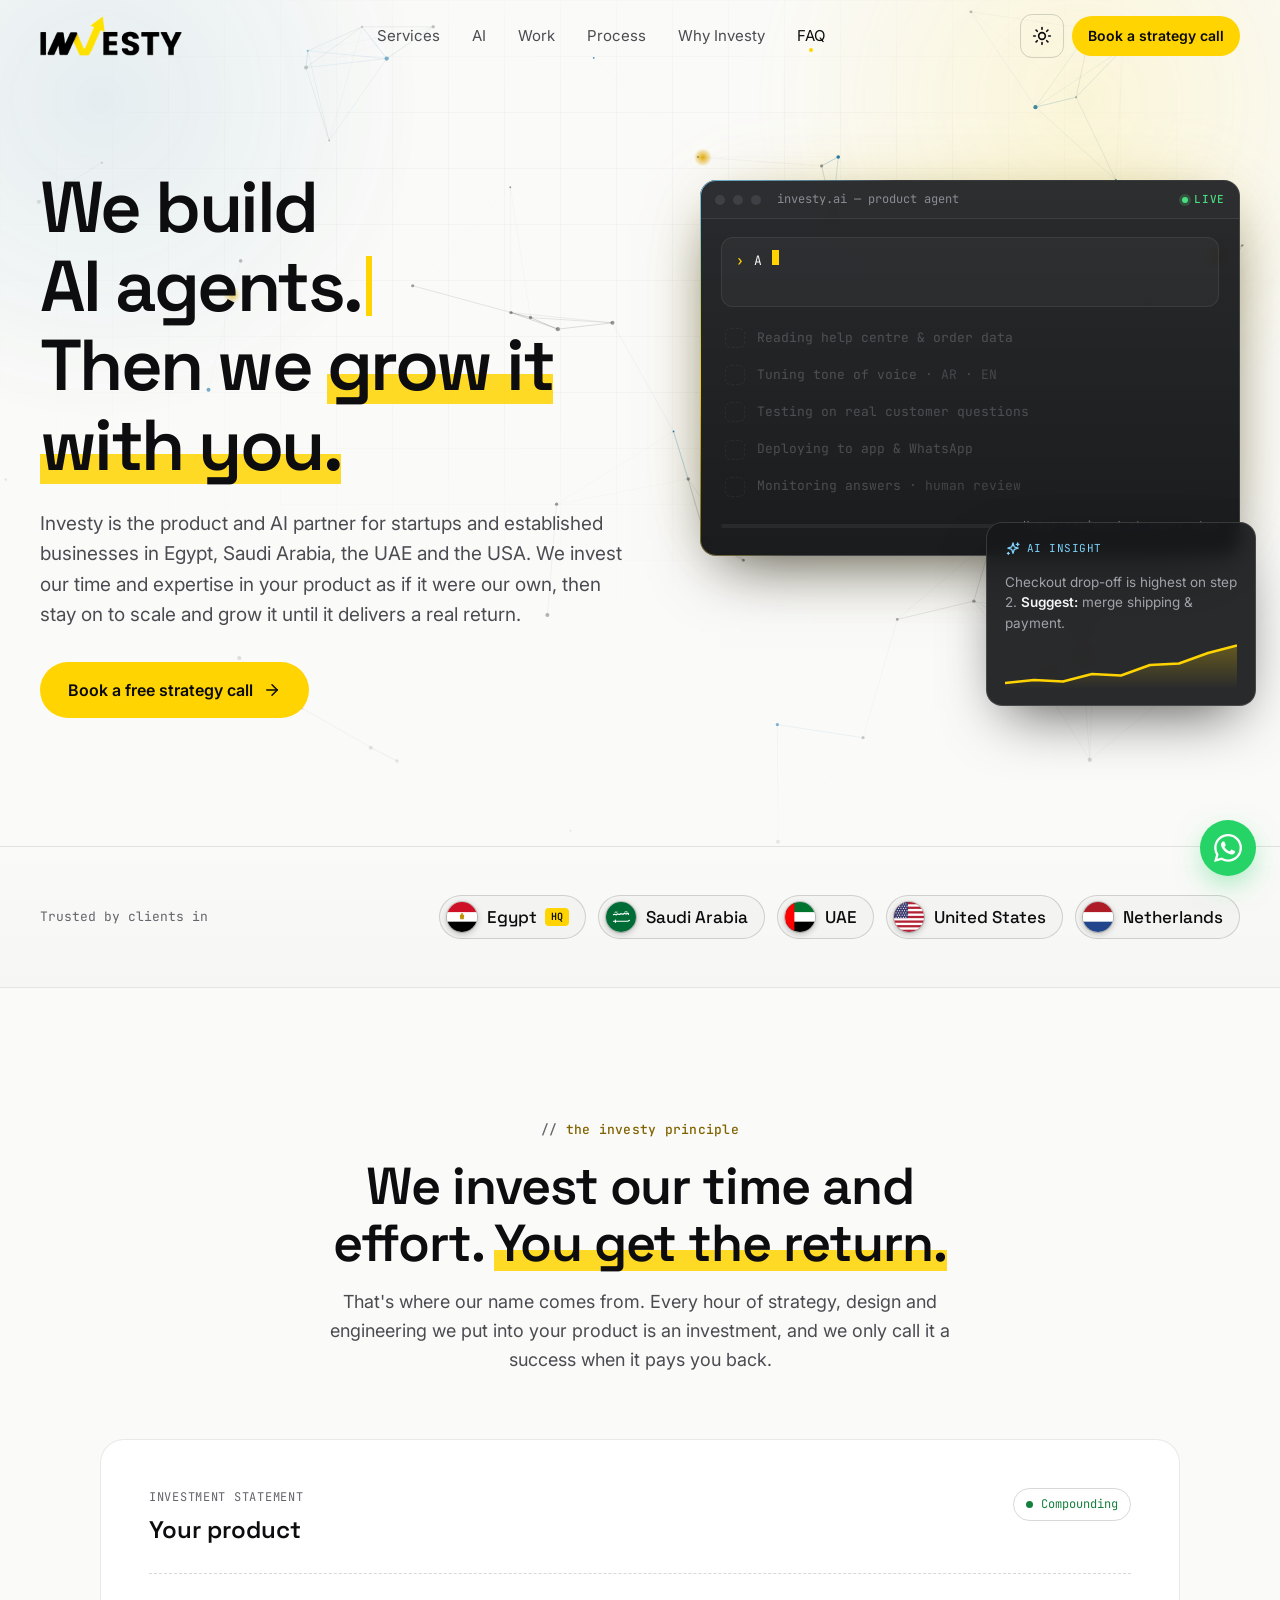
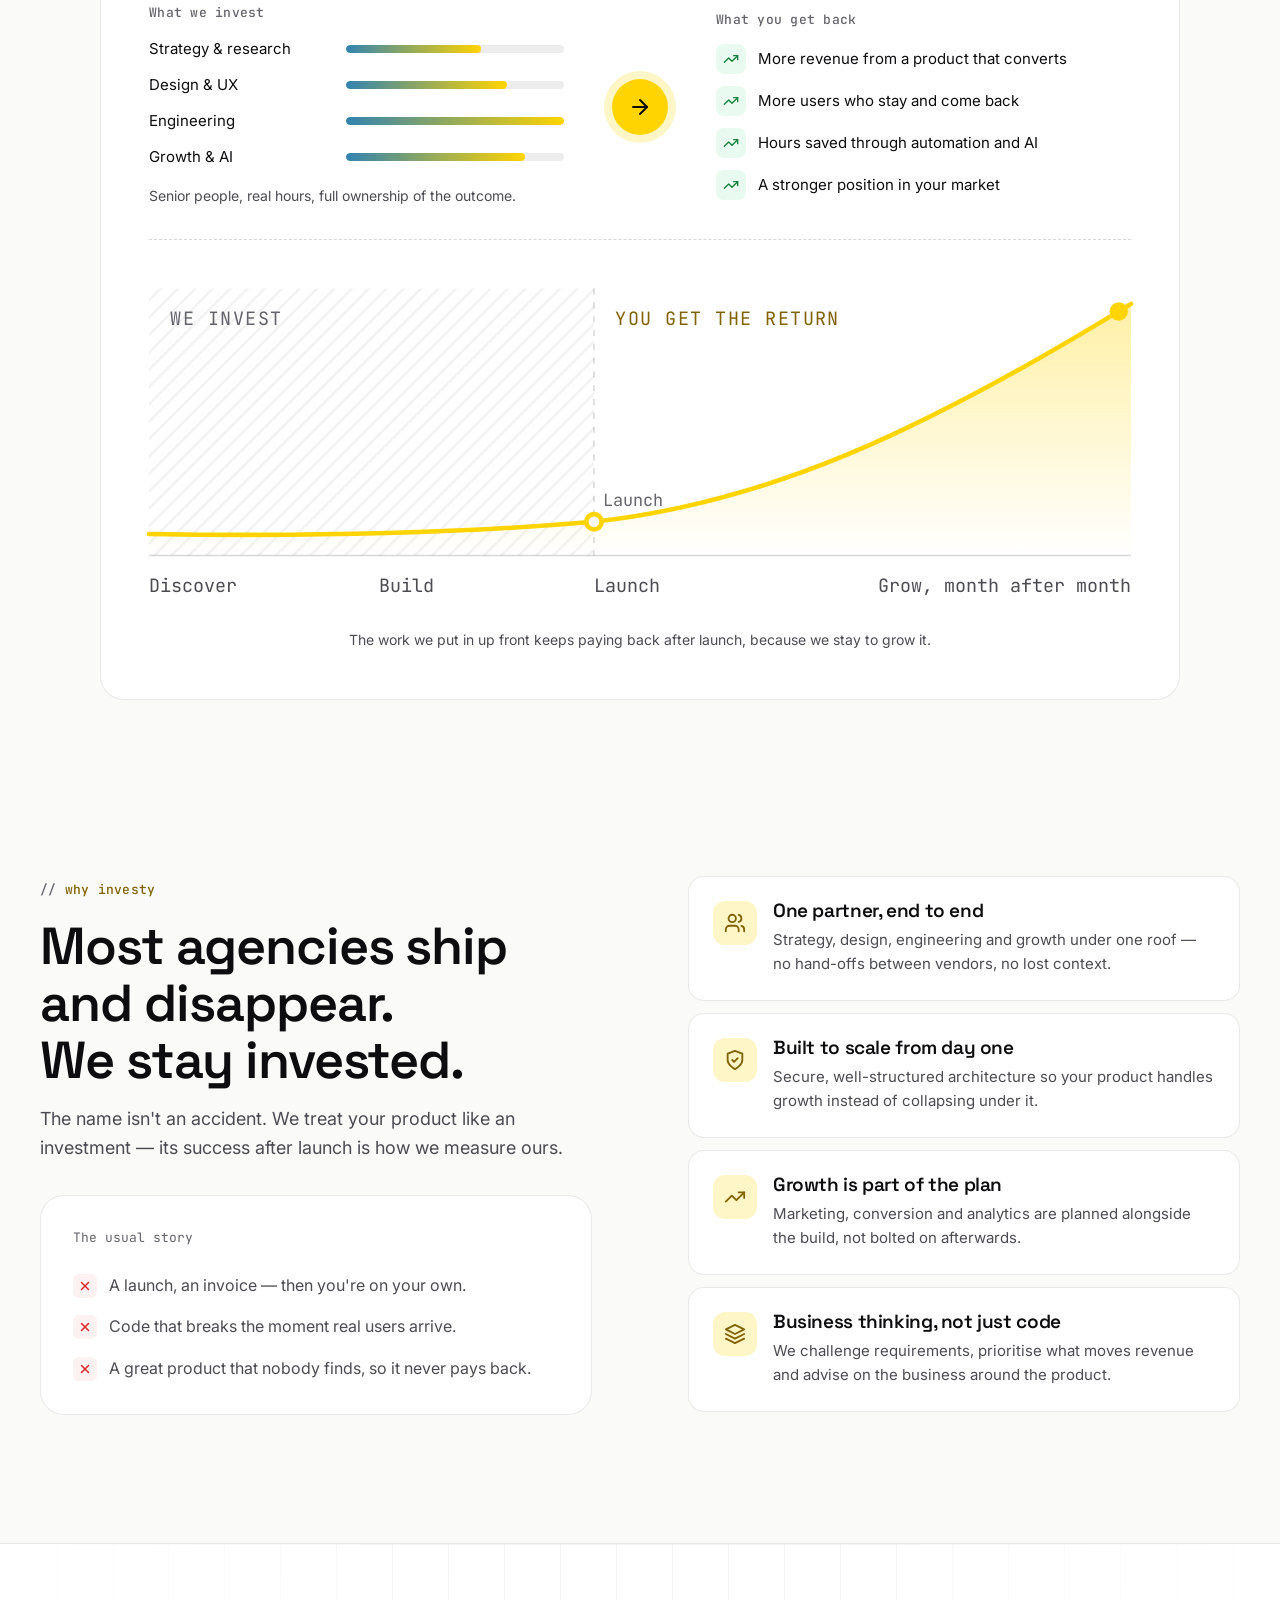
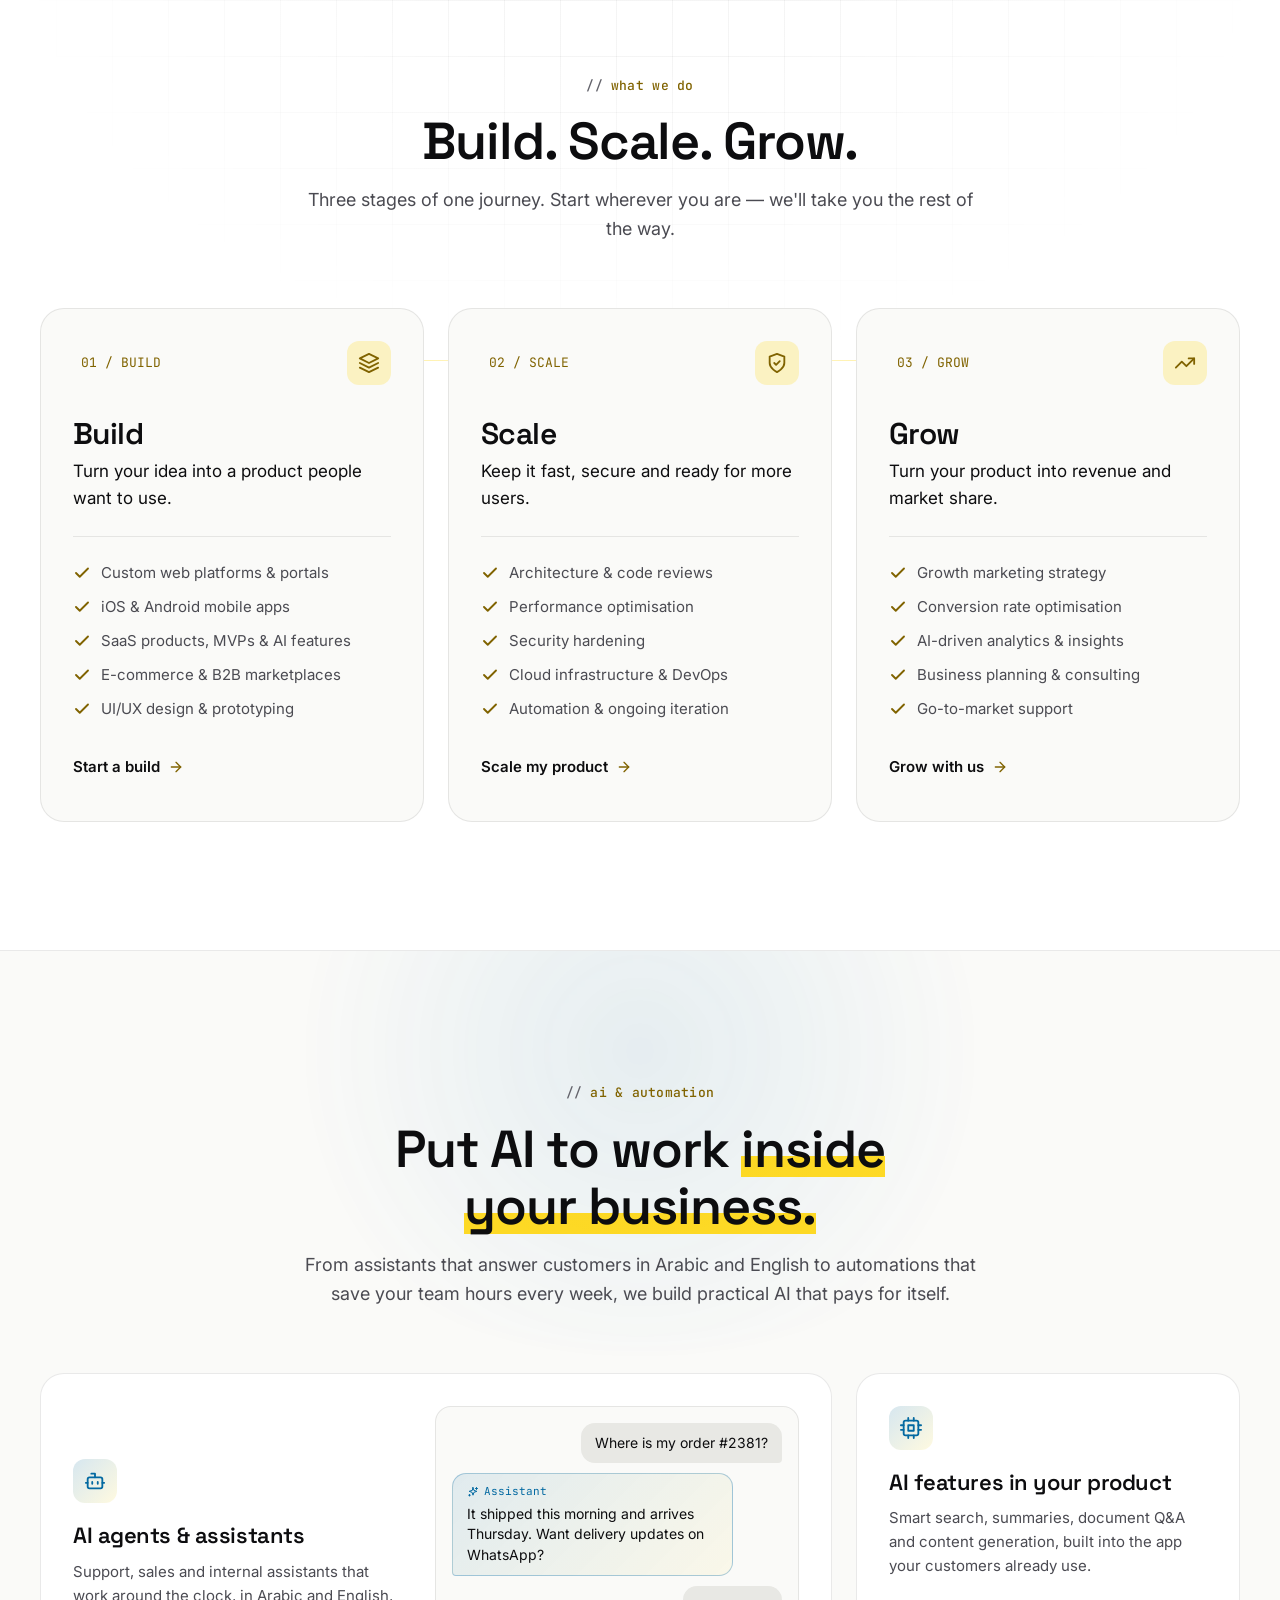
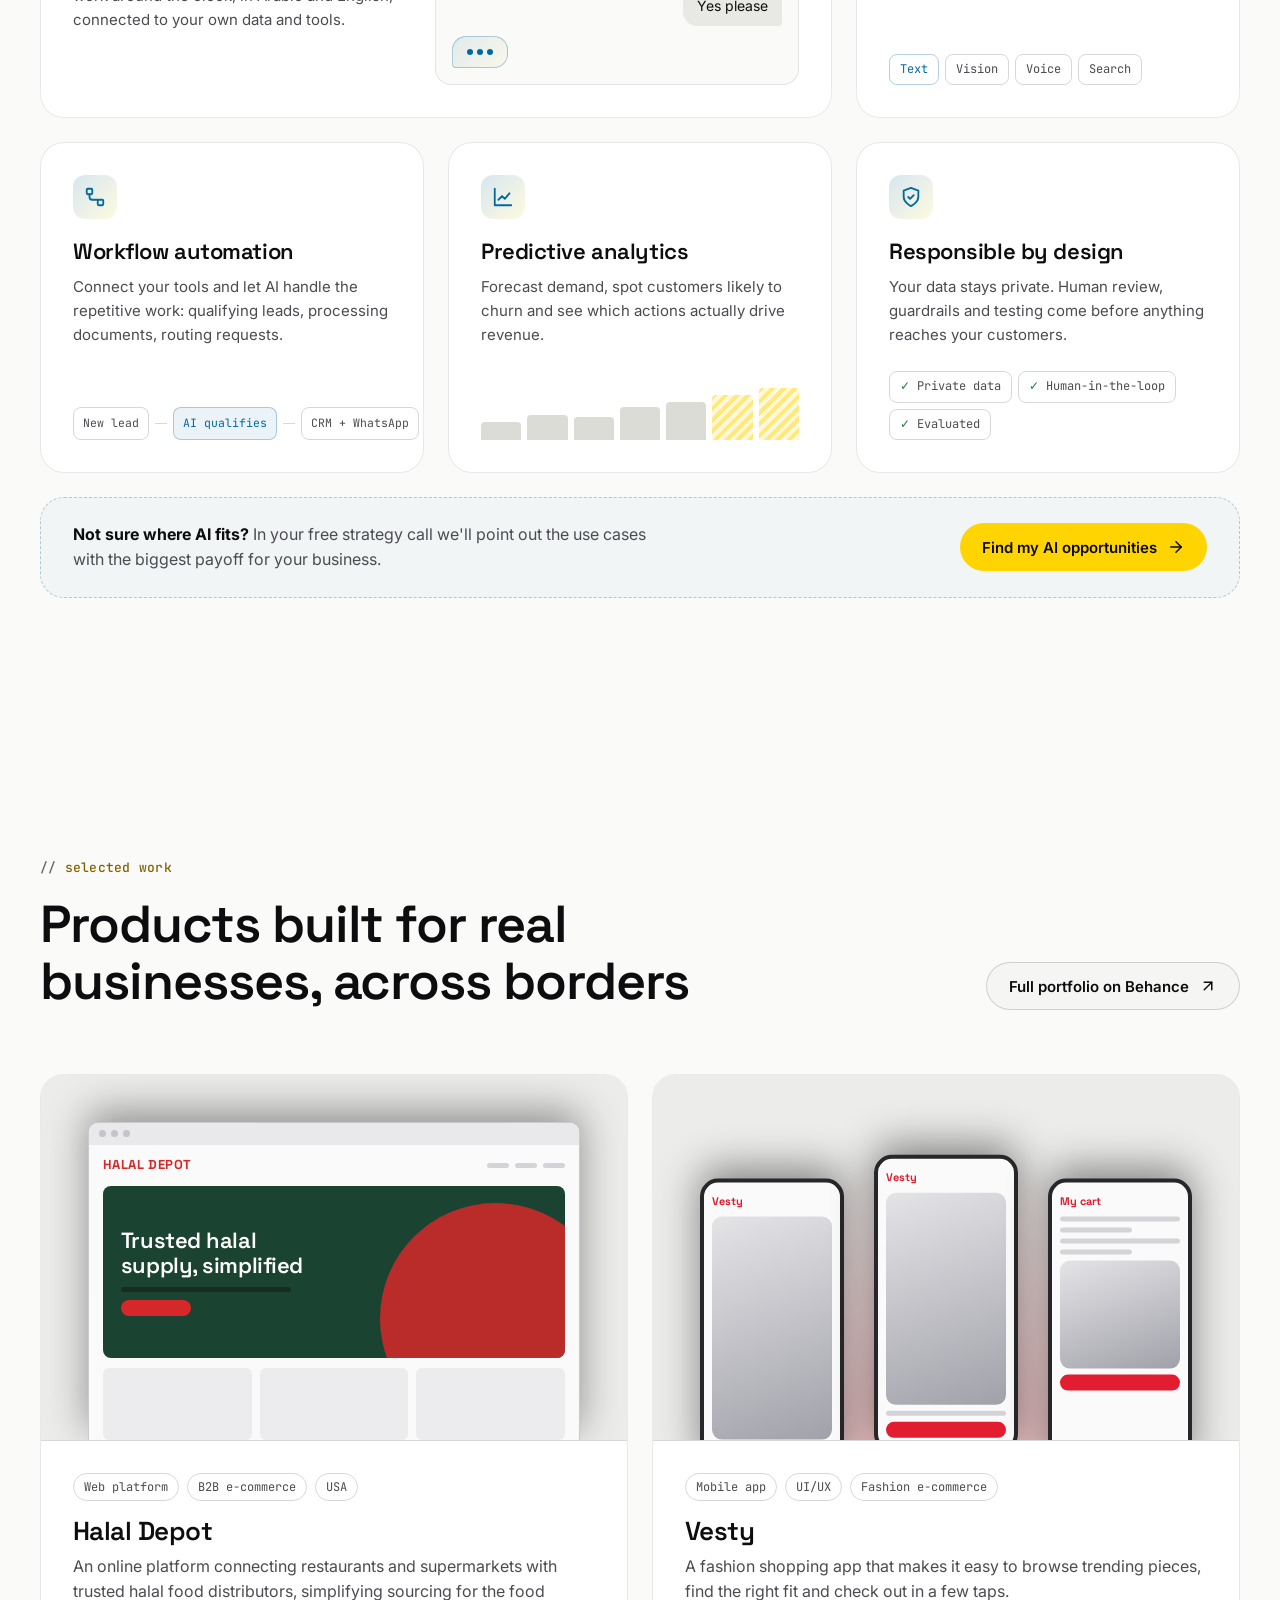
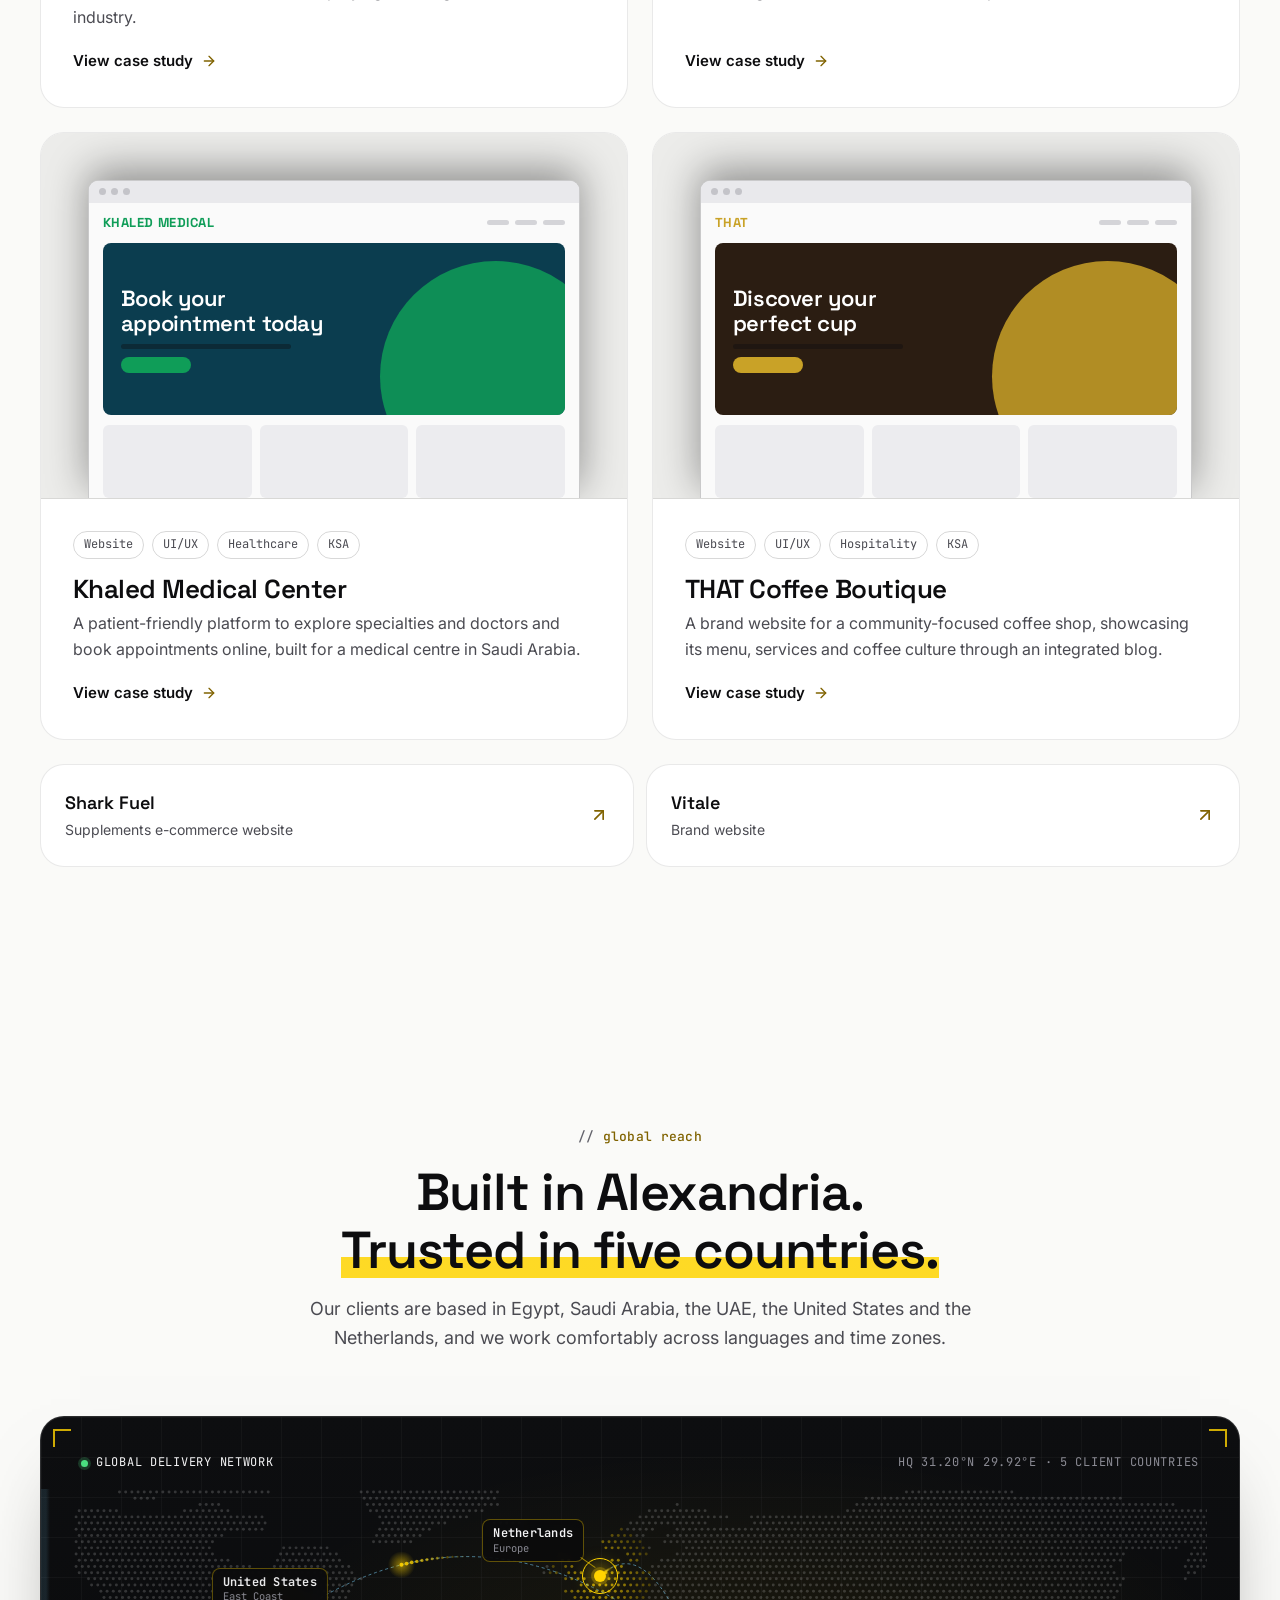
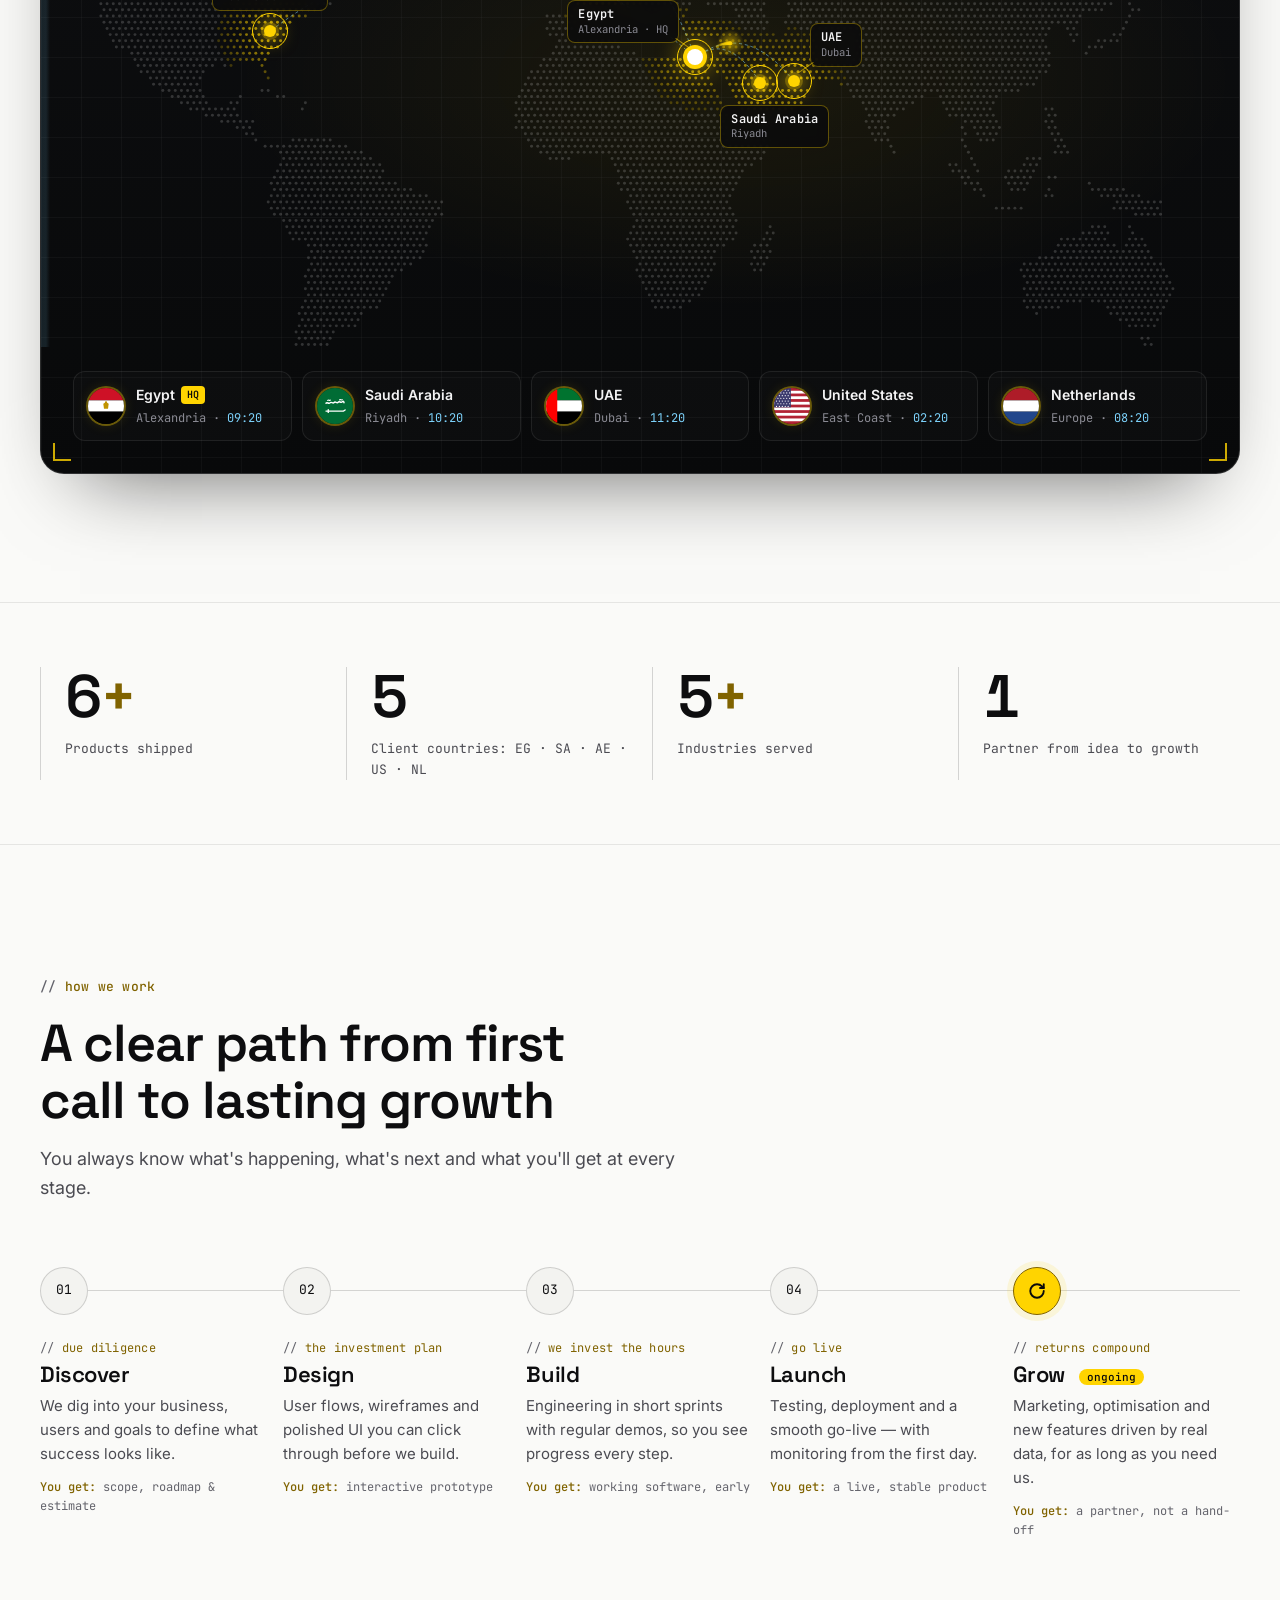
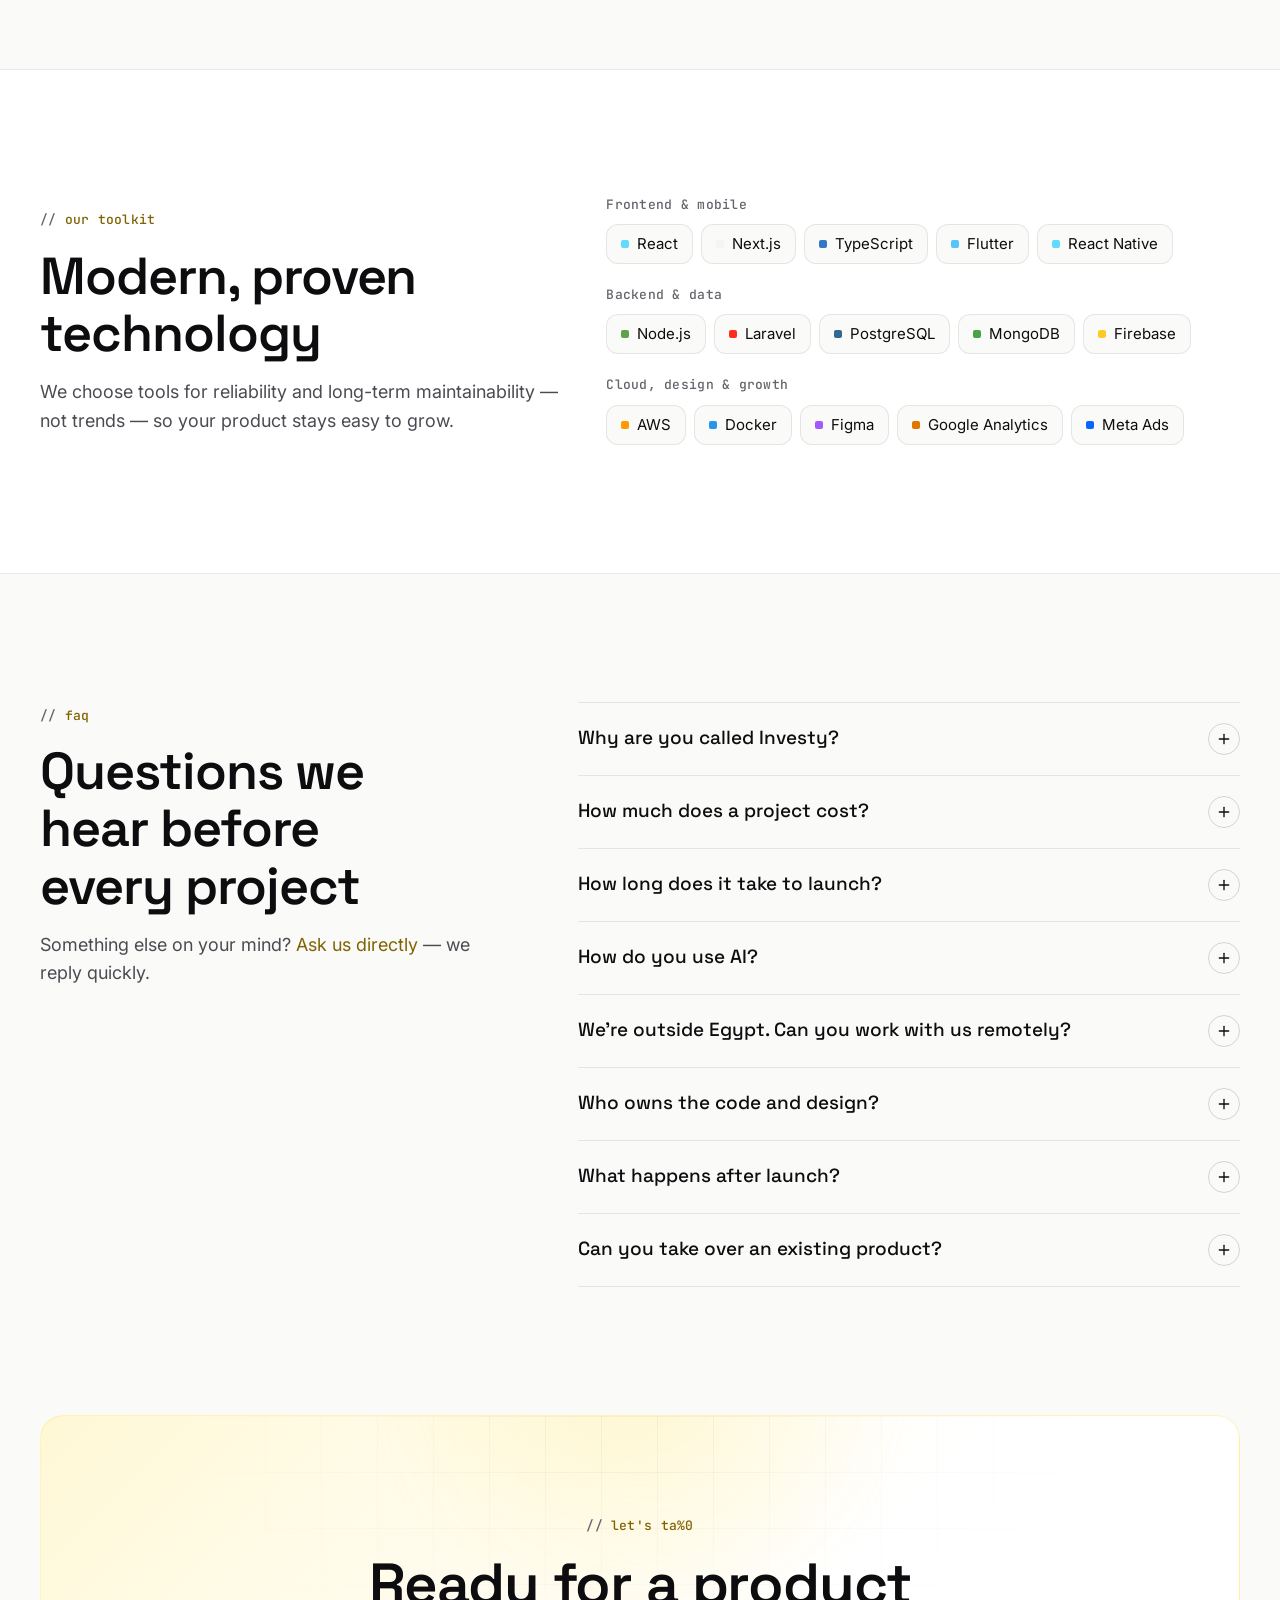
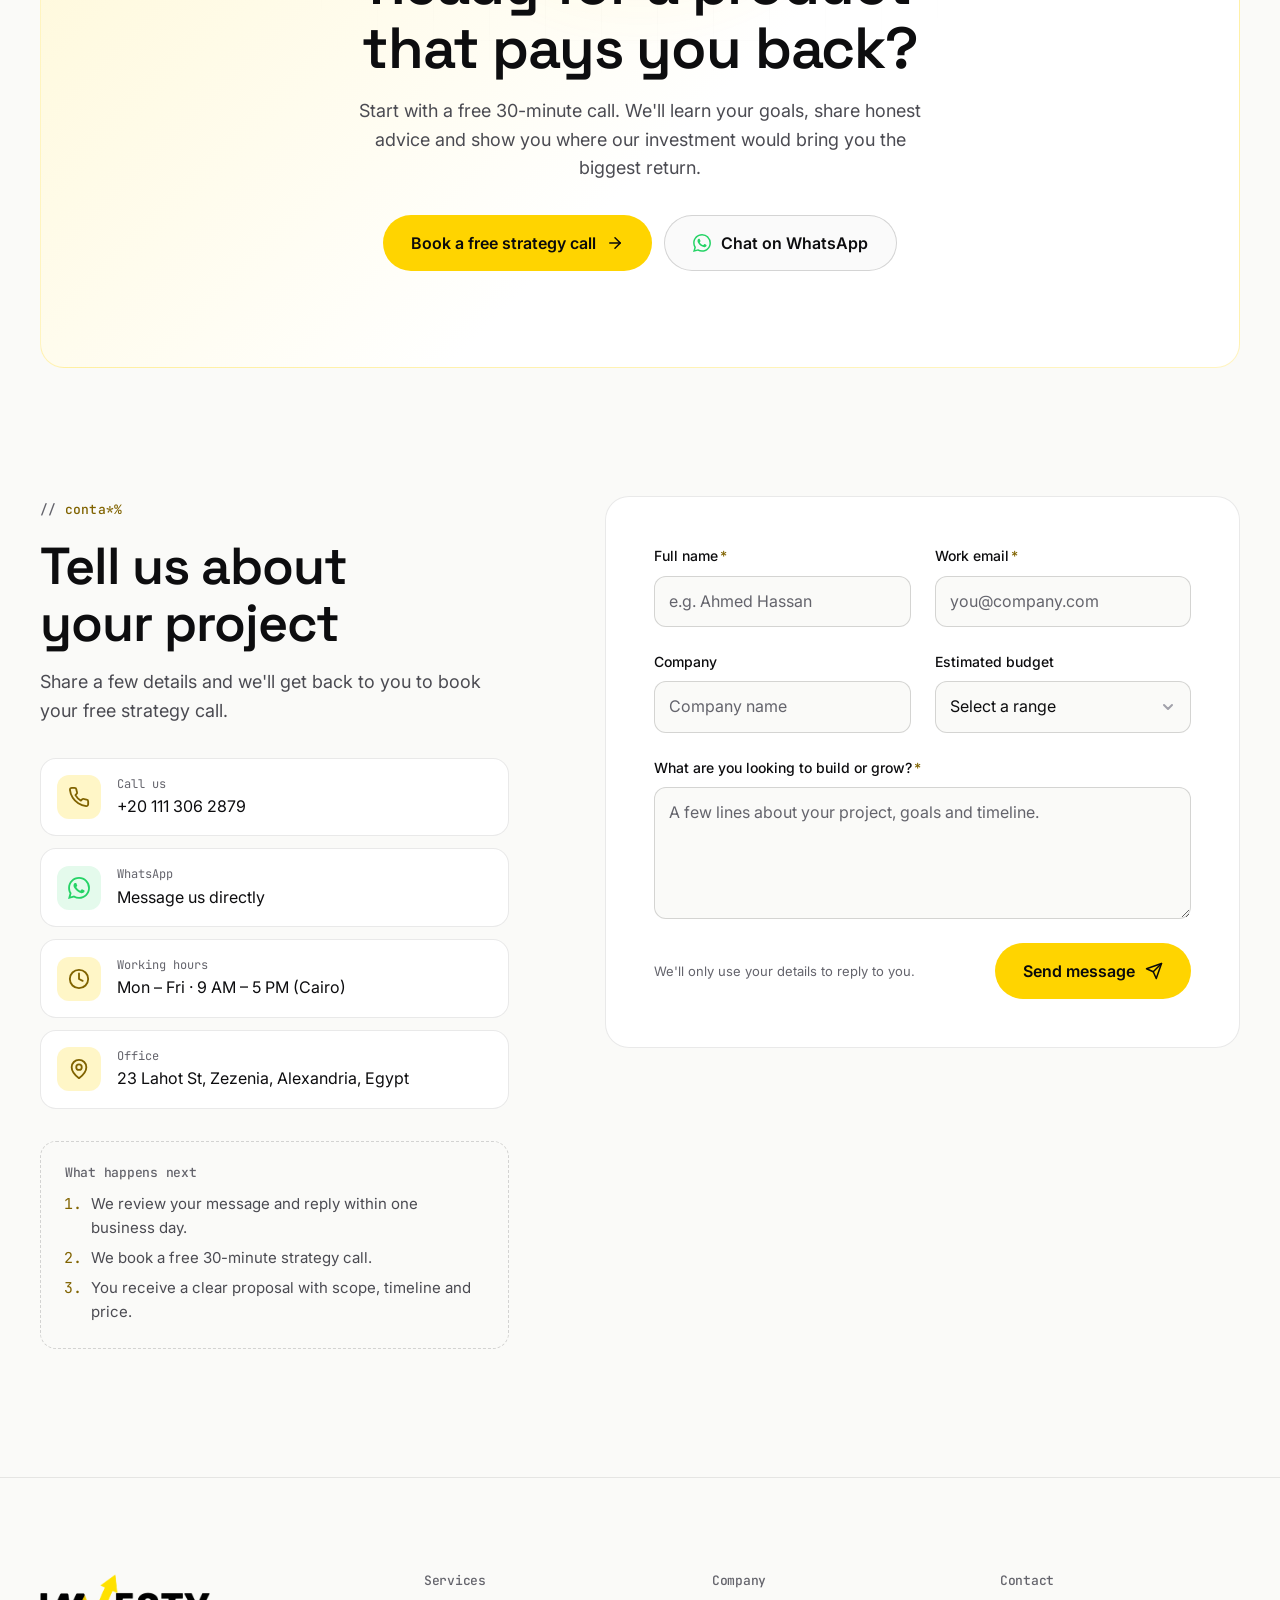
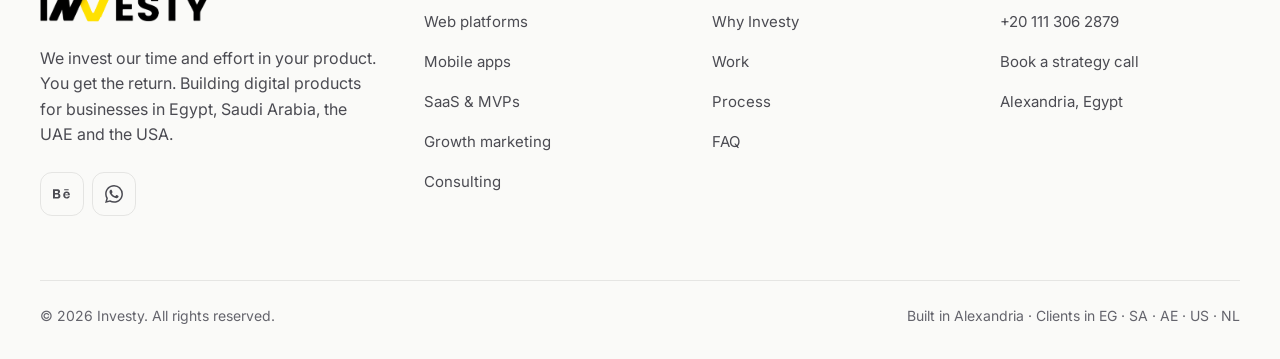
==== index.html @ 4612e383 "Initial commit: Investy marketing website Co-Authored-By: Claude Opus 5.5 <noreply@anthropic.com>" ====
<!doctype html>
<html lang="en" dir="ltr">
<head>
  <meta charset="utf-8">
  <meta name="viewport" content="width=device-width, initial-scale=1">
  <title>Investy — Software, Scale &amp; Growth Partner | Egypt · KSA · UAE · USA</title>
  <meta name="description" content="Investy builds custom web platforms, mobile apps and SaaS for startups and established businesses in Egypt, Saudi Arabia, the UAE and the USA — then helps them scale and grow.">
  <link rel="canonical" href="https://investysolutions.com/">
  <meta name="theme-color" content="#0a0a0b" media="(prefers-color-scheme: dark)">
  <meta name="theme-color" content="#fafaf8" media="(prefers-color-scheme: light)">

  <!-- Open Graph / social -->
  <meta property="og:type" content="website">
  <meta property="og:site_name" content="Investy">
  <meta property="og:title" content="Investy — We build your software. Then we grow it with you.">
  <meta property="og:description" content="Custom web platforms, mobile apps and SaaS — built, scaled and grown by one partner.">
  <meta property="og:url" content="https://investysolutions.com/">
  <meta property="og:image" content="https://investysolutions.com/assets/img/og-image.png">
  <meta property="og:image:width" content="1200">
  <meta property="og:image:height" content="630">
  <meta name="twitter:card" content="summary_large_image">

  <link rel="icon" href="assets/img/favicon.png" type="image/png">
  <link rel="apple-touch-icon" href="assets/img/apple-touch-icon.png">

  <!-- Fonts -->
  <link rel="preconnect" href="https://fonts.googleapis.com">
  <link rel="preconnect" href="https://fonts.gstatic.com" crossorigin>
  <link href="https://fonts.googleapis.com/css2?family=Inter:wght@400;500;600&family=JetBrains+Mono:wght@400;500&family=Space+Grotesk:wght@500;600;700&display=swap" rel="stylesheet">

  <link rel="stylesheet" href="assets/css/styles.css">
  <script>
    document.documentElement.classList.add('js');
    // Apply a saved theme choice before paint (no flash). No choice = follow the system.
    try { var t = localStorage.getItem('investy-theme'); if (t === 'light' || t === 'dark') document.documentElement.setAttribute('data-theme', t); } catch (e) {}
  </script>

  <!-- Structured data -->
  <script type="application/ld+json">
  {
    "@context": "https://schema.org",
    "@type": "ProfessionalService",
    "name": "Investy",
    "alternateName": "Investy Solutions",
    "url": "https://investysolutions.com/",
    "logo": "https://investysolutions.com/assets/img/logo-dark-text.png",
    "image": "https://investysolutions.com/assets/img/og-image.png",
    "description": "Software product company building web platforms, mobile apps and SaaS, plus growth marketing and business consulting.",
    "telephone": "+201113062879",
    "address": {
      "@type": "PostalAddress",
      "streetAddress": "23 Lahot St, Zezenia",
      "addressLocality": "Alexandria",
      "addressCountry": "EG"
    },
    "areaServed": ["EG", "SA", "AE", "US", "NL"],
    "sameAs": ["https://www.behance.net/Investy"]
  }
  </script>
</head>
<body>
  <a class="skip-link" href="#main">Skip to content</a>

  <!-- Icon sprite (Lucide-style, 24px, stroke 2) -->
  <svg width="0" height="0" style="position:absolute" aria-hidden="true">
    <defs>
      <symbol id="i-arrow" viewBox="0 0 24 24" fill="none" stroke="currentColor" stroke-width="2" stroke-linecap="round" stroke-linejoin="round"><path d="M5 12h14"/><path d="m12 5 7 7-7 7"/></symbol>
      <symbol id="i-arrow-ur" viewBox="0 0 24 24" fill="none" stroke="currentColor" stroke-width="2" stroke-linecap="round" stroke-linejoin="round"><path d="M7 7h10v10"/><path d="M7 17 17 7"/></symbol>
      <symbol id="i-check" viewBox="0 0 24 24" fill="none" stroke="currentColor" stroke-width="2.5" stroke-linecap="round" stroke-linejoin="round"><path d="M20 6 9 17l-5-5"/></symbol>
      <symbol id="i-x" viewBox="0 0 24 24" fill="none" stroke="currentColor" stroke-width="2.5" stroke-linecap="round" stroke-linejoin="round"><path d="M18 6 6 18"/><path d="m6 6 12 12"/></symbol>
      <symbol id="i-sparkle" viewBox="0 0 24 24" fill="none" stroke="currentColor" stroke-width="2" stroke-linecap="round" stroke-linejoin="round"><path d="M12 3l1.9 5.8L19.7 10.7 13.9 12.6 12 18.4 10.1 12.6 4.3 10.7 10.1 8.8z"/><path d="M19 3v4M21 5h-4M5 17v3M6.5 18.5h-3"/></symbol>
      <symbol id="i-cpu" viewBox="0 0 24 24" fill="none" stroke="currentColor" stroke-width="2" stroke-linecap="round" stroke-linejoin="round"><rect x="4" y="4" width="16" height="16" rx="2"/><rect x="9" y="9" width="6" height="6"/><path d="M9 1v3M15 1v3M9 20v3M15 20v3M20 9h3M20 14h3M1 9h3M1 14h3"/></symbol>
      <symbol id="i-bot" viewBox="0 0 24 24" fill="none" stroke="currentColor" stroke-width="2" stroke-linecap="round" stroke-linejoin="round"><path d="M12 8V4H8"/><rect x="4" y="8" width="16" height="12" rx="2"/><path d="M2 14h2M20 14h2M15 13v2M9 13v2"/></symbol>
      <symbol id="i-flow" viewBox="0 0 24 24" fill="none" stroke="currentColor" stroke-width="2" stroke-linecap="round" stroke-linejoin="round"><rect x="3" y="3" width="6" height="6" rx="1"/><rect x="15" y="15" width="6" height="6" rx="1"/><path d="M6 9v3a3 3 0 0 0 3 3h6"/></symbol>
      <symbol id="i-chart" viewBox="0 0 24 24" fill="none" stroke="currentColor" stroke-width="2" stroke-linecap="round" stroke-linejoin="round"><path d="M3 3v18h18"/><path d="M7 15l4-4 3 3 5-6"/></symbol>
      <symbol id="i-search" viewBox="0 0 24 24" fill="none" stroke="currentColor" stroke-width="2" stroke-linecap="round" stroke-linejoin="round"><circle cx="11" cy="11" r="7"/><path d="m21 21-4.3-4.3"/></symbol>
      <symbol id="i-sun" viewBox="0 0 24 24" fill="none" stroke="currentColor" stroke-width="2" stroke-linecap="round" stroke-linejoin="round"><circle cx="12" cy="12" r="4"/><path d="M12 2v2M12 20v2M4.93 4.93l1.41 1.41M17.66 17.66l1.41 1.41M2 12h2M20 12h2M6.34 17.66l-1.41 1.41M19.07 4.93l-1.41 1.41"/></symbol>
      <symbol id="i-moon" viewBox="0 0 24 24" fill="none" stroke="currentColor" stroke-width="2" stroke-linecap="round" stroke-linejoin="round"><path d="M12 3a6 6 0 0 0 9 9 9 9 0 1 1-9-9Z"/></symbol>
      <symbol id="flag-eg" viewBox="0 0 32 32"><rect width="32" height="11" fill="#CE1126"/><rect y="11" width="32" height="10" fill="#fff"/><rect y="21" width="32" height="11" fill="#000"/><path d="M16 12.4l2.4 1.6-.6 4.4h-3.6l-.6-4.4z" fill="#C09300"/><circle cx="16" cy="12.7" r="1" fill="#C09300"/></symbol>
      <symbol id="flag-sa" viewBox="0 0 32 32"><rect width="32" height="32" fill="#006C35"/><path d="M8 13.5c1.2-1.5 2.4 1.2 3.6-.3s2.4 1.2 3.6-.3 2.4 1.2 3.6-.3 2.4 1.2 3.6-.3 1.6.8 1.6.8" fill="none" stroke="#fff" stroke-width="1.3" stroke-linecap="round"/><path d="M9.5 11c.8-.9 1.6.6 2.4-.2M20 10.6c.8-.9 1.6.6 2.4-.2" fill="none" stroke="#fff" stroke-width="1" stroke-linecap="round"/><path d="M8 20.5h15.5l1.5-1" fill="none" stroke="#fff" stroke-width="1.2" stroke-linecap="round"/><path d="M10 19.3v2.4" stroke="#fff" stroke-width="1.2" stroke-linecap="round"/></symbol>
      <symbol id="flag-ae" viewBox="0 0 32 32"><rect width="32" height="11" fill="#00732F"/><rect y="11" width="32" height="10" fill="#fff"/><rect y="21" width="32" height="11" fill="#000"/><rect width="10" height="32" fill="#FF0000"/></symbol>
      <symbol id="flag-us" viewBox="0 0 32 32"><rect width="32" height="32" fill="#B22234"/><rect y="2.46" width="32" height="2.46" fill="#fff"/><rect y="7.38" width="32" height="2.46" fill="#fff"/><rect y="12.31" width="32" height="2.46" fill="#fff"/><rect y="17.23" width="32" height="2.46" fill="#fff"/><rect y="22.15" width="32" height="2.46" fill="#fff"/><rect y="27.08" width="32" height="2.46" fill="#fff"/><rect width="15" height="17.2" fill="#3C3B6E"/><circle cx="2.2" cy="2.0" r="0.55" fill="#fff"/><circle cx="4.8" cy="2.0" r="0.55" fill="#fff"/><circle cx="7.4" cy="2.0" r="0.55" fill="#fff"/><circle cx="10.0" cy="2.0" r="0.55" fill="#fff"/><circle cx="12.6" cy="2.0" r="0.55" fill="#fff"/><circle cx="3.5" cy="4.4" r="0.55" fill="#fff"/><circle cx="6.1" cy="4.4" r="0.55" fill="#fff"/><circle cx="8.7" cy="4.4" r="0.55" fill="#fff"/><circle cx="11.3" cy="4.4" r="0.55" fill="#fff"/><circle cx="13.9" cy="4.4" r="0.55" fill="#fff"/><circle cx="2.2" cy="6.8" r="0.55" fill="#fff"/><circle cx="4.8" cy="6.8" r="0.55" fill="#fff"/><circle cx="7.4" cy="6.8" r="0.55" fill="#fff"/><circle cx="10.0" cy="6.8" r="0.55" fill="#fff"/><circle cx="12.6" cy="6.8" r="0.55" fill="#fff"/><circle cx="3.5" cy="9.2" r="0.55" fill="#fff"/><circle cx="6.1" cy="9.2" r="0.55" fill="#fff"/><circle cx="8.7" cy="9.2" r="0.55" fill="#fff"/><circle cx="11.3" cy="9.2" r="0.55" fill="#fff"/><circle cx="13.9" cy="9.2" r="0.55" fill="#fff"/><circle cx="2.2" cy="11.6" r="0.55" fill="#fff"/><circle cx="4.8" cy="11.6" r="0.55" fill="#fff"/><circle cx="7.4" cy="11.6" r="0.55" fill="#fff"/><circle cx="10.0" cy="11.6" r="0.55" fill="#fff"/><circle cx="12.6" cy="11.6" r="0.55" fill="#fff"/><circle cx="3.5" cy="14.0" r="0.55" fill="#fff"/><circle cx="6.1" cy="14.0" r="0.55" fill="#fff"/><circle cx="8.7" cy="14.0" r="0.55" fill="#fff"/><circle cx="11.3" cy="14.0" r="0.55" fill="#fff"/><circle cx="13.9" cy="14.0" r="0.55" fill="#fff"/><circle cx="2.2" cy="16.4" r="0.55" fill="#fff"/><circle cx="4.8" cy="16.4" r="0.55" fill="#fff"/><circle cx="7.4" cy="16.4" r="0.55" fill="#fff"/><circle cx="10.0" cy="16.4" r="0.55" fill="#fff"/><circle cx="12.6" cy="16.4" r="0.55" fill="#fff"/></symbol>
      <symbol id="flag-nl" viewBox="0 0 32 32"><rect width="32" height="11" fill="#AE1C28"/><rect y="11" width="32" height="10" fill="#fff"/><rect y="21" width="32" height="11" fill="#21468B"/></symbol>
      <symbol id="i-plus" viewBox="0 0 24 24" fill="none" stroke="currentColor" stroke-width="2" stroke-linecap="round"><path d="M5 12h14"/><path d="M12 5v14"/></symbol>
      <symbol id="i-menu" viewBox="0 0 24 24" fill="none" stroke="currentColor" stroke-width="2" stroke-linecap="round"><path d="M4 7h16M4 12h16M4 17h16"/></symbol>
      <symbol id="i-cycle" viewBox="0 0 24 24" fill="none" stroke="currentColor" stroke-width="2.5" stroke-linecap="round" stroke-linejoin="round"><path d="M21 12a9 9 0 1 1-9-9c2.52 0 4.93 1 6.74 2.74L21 8"/><path d="M21 3v5h-5"/></symbol>
      <symbol id="i-users" viewBox="0 0 24 24" fill="none" stroke="currentColor" stroke-width="2" stroke-linecap="round" stroke-linejoin="round"><path d="M16 21v-2a4 4 0 0 0-4-4H6a4 4 0 0 0-4 4v2"/><circle cx="9" cy="7" r="4"/><path d="M22 21v-2a4 4 0 0 0-3-3.87"/><path d="M16 3.13a4 4 0 0 1 0 7.75"/></symbol>
      <symbol id="i-layers" viewBox="0 0 24 24" fill="none" stroke="currentColor" stroke-width="2" stroke-linecap="round" stroke-linejoin="round"><path d="m12 2 10 5-10 5L2 7l10-5z"/><path d="m2 17 10 5 10-5"/><path d="m2 12 10 5 10-5"/></symbol>
      <symbol id="i-shield" viewBox="0 0 24 24" fill="none" stroke="currentColor" stroke-width="2" stroke-linecap="round" stroke-linejoin="round"><path d="M12 22s8-4 8-10V5l-8-3-8 3v7c0 6 8 10 8 10z"/><path d="m9 12 2 2 4-4"/></symbol>
      <symbol id="i-trend" viewBox="0 0 24 24" fill="none" stroke="currentColor" stroke-width="2" stroke-linecap="round" stroke-linejoin="round"><path d="M22 7 13.5 15.5 8.5 10.5 2 17"/><path d="M16 7h6v6"/></symbol>
      <symbol id="i-phone" viewBox="0 0 24 24" fill="none" stroke="currentColor" stroke-width="2" stroke-linecap="round" stroke-linejoin="round"><path d="M22 16.92v3a2 2 0 0 1-2.18 2 19.79 19.79 0 0 1-8.63-3.07 19.5 19.5 0 0 1-6-6 19.79 19.79 0 0 1-3.07-8.67A2 2 0 0 1 4.11 2h3a2 2 0 0 1 2 1.72c.13.96.36 1.9.7 2.81a2 2 0 0 1-.45 2.11L8.09 9.91a16 16 0 0 0 6 6l1.27-1.27a2 2 0 0 1 2.11-.45c.91.34 1.85.57 2.81.7A2 2 0 0 1 22 16.92z"/></symbol>
      <symbol id="i-pin" viewBox="0 0 24 24" fill="none" stroke="currentColor" stroke-width="2" stroke-linecap="round" stroke-linejoin="round"><path d="M20 10c0 6-8 12-8 12s-8-6-8-12a8 8 0 0 1 16 0Z"/><circle cx="12" cy="10" r="3"/></symbol>
      <symbol id="i-clock" viewBox="0 0 24 24" fill="none" stroke="currentColor" stroke-width="2" stroke-linecap="round" stroke-linejoin="round"><circle cx="12" cy="12" r="10"/><path d="M12 6v6l4 2"/></symbol>
      <symbol id="i-send" viewBox="0 0 24 24" fill="none" stroke="currentColor" stroke-width="2" stroke-linecap="round" stroke-linejoin="round"><path d="m22 2-7 20-4-9-9-4Z"/><path d="M22 2 11 13"/></symbol>
      <symbol id="i-whatsapp" viewBox="0 0 24 24" fill="currentColor"><path d="M17.47 14.38c-.3-.15-1.76-.87-2.03-.97-.27-.1-.47-.15-.67.15-.2.3-.77.97-.94 1.16-.17.2-.35.22-.64.08-.3-.15-1.26-.47-2.39-1.48-.88-.79-1.48-1.76-1.65-2.06-.17-.3-.02-.46.13-.6.13-.14.3-.35.45-.52.15-.18.2-.3.3-.5.1-.2.05-.37-.03-.52-.07-.15-.67-1.61-.92-2.2-.24-.58-.49-.5-.67-.51h-.57c-.2 0-.52.07-.8.37-.27.3-1.04 1.02-1.04 2.48 0 1.46 1.07 2.88 1.21 3.07.15.2 2.1 3.2 5.08 4.49.71.3 1.26.49 1.7.63.71.22 1.36.19 1.87.12.57-.09 1.76-.72 2-1.42.25-.69.25-1.29.18-1.41-.08-.13-.28-.2-.57-.35m-5.42 7.4h-.01a9.87 9.87 0 0 1-5.03-1.38l-.36-.21-3.74.98 1-3.65-.24-.37a9.86 9.86 0 0 1-1.51-5.26c0-5.45 4.44-9.88 9.89-9.88 2.64 0 5.12 1.03 6.99 2.9a9.83 9.83 0 0 1 2.89 6.99c0 5.45-4.44 9.88-9.88 9.88m8.41-18.3A11.82 11.82 0 0 0 12.05 0C5.5 0 .16 5.34.16 11.89c0 2.1.55 4.14 1.59 5.95L.06 24l6.3-1.65a11.88 11.88 0 0 0 5.68 1.45h.01c6.55 0 11.89-5.34 11.89-11.89a11.82 11.82 0 0 0-3.48-8.41Z"/></symbol>
      <symbol id="i-behance" viewBox="0 0 24 24" fill="currentColor"><path d="M7.8 11.3c1-.5 1.6-1.3 1.6-2.5 0-2.4-1.8-3-3.9-3H0v12.3h5.7c2.2 0 4.2-1 4.2-3.4 0-1.5-.7-2.7-2.1-3.4ZM2.6 7.9h2.4c.9 0 1.8.2 1.8 1.3 0 1-.7 1.4-1.6 1.4H2.6V7.9Zm2.7 8.1H2.6v-3.4h2.8c1.1 0 1.9.5 1.9 1.7 0 1.3-.9 1.7-2 1.7ZM20.9 7.1h-6V5.6h6v1.5Zm1.7 6.4c0-2.7-1.6-4.9-4.4-4.9-2.8 0-4.6 2.1-4.6 4.8 0 2.8 1.7 4.7 4.6 4.7 2.2 0 3.6-1 4.3-3.1h-2.2c-.2.8-1.2 1.2-2 1.2-1.5 0-2.3-.9-2.3-2.4h6.6v-.3Zm-6.6-.9c.1-1.2.9-2 2.2-2 1.2 0 1.9.9 2 2h-4.2Z"/></symbol>
    </defs>
  </svg>

  <!-- ============ NAVBAR ============ -->
  <header class="nav" id="nav">
    <div class="container nav-inner">
      <a href="#top" class="logo" aria-label="Investy — home"><img class="logo-img logo-on-dark" src="assets/img/logo-light-text.png" alt="" width="851" height="240"><img class="logo-img logo-on-light" src="assets/img/logo-dark-text.png" alt="" width="851" height="240">
      </a>
      <nav class="nav-links" aria-label="Primary">
        <a href="#services">Services</a>
        <a href="#ai">AI</a>
        <a href="#work">Work</a>
        <a href="#process">Process</a>
        <a href="#principle">Why Investy</a>
        <a href="#faq">FAQ</a>
      </nav>
      <div class="nav-actions">
        <button class="theme-toggle" type="button" id="theme-toggle" aria-label="Switch to light mode">
          <svg class="i-moon" aria-hidden="true"><use href="#i-moon"/></svg>
          <svg class="i-sun" aria-hidden="true"><use href="#i-sun"/></svg>
        </button>
        <a href="#contact" class="btn btn-primary btn-sm nav-cta" data-cta="nav">Book a strategy call</a>
        <button class="nav-toggle" type="button" aria-label="Open menu" aria-expanded="false" aria-controls="mobile-menu" id="nav-toggle">
          <svg aria-hidden="true"><use href="#i-menu"/></svg>
        </button>
      </div>
    </div>
  </header>

  <!-- Mobile menu -->
  <div class="mobile-menu" id="mobile-menu" role="dialog" aria-modal="true" aria-label="Menu" hidden>
    <div class="mobile-menu-head">
      <span class="logo" aria-hidden="true"><img class="logo-img logo-on-dark" src="assets/img/logo-light-text.png" alt="" width="851" height="240"><img class="logo-img logo-on-light" src="assets/img/logo-dark-text.png" alt="" width="851" height="240"></span>
      <button class="nav-toggle" type="button" aria-label="Close menu" id="menu-close"><svg aria-hidden="true"><use href="#i-x"/></svg></button>
    </div>
    <nav aria-label="Mobile">
      <a href="#services">Services</a>
      <a href="#ai">AI solutions</a>
      <a href="#work">Work</a>
      <a href="#process">Process</a>
      <a href="#principle">Why Investy</a>
      <a href="#faq">FAQ</a>
      <a href="#contact">Contact</a>
    </nav>
    <a href="#contact" class="btn btn-primary btn-lg">Book a free strategy call <svg aria-hidden="true"><use href="#i-arrow"/></svg></a>
  </div>

  <main id="main">

    <!-- ============ HERO ============ -->
    <section class="hero" id="top" aria-labelledby="hero-title">
      <canvas class="neural-bg" id="neural-bg" aria-hidden="true"></canvas>
      <div class="grid-bg" aria-hidden="true"></div>
      <div class="glow" aria-hidden="true"></div>
      <div class="glow glow-ai" aria-hidden="true"></div>
      <div class="container hero-grid">
        <div>
          <h1 class="hero-title" id="hero-title" data-reveal style="--d:60ms;margin-top:0">
            <span class="sr-only">We build software, AI agents, mobile apps and SaaS products. Then we grow it with you.</span>
            <span aria-hidden="true">We build<span class="rotator"><span class="rotator-text" id="rotator">your software.</span><span class="rotator-caret"></span></span>Then we <em class="shine">grow it with&nbsp;you.</em></span>
          </h1>
          <p class="hero-sub" data-reveal style="--d:120ms">Investy is the product and AI partner for startups and established businesses in Egypt, Saudi Arabia, the UAE and the USA. We invest our time and expertise in your product as if it were our own, then stay on to scale and grow it until it delivers a real return.</p>
          <div class="hero-ctas" data-reveal style="--d:180ms">
            <a href="#contact" class="btn btn-primary btn-lg" data-cta="hero">Book a free strategy call <svg aria-hidden="true"><use href="#i-arrow"/></svg></a>
          </div>
        </div>

        <!-- AI agent console (decorative; animated by ai-effects.js, fully rendered without JS) -->
        <div class="hero-visual" aria-hidden="true" data-reveal style="--d:200ms">
          <div class="console glow-border force-dark">
            <div class="window-bar">
              <i></i><i></i><i></i><span>investy.ai — product agent</span>
              <b class="live-chip"><em></em>live</b>
            </div>
            <div class="console-body">
              <div class="console-prompt"><span class="prompt-mark">›</span><span id="console-prompt">Launch a B2B ordering platform for KSA restaurants</span><span class="caret"></span></div>
              <ul class="console-log" id="console-log">
                <li class="done"><span class="st"><svg><use href="#i-check"/></svg></span><span class="msg">Mapping users, market &amp; competitors</span><span class="t">1.2s</span></li>
                <li class="done"><span class="st"><svg><use href="#i-check"/></svg></span><span class="msg">Drafting architecture <span class="dim">· web · mobile · API</span></span><span class="t">0.8s</span></li>
                <li class="done"><span class="st"><svg><use href="#i-check"/></svg></span><span class="msg">Designing UI system &amp; user flows</span><span class="t">2.1s</span></li>
                <li class="done"><span class="st"><svg><use href="#i-check"/></svg></span><span class="msg">Shipping v1.0 to production</span><span class="t">3.4s</span></li>
                <li class="run"><span class="st"><svg><use href="#i-cycle"/></svg></span><span class="msg">Growth loop <span class="dim">· testing checkout variants</span></span><span class="t">live</span></li>
              </ul>
              <div class="console-foot">
                <div class="progress"><span id="console-progress" style="width:100%"></span></div>
                <span class="foot-label">Human-reviewed at every step</span>
              </div>
            </div>
          </div>

          <div class="float-card insight-card force-dark">
            <div class="label"><svg class="spark-ico" aria-hidden="true"><use href="#i-sparkle"/></svg>AI insight</div>
            <p class="insight-text">Checkout drop-off is highest on step 2. <b>Suggest:</b> merge shipping &amp; payment.</p>
            <svg class="spark" viewBox="0 0 200 64" preserveAspectRatio="none">
              <defs><linearGradient id="sg" x1="0" x2="0" y1="0" y2="1"><stop offset="0" stop-color="#FFD400" stop-opacity=".28"/><stop offset="1" stop-color="#FFD400" stop-opacity="0"/></linearGradient></defs>
              <path d="M0 56 L25 52 L50 54 L75 44 L100 46 L125 32 L150 30 L175 16 L200 6 L200 64 L0 64Z" fill="url(#sg)"/>
              <path class="spark-line" d="M0 56 L25 52 L50 54 L75 44 L100 46 L125 32 L150 30 L175 16 L200 6" fill="none" stroke="#FFD400" stroke-width="2.5" stroke-linejoin="round" vector-effect="non-scaling-stroke"/>
            </svg>
          </div>
        </div>
      </div>
    </section>

    <!-- ============ CLIENT COUNTRIES ============ -->
    <section class="clients" aria-label="Countries our clients are in">
      <div class="container clients-inner">
        <p class="clients-label">Trusted by clients in</p>
        <ul class="countries">
          <li class="country"><svg class="flag" aria-hidden="true"><use href="#flag-eg"/></svg>Egypt<span class="hq-tag">HQ</span></li>
          <li class="country"><svg class="flag" aria-hidden="true"><use href="#flag-sa"/></svg>Saudi Arabia</li>
          <li class="country"><svg class="flag" aria-hidden="true"><use href="#flag-ae"/></svg>UAE</li>
          <li class="country"><svg class="flag" aria-hidden="true"><use href="#flag-us"/></svg>United States</li>
          <li class="country"><svg class="flag" aria-hidden="true"><use href="#flag-nl"/></svg>Netherlands</li>
        </ul>
      </div>
    </section>

    <!-- ============ THE INVESTY PRINCIPLE (invest → return) ============ -->
    <section class="section principle" id="principle" aria-labelledby="principle-title">
      <div class="container">
        <div class="section-head center" data-reveal>
          <span class="eyebrow" data-scramble>the investy principle</span>
          <h2 class="section-title" id="principle-title">We invest our time and effort. <span class="grad-text">You get the return.</span></h2>
          <p class="section-lead">That's where our name comes from. Every hour of strategy, design and engineering we put into your product is an investment, and we only call it a success when it pays you back.</p>
        </div>

        <div class="card statement" data-reveal>
          <div class="statement-head">
            <div>
              <p class="statement-kicker">Investment statement</p>
              <p class="statement-name">Your product</p>
            </div>
            <span class="compounding-chip"><em aria-hidden="true"></em>Compounding</span>
          </div>

          <div class="statement-grid">
            <div class="ledger">
              <h3 class="ledger-title">What we invest</h3>
              <ul class="alloc">
                <li><span>Strategy &amp; research</span><b class="bar" aria-hidden="true"><i style="--w:62%"></i></b></li>
                <li><span>Design &amp; UX</span><b class="bar" aria-hidden="true"><i style="--w:74%"></i></b></li>
                <li><span>Engineering</span><b class="bar" aria-hidden="true"><i style="--w:100%"></i></b></li>
                <li><span>Growth &amp; AI</span><b class="bar" aria-hidden="true"><i style="--w:82%"></i></b></li>
              </ul>
              <p class="ledger-note">Senior people, real hours, full ownership of the outcome.</p>
            </div>

            <div class="statement-arrow" aria-hidden="true"><svg><use href="#i-arrow"/></svg></div>

            <div class="ledger">
              <h3 class="ledger-title">What you get back</h3>
              <ul class="returns">
                <li><span class="up" aria-hidden="true"><svg><use href="#i-trend"/></svg></span>More revenue from a product that converts</li>
                <li><span class="up" aria-hidden="true"><svg><use href="#i-trend"/></svg></span>More users who stay and come back</li>
                <li><span class="up" aria-hidden="true"><svg><use href="#i-trend"/></svg></span>Hours saved through automation and AI</li>
                <li><span class="up" aria-hidden="true"><svg><use href="#i-trend"/></svg></span>A stronger position in your market</li>
              </ul>
            </div>
          </div>

          <figure class="returns-chart">
            <svg viewBox="0 0 640 230" role="img" aria-labelledby="rc-title rc-desc">
              <title id="rc-title">Returns compound after launch</title>
              <desc id="rc-desc">Illustration: value stays flat while we invest during discovery and build, then rises steeply after launch as growth work compounds.</desc>
              <defs>
                <linearGradient id="rc-fill" x1="0" x2="0" y1="0" y2="1"><stop offset="0" stop-color="#FFD400" stop-opacity=".35"/><stop offset="1" stop-color="#FFD400" stop-opacity="0"/></linearGradient>
                <pattern id="rc-hatch" width="8" height="8" patternUnits="userSpaceOnUse" patternTransform="rotate(45)"><rect width="8" height="8" class="rc-hatch-bg"/><line x1="0" y1="0" x2="0" y2="8" class="rc-hatch-line"/></pattern>
              </defs>
              <rect x="0" y="16" width="290" height="174" fill="url(#rc-hatch)" class="rc-zone"/>
              <line x1="0" y1="190" x2="640" y2="190" class="rc-axis"/>
              <line x1="290" y1="16" x2="290" y2="190" class="rc-launch"/>
              <path d="M0 176 C 120 178, 220 174, 290 168 C 400 156, 500 112, 640 26 L640 190 L0 190 Z" fill="url(#rc-fill)"/>
              <path class="rc-line" d="M0 176 C 120 178, 220 174, 290 168 C 400 156, 500 112, 640 26" fill="none" stroke="#FFD400" stroke-width="3" stroke-linecap="round"/>
              <circle cx="290" cy="168" r="5" class="rc-dot"/>
              <circle cx="632" cy="31" r="6" fill="#FFD400"/>
              <text x="14" y="40" class="rc-zone-label">WE INVEST</text>
              <text x="304" y="40" class="rc-zone-label rc-return">YOU GET THE RETURN</text>
              <text x="296" y="158" class="rc-small">Launch</text>
              <text x="0" y="214" class="rc-tick t-hide">Discover</text>
              <text x="150" y="214" class="rc-tick t-hide">Build</text>
              <text x="290" y="214" class="rc-tick t-hide">Launch</text>
              <text x="640" y="214" class="rc-tick" text-anchor="end">Grow, month after month</text>
            </svg>
            <figcaption>The work we put in up front keeps paying back after launch, because we stay to grow it.</figcaption>
          </figure>
        </div>
      </div>
    </section>

    <!-- ============ PARTNER (WHY INVESTY) ============ -->
    <section class="section" id="about" aria-labelledby="about-title">
      <div class="container partner-grid">
        <div data-reveal>
          <span class="eyebrow" data-scramble>why investy</span>
          <h2 class="section-title" id="about-title">Most agencies ship and disappear. We stay invested.</h2>
          <p class="section-lead">The name isn't an accident. We treat your product like an investment — its success after launch is how we measure ours.</p>
          <div class="problem-card" style="margin-top:32px">
            <p style="font-family:var(--font-mono);font-size:13px;color:var(--text-subtle)">The usual story</p>
            <ul class="problem-list">
              <li><span class="x" aria-hidden="true"><svg><use href="#i-x"/></svg></span>A launch, an invoice — then you're on your own.</li>
              <li><span class="x" aria-hidden="true"><svg><use href="#i-x"/></svg></span>Code that breaks the moment real users arrive.</li>
              <li><span class="x" aria-hidden="true"><svg><use href="#i-x"/></svg></span>A great product that nobody finds, so it never pays back.</li>
            </ul>
          </div>
        </div>
        <div class="diff-list">
          <article class="diff-item" data-reveal>
            <span class="icon-box" aria-hidden="true"><svg><use href="#i-users"/></svg></span>
            <div><h3>One partner, end to end</h3><p>Strategy, design, engineering and growth under one roof — no hand-offs between vendors, no lost context.</p></div>
          </article>
          <article class="diff-item" data-reveal style="--d:60ms">
            <span class="icon-box" aria-hidden="true"><svg><use href="#i-shield"/></svg></span>
            <div><h3>Built to scale from day one</h3><p>Secure, well-structured architecture so your product handles growth instead of collapsing under it.</p></div>
          </article>
          <article class="diff-item" data-reveal style="--d:120ms">
            <span class="icon-box" aria-hidden="true"><svg><use href="#i-trend"/></svg></span>
            <div><h3>Growth is part of the plan</h3><p>Marketing, conversion and analytics are planned alongside the build, not bolted on afterwards.</p></div>
          </article>
          <article class="diff-item" data-reveal style="--d:180ms">
            <span class="icon-box" aria-hidden="true"><svg><use href="#i-layers"/></svg></span>
            <div><h3>Business thinking, not just code</h3><p>We challenge requirements, prioritise what moves revenue and advise on the business around the product.</p></div>
          </article>
        </div>
      </div>
    </section>

    <!-- ============ SERVICES ============ -->
    <section class="section services" id="services" aria-labelledby="services-title">
      <div class="grid-bg" aria-hidden="true"></div>
      <div class="container" style="position:relative">
        <div class="section-head center" data-reveal>
          <span class="eyebrow" data-scramble>what we do</span>
          <h2 class="section-title" id="services-title">Build. Scale. Grow.</h2>
          <p class="section-lead">Three stages of one journey. Start wherever you are — we'll take you the rest of the way.</p>
        </div>

        <div class="services-grid">
          <span class="journey-line" aria-hidden="true"></span>

          <article class="card service-card" data-reveal>
            <div class="service-top"><span class="service-num">01 / BUILD</span><span class="icon-box" aria-hidden="true"><svg><use href="#i-layers"/></svg></span></div>
            <h3>Build</h3>
            <p class="service-promise">Turn your idea into a product people want to use.</p>
            <ul class="service-list">
              <li><svg aria-hidden="true"><use href="#i-check"/></svg>Custom web platforms &amp; portals</li>
              <li><svg aria-hidden="true"><use href="#i-check"/></svg>iOS &amp; Android mobile apps</li>
              <li><svg aria-hidden="true"><use href="#i-check"/></svg>SaaS products, MVPs &amp; AI features</li>
              <li><svg aria-hidden="true"><use href="#i-check"/></svg>E-commerce &amp; B2B marketplaces</li>
              <li><svg aria-hidden="true"><use href="#i-check"/></svg>UI/UX design &amp; prototyping</li>
            </ul>
            <a href="#contact" class="link-arrow">Start a build <svg aria-hidden="true"><use href="#i-arrow"/></svg></a>
          </article>

          <article class="card service-card" data-reveal style="--d:80ms">
            <div class="service-top"><span class="service-num">02 / SCALE</span><span class="icon-box" aria-hidden="true"><svg><use href="#i-shield"/></svg></span></div>
            <h3>Scale</h3>
            <p class="service-promise">Keep it fast, secure and ready for more users.</p>
            <ul class="service-list">
              <li><svg aria-hidden="true"><use href="#i-check"/></svg>Architecture &amp; code reviews</li>
              <li><svg aria-hidden="true"><use href="#i-check"/></svg>Performance optimisation</li>
              <li><svg aria-hidden="true"><use href="#i-check"/></svg>Security hardening</li>
              <li><svg aria-hidden="true"><use href="#i-check"/></svg>Cloud infrastructure &amp; DevOps</li>
              <li><svg aria-hidden="true"><use href="#i-check"/></svg>Automation &amp; ongoing iteration</li>
            </ul>
            <a href="#contact" class="link-arrow">Scale my product <svg aria-hidden="true"><use href="#i-arrow"/></svg></a>
          </article>

          <article class="card service-card" data-reveal style="--d:160ms">
            <div class="service-top"><span class="service-num">03 / GROW</span><span class="icon-box" aria-hidden="true"><svg><use href="#i-trend"/></svg></span></div>
            <h3>Grow</h3>
            <p class="service-promise">Turn your product into revenue and market share.</p>
            <ul class="service-list">
              <li><svg aria-hidden="true"><use href="#i-check"/></svg>Growth marketing strategy</li>
              <li><svg aria-hidden="true"><use href="#i-check"/></svg>Conversion rate optimisation</li>
              <li><svg aria-hidden="true"><use href="#i-check"/></svg>AI-driven analytics &amp; insights</li>
              <li><svg aria-hidden="true"><use href="#i-check"/></svg>Business planning &amp; consulting</li>
              <li><svg aria-hidden="true"><use href="#i-check"/></svg>Go-to-market support</li>
            </ul>
            <a href="#contact" class="link-arrow">Grow with us <svg aria-hidden="true"><use href="#i-arrow"/></svg></a>
          </article>
        </div>
      </div>
    </section>

    <!-- ============ AI & AUTOMATION ============ -->
    <section class="section ai-section" id="ai" aria-labelledby="ai-title">
      <div class="glow glow-ai" aria-hidden="true"></div>
      <div class="container" style="position:relative">
        <div class="section-head center" data-reveal>
          <span class="eyebrow eyebrow-ai" data-scramble>ai &amp; automation</span>
          <h2 class="section-title" id="ai-title">Put AI to work <span class="grad-text">inside your business.</span></h2>
          <p class="section-lead">From assistants that answer customers in Arabic and English to automations that save your team hours every week, we build practical AI that pays for itself.</p>
        </div>

        <div class="bento">
          <article class="card bento-tile tile-agents spotlight" data-reveal>
            <div class="tile-copy">
              <span class="icon-box ai" aria-hidden="true"><svg><use href="#i-bot"/></svg></span>
              <h3>AI agents &amp; assistants</h3>
              <p>Support, sales and internal assistants that work around the clock, in Arabic and English, connected to your own data and tools.</p>
            </div>
            <div class="chat" aria-hidden="true">
              <div class="bubble user">Where is my order #2381?</div>
              <div class="bubble bot"><span class="bot-tag"><svg><use href="#i-sparkle"/></svg>Assistant</span>It shipped this morning and arrives Thursday. Want delivery updates on WhatsApp?</div>
              <div class="bubble user">Yes please</div>
              <div class="bubble bot typing"><i></i><i></i><i></i></div>
            </div>
          </article>

          <article class="card bento-tile spotlight" data-reveal style="--d:60ms">
            <span class="icon-box ai" aria-hidden="true"><svg><use href="#i-cpu"/></svg></span>
            <h3>AI features in your product</h3>
            <p>Smart search, summaries, document Q&amp;A and content generation, built into the app your customers already use.</p>
            <div class="model-chips" aria-hidden="true"><span>Text</span><span>Vision</span><span>Voice</span><span>Search</span></div>
          </article>

          <article class="card bento-tile spotlight" data-reveal>
            <span class="icon-box ai" aria-hidden="true"><svg><use href="#i-flow"/></svg></span>
            <h3>Workflow automation</h3>
            <p>Connect your tools and let AI handle the repetitive work: qualifying leads, processing documents, routing requests.</p>
            <div class="flow" aria-hidden="true"><span>New lead</span><i></i><span class="hot">AI qualifies</span><i></i><span>CRM + WhatsApp</span></div>
          </article>

          <article class="card bento-tile spotlight" data-reveal style="--d:60ms">
            <span class="icon-box ai" aria-hidden="true"><svg><use href="#i-chart"/></svg></span>
            <h3>Predictive analytics</h3>
            <p>Forecast demand, spot customers likely to churn and see which actions actually drive revenue.</p>
            <div class="bars" aria-hidden="true"><i style="--h:30%"></i><i style="--h:42%"></i><i style="--h:38%"></i><i style="--h:55%"></i><i style="--h:63%"></i><i class="fc" style="--h:74%"></i><i class="fc" style="--h:86%"></i></div>
          </article>

          <article class="card bento-tile spotlight" data-reveal style="--d:120ms">
            <span class="icon-box ai" aria-hidden="true"><svg><use href="#i-shield"/></svg></span>
            <h3>Responsible by design</h3>
            <p>Your data stays private. Human review, guardrails and testing come before anything reaches your customers.</p>
            <ul class="guard-list" aria-hidden="true"><li>Private data</li><li>Human-in-the-loop</li><li>Evaluated</li></ul>
          </article>
        </div>

        <div class="ai-cta" data-reveal>
          <p><strong>Not sure where AI fits?</strong> In your free strategy call we'll point out the use cases with the biggest payoff for your business.</p>
          <a href="#contact" class="btn btn-primary" data-cta="ai">Find my AI opportunities <svg aria-hidden="true"><use href="#i-arrow"/></svg></a>
        </div>
      </div>
    </section>

    <!-- ============ WORK ============ -->
    <section class="section" id="work" aria-labelledby="work-title">
      <div class="container">
        <div class="work-head">
          <div class="section-head" data-reveal>
            <span class="eyebrow" data-scramble>selected work</span>
            <h2 class="section-title" id="work-title">Products built for real businesses, across borders</h2>
          </div>
          <a href="https://www.behance.net/Investy" target="_blank" rel="noopener" class="btn btn-ghost" data-reveal>Full portfolio on Behance <svg aria-hidden="true"><use href="#i-arrow-ur"/></svg></a>
        </div>

        <div class="work-grid">
          <!--
            HOW TO ADD REAL SCREENSHOTS:
            Replace the <div class="mock">…</div> inside .case-media with
            <img src="assets/img/work/halal-depot.webp" alt="Halal Depot platform homepage" width="1600" height="1000" loading="lazy">
          -->
          <article class="card case" data-reveal>
            <div class="case-media">
              <div class="mock" style="--mk-c:#d62828;--mk-bg:#1b4332;--mk-glow:rgba(45,106,79,.45)" aria-hidden="true">
                <div class="mock-browser">
                  <div class="mock-bar"><i></i><i></i><i></i></div>
                  <div class="mock-nav"><b>HALAL DEPOT</b><span><i></i><i></i><i></i></span></div>
                  <div class="mock-hero"><h4>Trusted halal supply, simplified</h4><i></i><em></em></div>
                  <div class="mock-row"><i></i><i></i><i></i></div>
                </div>
              </div>
            </div>
            <div class="case-body">
              <div class="case-tags"><span class="tag">Web platform</span><span class="tag">B2B e-commerce</span><span class="tag">USA</span></div>
              <h3>Halal Depot</h3>
              <p class="case-desc">An online platform connecting restaurants and supermarkets with trusted halal food distributors, simplifying sourcing for the food industry.</p>
              <!-- Add a result when you have one: <p class="case-outcome"><svg aria-hidden="true"><use href="#i-trend"/></svg>+X% online orders in 6 months</p> -->
              <a href="https://www.behance.net/Investy" target="_blank" rel="noopener" class="link-arrow">View case study <svg aria-hidden="true"><use href="#i-arrow"/></svg></a>
            </div>
          </article>

          <article class="card case" data-reveal style="--d:80ms">
            <div class="case-media">
              <div class="mock" style="--mk-c:#e11d2f;--mk-glow:rgba(225,29,47,.35)" aria-hidden="true">
                <div class="mock-phones">
                  <div class="mock-phone"><b>Vesty</b><div class="img"></div><div class="ln"></div><div class="ln s"></div></div>
                  <div class="mock-phone"><b>Vesty</b><div class="img"></div><div class="ln"></div><div class="cta"></div></div>
                  <div class="mock-phone"><b>My cart</b><div class="ln"></div><div class="ln s"></div><div class="ln"></div><div class="ln s"></div><div class="img" style="flex:.6"></div><div class="cta"></div></div>
                </div>
              </div>
            </div>
            <div class="case-body">
              <div class="case-tags"><span class="tag">Mobile app</span><span class="tag">UI/UX</span><span class="tag">Fashion e-commerce</span></div>
              <h3>Vesty</h3>
              <p class="case-desc">A fashion shopping app that makes it easy to browse trending pieces, find the right fit and check out in a few taps.</p>
              <a href="https://www.behance.net/Investy" target="_blank" rel="noopener" class="link-arrow">View case study <svg aria-hidden="true"><use href="#i-arrow"/></svg></a>
            </div>
          </article>

          <article class="card case" data-reveal>
            <div class="case-media">
              <div class="mock" style="--mk-c:#0f9d58;--mk-bg:#0b3d4f;--mk-glow:rgba(14,116,144,.45)" aria-hidden="true">
                <div class="mock-browser">
                  <div class="mock-bar"><i></i><i></i><i></i></div>
                  <div class="mock-nav"><b>KHALED MEDICAL</b><span><i></i><i></i><i></i></span></div>
                  <div class="mock-hero"><h4>Book your appointment today</h4><i></i><em></em></div>
                  <div class="mock-row"><i></i><i></i><i></i></div>
                </div>
              </div>
            </div>
            <div class="case-body">
              <div class="case-tags"><span class="tag">Website</span><span class="tag">UI/UX</span><span class="tag">Healthcare</span><span class="tag">KSA</span></div>
              <h3>Khaled Medical Center</h3>
              <p class="case-desc">A patient-friendly platform to explore specialties and doctors and book appointments online, built for a medical centre in Saudi Arabia.</p>
              <a href="https://www.behance.net/gallery/224456809/Khaled-Medical-Center" target="_blank" rel="noopener" class="link-arrow">View case study <svg aria-hidden="true"><use href="#i-arrow"/></svg></a>
            </div>
          </article>

          <article class="card case" data-reveal style="--d:80ms">
            <div class="case-media">
              <div class="mock" style="--mk-c:#c9a227;--mk-bg:#2b1d12;--mk-glow:rgba(201,162,39,.35)" aria-hidden="true">
                <div class="mock-browser">
                  <div class="mock-bar"><i></i><i></i><i></i></div>
                  <div class="mock-nav"><b>THAT</b><span><i></i><i></i><i></i></span></div>
                  <div class="mock-hero"><h4>Discover your perfect cup</h4><i></i><em></em></div>
                  <div class="mock-row"><i></i><i></i><i></i></div>
                </div>
              </div>
            </div>
            <div class="case-body">
              <div class="case-tags"><span class="tag">Website</span><span class="tag">UI/UX</span><span class="tag">Hospitality</span><span class="tag">KSA</span></div>
              <h3>THAT Coffee Boutique</h3>
              <p class="case-desc">A brand website for a community-focused coffee shop, showcasing its menu, services and coffee culture through an integrated blog.</p>
              <a href="https://www.behance.net/gallery/223974423/THAT-Coffee-Boutique" target="_blank" rel="noopener" class="link-arrow">View case study <svg aria-hidden="true"><use href="#i-arrow"/></svg></a>
            </div>
          </article>
        </div>

        <div class="more-work">
          <a class="card more-item" href="https://www.behance.net/gallery/231181857/Shark-fuel-supplements-E-commerce-website" target="_blank" rel="noopener" data-reveal>
            <div><strong>Shark Fuel</strong><span>Supplements e-commerce website</span></div>
            <svg aria-hidden="true"><use href="#i-arrow-ur"/></svg>
          </a>
          <a class="card more-item" href="https://www.behance.net/gallery/223349803/Vitale-Website" target="_blank" rel="noopener" data-reveal style="--d:60ms">
            <div><strong>Vitale</strong><span>Brand website</span></div>
            <svg aria-hidden="true"><use href="#i-arrow-ur"/></svg>
          </a>
        </div>
      </div>
    </section>

    <!-- ============ GLOBAL REACH MAP ============ -->
    <section class="section reach" id="reach" aria-labelledby="reach-title">
      <div class="container">
        <div class="section-head center" data-reveal>
          <span class="eyebrow" data-scramble>global reach</span>
          <h2 class="section-title" id="reach-title">Built in Alexandria. <span class="grad-text">Trusted in five countries.</span></h2>
          <p class="section-lead">Our clients are based in Egypt, Saudi Arabia, the UAE, the United States and the Netherlands, and we work comfortably across languages and time zones.</p>
        </div>

        <div class="map-panel force-dark" data-reveal>
          <div class="hud-corners" aria-hidden="true"><i></i><i></i><i></i><i></i></div>
          <div class="map-hud">
            <span class="hud-title"><em aria-hidden="true"></em>Global delivery network</span>
            <span class="hud-meta">HQ 31.20°N 29.92°E · 5 client countries</span>
          </div>

          <div class="map-stage" role="img" aria-label="World map showing Investy's headquarters in Alexandria, Egypt, connected to clients in Saudi Arabia, the United Arab Emirates, the United States and the Netherlands.">
            <canvas id="world-map" aria-hidden="true"></canvas>
            <div class="map-scan" aria-hidden="true"></div>
            <div class="map-markers" aria-hidden="true">
              <div class="map-marker is-hq" data-node="eg" style="left:54.88%;top:36.82%" data-lon="29.9" data-lat="31.2">
                <span class="pin"></span><span class="ring"></span>
                <span class="map-label lbl-tl"><b>Egypt</b><small>Alexandria · HQ</small></span>
              </div>
              <div class="map-marker " data-node="sa" style="left:60.62%;top:42.31%" data-lon="46.7" data-lat="24.7">
                <span class="pin"></span><span class="ring"></span>
                <span class="map-label lbl-b"><b>Saudi Arabia</b><small>Riyadh</small></span>
              </div>
              <div class="map-marker " data-node="ae" style="left:63.56%;top:41.89%" data-lon="55.3" data-lat="25.2">
                <span class="pin"></span><span class="ring"></span>
                <span class="map-label lbl-tr"><b>UAE</b><small>Dubai</small></span>
              </div>
              <div class="map-marker " data-node="us" style="left:17.35%;top:31.08%" data-lon="-80" data-lat="38">
                <span class="pin"></span><span class="ring"></span>
                <span class="map-label lbl-t"><b>United States</b><small>East Coast</small></span>
              </div>
              <div class="map-marker" data-node="nl" style="left:46.48%;top:19.09%" data-lon="5.3" data-lat="52.2">
                <span class="pin"></span><span class="ring"></span>
                <span class="map-label lbl-tl"><b>Netherlands</b><small>Europe</small></span>
              </div>
            </div>
          </div>

          <ul class="nodes">
            <li class="node" data-node="eg"><svg class="flag flag-lg" aria-hidden="true"><use href="#flag-eg"/></svg><div><strong>Egypt <span class="hq-tag">HQ</span></strong><small>Alexandria · <time data-tz="Africa/Cairo">--:--</time></small></div></li>
            <li class="node" data-node="sa"><svg class="flag flag-lg" aria-hidden="true"><use href="#flag-sa"/></svg><div><strong>Saudi Arabia</strong><small>Riyadh · <time data-tz="Asia/Riyadh">--:--</time></small></div></li>
            <li class="node" data-node="ae"><svg class="flag flag-lg" aria-hidden="true"><use href="#flag-ae"/></svg><div><strong>UAE</strong><small>Dubai · <time data-tz="Asia/Dubai">--:--</time></small></div></li>
            <li class="node" data-node="us"><svg class="flag flag-lg" aria-hidden="true"><use href="#flag-us"/></svg><div><strong>United States</strong><small>East Coast · <time data-tz="America/New_York">--:--</time></small></div></li>
            <li class="node" data-node="nl"><svg class="flag flag-lg" aria-hidden="true"><use href="#flag-nl"/></svg><div><strong>Netherlands</strong><small>Europe · <time data-tz="Europe/Amsterdam">--:--</time></small></div></li>
          </ul>
        </div>
      </div>
    </section>

    <!-- ============ STATS ============ -->
    <section class="stats" aria-label="Investy in numbers">
      <div class="container stats-grid">
        <div class="stat" data-reveal><div class="stat-value"><span data-count="6">6</span><span class="suffix">+</span></div><p class="stat-label">Products shipped</p></div>
        <div class="stat" data-reveal style="--d:60ms"><div class="stat-value"><span data-count="5">5</span></div><p class="stat-label">Client countries: EG · SA · AE · US · NL</p></div>
        <div class="stat" data-reveal style="--d:120ms"><div class="stat-value"><span data-count="5">5</span><span class="suffix">+</span></div><p class="stat-label">Industries served</p></div>
        <div class="stat" data-reveal style="--d:180ms"><div class="stat-value">1</div><p class="stat-label">Partner from idea to growth</p></div>
      </div>
    </section>

    <!-- ============ PROCESS ============ -->
    <section class="section" id="process" aria-labelledby="process-title">
      <div class="container">
        <div class="section-head" data-reveal>
          <span class="eyebrow" data-scramble>how we work</span>
          <h2 class="section-title" id="process-title">A clear path from first call to lasting growth</h2>
          <p class="section-lead">You always know what's happening, what's next and what you'll get at every stage.</p>
        </div>
        <ol class="process-list">
          <li class="step" data-reveal>
            <span class="step-dot">01</span>
            <div><p class="step-tag">due diligence</p><h3>Discover</h3><p>We dig into your business, users and goals to define what success looks like.</p><p class="gets"><b>You get:</b> scope, roadmap &amp; estimate</p></div>
          </li>
          <li class="step" data-reveal style="--d:60ms">
            <span class="step-dot">02</span>
            <div><p class="step-tag">the investment plan</p><h3>Design</h3><p>User flows, wireframes and polished UI you can click through before we build.</p><p class="gets"><b>You get:</b> interactive prototype</p></div>
          </li>
          <li class="step" data-reveal style="--d:120ms">
            <span class="step-dot">03</span>
            <div><p class="step-tag">we invest the hours</p><h3>Build</h3><p>Engineering in short sprints with regular demos, so you see progress every step.</p><p class="gets"><b>You get:</b> working software, early</p></div>
          </li>
          <li class="step" data-reveal style="--d:180ms">
            <span class="step-dot">04</span>
            <div><p class="step-tag">go live</p><h3>Launch</h3><p>Testing, deployment and a smooth go-live — with monitoring from the first day.</p><p class="gets"><b>You get:</b> a live, stable product</p></div>
          </li>
          <li class="step is-ongoing" data-reveal style="--d:240ms">
            <span class="step-dot"><svg width="18" height="18" aria-hidden="true"><use href="#i-cycle"/></svg></span>
            <div><p class="step-tag">returns compound</p><h3>Grow <span class="ongoing-badge">ongoing</span></h3><p>Marketing, optimisation and new features driven by real data, for as long as you need us.</p><p class="gets"><b>You get:</b> a partner, not a hand-off</p></div>
          </li>
        </ol>
      </div>
    </section>

    <!-- ============ TECH STACK ============ -->
    <section class="section stack" aria-labelledby="stack-title">
      <div class="container stack-grid">
        <div class="section-head" data-reveal>
          <span class="eyebrow" data-scramble>our toolkit</span>
          <h2 class="section-title" id="stack-title">Modern, proven technology</h2>
          <p class="section-lead">We choose tools for reliability and long-term maintainability — not trends — so your product stays easy to grow.</p>
        </div>
        <!-- Edit these lists to match the technologies your team actually uses -->
        <div class="stack-groups" data-reveal style="--d:80ms">
          <div class="stack-group">
            <h3>Frontend &amp; mobile</h3>
            <div class="chips">
              <span class="chip" style="--chip-c:#61dafb"><i></i>React</span>
              <span class="chip" style="--chip-c:#f4f4f5"><i></i>Next.js</span>
              <span class="chip" style="--chip-c:#3178c6"><i></i>TypeScript</span>
              <span class="chip" style="--chip-c:#54c5f8"><i></i>Flutter</span>
              <span class="chip" style="--chip-c:#61dafb"><i></i>React Native</span>
            </div>
          </div>
          <div class="stack-group">
            <h3>Backend &amp; data</h3>
            <div class="chips">
              <span class="chip" style="--chip-c:#5fa04e"><i></i>Node.js</span>
              <span class="chip" style="--chip-c:#ff2d20"><i></i>Laravel</span>
              <span class="chip" style="--chip-c:#336791"><i></i>PostgreSQL</span>
              <span class="chip" style="--chip-c:#47a248"><i></i>MongoDB</span>
              <span class="chip" style="--chip-c:#ffca28"><i></i>Firebase</span>
            </div>
          </div>
          <div class="stack-group">
            <h3>Cloud, design &amp; growth</h3>
            <div class="chips">
              <span class="chip" style="--chip-c:#ff9900"><i></i>AWS</span>
              <span class="chip" style="--chip-c:#2496ed"><i></i>Docker</span>
              <span class="chip" style="--chip-c:#a259ff"><i></i>Figma</span>
              <span class="chip" style="--chip-c:#e37400"><i></i>Google Analytics</span>
              <span class="chip" style="--chip-c:#0866ff"><i></i>Meta Ads</span>
            </div>
          </div>
        </div>
      </div>
    </section>

    <!-- ============ TESTIMONIALS ============
      Hidden until you have real client quotes. To enable:
      1) remove the `hidden` attribute below
      2) replace the placeholder text with real quotes (with the client's permission)
    -->
    <section class="section" id="testimonials" aria-labelledby="quotes-title" hidden>
      <div class="container">
        <div class="section-head center">
          <span class="eyebrow" data-scramble>client voices</span>
          <h2 class="section-title" id="quotes-title">What partners say</h2>
        </div>
        <div class="quotes-grid">
          <figure class="card quote">
            <blockquote>“[CLIENT QUOTE]”</blockquote>
            <figcaption><strong>[Name]</strong>[Role], [Company] · [Country]</figcaption>
          </figure>
          <figure class="card quote">
            <blockquote>“[CLIENT QUOTE]”</blockquote>
            <figcaption><strong>[Name]</strong>[Role], [Company] · [Country]</figcaption>
          </figure>
          <figure class="card quote">
            <blockquote>“[CLIENT QUOTE]”</blockquote>
            <figcaption><strong>[Name]</strong>[Role], [Company] · [Country]</figcaption>
          </figure>
        </div>
      </div>
    </section>

    <!-- ============ FAQ ============ -->
    <section class="section faq" id="faq" aria-labelledby="faq-title">
      <div class="container faq-grid">
        <div class="section-head" data-reveal>
          <span class="eyebrow" data-scramble>faq</span>
          <h2 class="section-title" id="faq-title">Questions we hear before every project</h2>
          <p class="section-lead">Something else on your mind? <a href="#contact" class="text-accent">Ask us directly</a> — we reply quickly.</p>
        </div>
        <div class="faq-list" data-reveal style="--d:80ms">
          <details class="faq-item">
            <summary>Why are you called Investy?<span class="faq-icon" aria-hidden="true"><svg><use href="#i-plus"/></svg></span></summary>
            <p class="faq-answer">Because we treat every project as an investment. We put serious time, effort and expertise into your product up front, and we measure our success by the return it brings you: revenue, users and time saved. That's also why we stay after launch to keep growing it.</p>
          </details>
          <details class="faq-item">
            <summary>How much does a project cost?<span class="faq-icon" aria-hidden="true"><svg><use href="#i-plus"/></svg></span></summary>
            <p class="faq-answer">It depends on scope, platforms and timeline. After a free strategy call we send a clear proposal with a fixed scope and price, so there are no surprises. For ongoing scale and growth work we also offer monthly partnerships.</p>
          </details>
          <details class="faq-item">
            <summary>How long does it take to launch?<span class="faq-icon" aria-hidden="true"><svg><use href="#i-plus"/></svg></span></summary>
            <p class="faq-answer">A focused website or MVP typically takes weeks, not months. Larger platforms and apps are delivered in phases, so you can launch a first version early and keep improving it. You'll get a realistic timeline in the proposal.</p>
          </details>
          <details class="faq-item">
            <summary>How do you use AI?<span class="faq-icon" aria-hidden="true"><svg><use href="#i-plus"/></svg></span></summary>
            <p class="faq-answer">In two ways. We build AI features and automations for clients, from assistants to smart search and forecasting. We also use AI tools in our own process to research, prototype and test faster, with experienced engineers reviewing everything before it ships.</p>
          </details>
          <details class="faq-item">
            <summary>We're outside Egypt. Can you work with us remotely?<span class="faq-icon" aria-hidden="true"><svg><use href="#i-plus"/></svg></span></summary>
            <p class="faq-answer">Yes. We already work with clients in Saudi Arabia, the UAE, the USA and the Netherlands. We agree on overlapping hours, hold regular video check-ins and keep everything visible in shared tools, so distance never slows the project down.</p>
          </details>
          <details class="faq-item">
            <summary>Who owns the code and design?<span class="faq-icon" aria-hidden="true"><svg><use href="#i-plus"/></svg></span></summary>
            <p class="faq-answer">You do. Once the project is paid for, the source code, designs and accounts are yours, and we hand everything over with documentation.</p>
          </details>
          <details class="faq-item">
            <summary>What happens after launch?<span class="faq-icon" aria-hidden="true"><svg><use href="#i-plus"/></svg></span></summary>
            <p class="faq-answer">This is where we're different. We can stay on to maintain, secure and improve the product, and run growth work — marketing, conversion optimisation and analytics — so your investment keeps paying back.</p>
          </details>
          <details class="faq-item">
            <summary>Can you take over an existing product?<span class="faq-icon" aria-hidden="true"><svg><use href="#i-plus"/></svg></span></summary>
            <p class="faq-answer">Yes. We start with a technical and UX review, tell you honestly what's working and what isn't, and agree a plan to stabilise, improve and grow it.</p>
          </details>
        </div>
      </div>
    </section>

    <!-- ============ CTA BAND ============ -->
    <section class="container" aria-labelledby="cta-title">
      <div class="cta-band" data-reveal>
        <div class="grid-bg" aria-hidden="true"></div>
        <div class="glow" aria-hidden="true"></div>
        <span class="eyebrow" data-scramble>let's talk</span>
        <h2 id="cta-title">Ready for a product that pays you back?</h2>
        <p>Start with a free 30-minute call. We'll learn your goals, share honest advice and show you where our investment would bring you the biggest return.</p>
        <div class="hero-ctas">
          <a href="#contact" class="btn btn-primary btn-lg" data-cta="band">Book a free strategy call <svg aria-hidden="true"><use href="#i-arrow"/></svg></a>
          <a href="https://wa.me/201113062879?text=Hi%20Investy%2C%20I%27d%20like%20to%20discuss%20a%20project." target="_blank" rel="noopener" class="btn btn-ghost btn-lg" data-cta="band-wa"><svg aria-hidden="true" style="color:#25d366"><use href="#i-whatsapp"/></svg>Chat on WhatsApp</a>
        </div>
      </div>
    </section>

    <!-- ============ CONTACT ============ -->
    <section class="section" id="contact" aria-labelledby="contact-title">
      <div class="container contact-grid">
        <div data-reveal>
          <span class="eyebrow" data-scramble>contact</span>
          <h2 class="section-title" id="contact-title">Tell us about your project</h2>
          <p class="section-lead">Share a few details and we'll get back to you to book your free strategy call.</p>

          <div class="contact-details">
            <a class="contact-detail" href="tel:+201113062879">
              <span class="icon-box" aria-hidden="true"><svg><use href="#i-phone"/></svg></span>
              <div><small>Call us</small><span>+20 111 306 2879</span></div>
            </a>
            <a class="contact-detail" href="https://wa.me/201113062879" target="_blank" rel="noopener">
              <span class="icon-box" aria-hidden="true" style="background:rgba(37,211,102,.12);color:#25d366"><svg><use href="#i-whatsapp"/></svg></span>
              <div><small>WhatsApp</small><span>Message us directly</span></div>
            </a>
            <div class="contact-detail">
              <span class="icon-box" aria-hidden="true"><svg><use href="#i-clock"/></svg></span>
              <div><small>Working hours</small><span>Mon – Fri · 9 AM – 5 PM (Cairo)</span></div>
            </div>
            <div class="contact-detail">
              <span class="icon-box" aria-hidden="true"><svg><use href="#i-pin"/></svg></span>
              <div><small>Office</small><span>23 Lahot St, Zezenia, Alexandria, Egypt</span></div>
            </div>
          </div>

          <div class="next-steps">
            <h3>What happens next</h3>
            <ol>
              <li>We review your message and reply within one business day.</li>
              <li>We book a free 30-minute strategy call.</li>
              <li>You receive a clear proposal with scope, timeline and price.</li>
            </ol>
          </div>
        </div>

        <div class="card form-card" data-reveal style="--d:80ms">
          <form id="contact-form" novalidate>
            <div class="form-grid">
              <div class="field">
                <label for="f-name">Full name<span class="req" aria-hidden="true">*</span></label>
                <input id="f-name" name="name" type="text" autocomplete="name" required aria-describedby="f-name-err" placeholder="e.g. Ahmed Hassan">
                <p class="field-error" id="f-name-err">Please enter your name.</p>
              </div>
              <div class="field">
                <label for="f-email">Work email<span class="req" aria-hidden="true">*</span></label>
                <input id="f-email" name="email" type="email" autocomplete="email" inputmode="email" required aria-describedby="f-email-err" placeholder="you@company.com">
                <p class="field-error" id="f-email-err">Please enter a valid email, e.g. you@company.com.</p>
              </div>
              <div class="field">
                <label for="f-company">Company</label>
                <input id="f-company" name="company" type="text" autocomplete="organization" placeholder="Company name">
              </div>
              <div class="field">
                <label for="f-budget">Estimated budget</label>
                <select id="f-budget" name="budget">
                  <option value="">Select a range</option>
                  <option>Under $5,000</option>
                  <option>$5,000 – $15,000</option>
                  <option>$15,000 – $50,000</option>
                  <option>$50,000+</option>
                  <option>Not sure yet</option>
                </select>
              </div>
              <div class="field full">
                <label for="f-message">What are you looking to build or grow?<span class="req" aria-hidden="true">*</span></label>
                <textarea id="f-message" name="message" required aria-describedby="f-message-err" placeholder="A few lines about your project, goals and timeline."></textarea>
                <p class="field-error" id="f-message-err">Please tell us a little about your project (at least 10 characters).</p>
              </div>
              <!-- Honeypot (spam trap) — keep hidden -->
              <div class="sr-only" aria-hidden="true"><label for="f-website">Website</label><input id="f-website" name="website" type="text" tabindex="-1" autocomplete="off"></div>
            </div>
            <div class="form-foot">
              <small>We'll only use your details to reply to you.</small>
              <button type="submit" class="btn btn-primary btn-lg" id="form-submit">
                <span class="spinner" aria-hidden="true"></span>
                <span class="btn-label">Send message</span>
                <svg class="btn-icon" aria-hidden="true"><use href="#i-send"/></svg>
              </button>
            </div>
            <div class="form-status" id="form-status" role="status" aria-live="polite" tabindex="-1"></div>
          </form>
        </div>
      </div>
    </section>

  </main>

  <!-- ============ FOOTER ============ -->
  <footer class="footer">
    <div class="container">
      <div class="footer-grid">
        <div class="footer-brand">
          <a href="#top" class="logo logo-footer" aria-label="Investy — back to top"><img class="logo-img logo-on-dark" src="assets/img/logo-light-text.png" alt="" width="851" height="240"><img class="logo-img logo-on-light" src="assets/img/logo-dark-text.png" alt="" width="851" height="240"></a>
          <p>We invest our time and effort in your product. You get the return. Building digital products for businesses in Egypt, Saudi Arabia, the UAE and the USA.</p>
          <div class="socials">
            <a href="https://www.behance.net/Investy" target="_blank" rel="noopener" aria-label="Investy on Behance"><svg aria-hidden="true"><use href="#i-behance"/></svg></a>
            <a href="https://wa.me/201113062879" target="_blank" rel="noopener" aria-label="Chat with Investy on WhatsApp"><svg aria-hidden="true"><use href="#i-whatsapp"/></svg></a>
            <!-- Add LinkedIn / Instagram / Facebook links here once you have the URLs -->
          </div>
        </div>
        <div class="footer-col">
          <h3>Services</h3>
          <ul>
            <li><a href="#services">Web platforms</a></li>
            <li><a href="#services">Mobile apps</a></li>
            <li><a href="#services">SaaS &amp; MVPs</a></li>
            <li><a href="#services">Growth marketing</a></li>
            <li><a href="#services">Consulting</a></li>
          </ul>
        </div>
        <div class="footer-col">
          <h3>Company</h3>
          <ul>
            <li><a href="#principle">Why Investy</a></li>
            <li><a href="#work">Work</a></li>
            <li><a href="#process">Process</a></li>
            <li><a href="#faq">FAQ</a></li>
          </ul>
        </div>
        <div class="footer-col">
          <h3>Contact</h3>
          <ul>
            <li><a href="tel:+201113062879">+20 111 306 2879</a></li>
            <li><a href="#contact">Book a strategy call</a></li>
            <li><span>Alexandria, Egypt</span></li>
          </ul>
        </div>
      </div>
      <div class="footer-bottom">
        <p>© <span id="year">2026</span> Investy. All rights reserved.</p>
        <p>Built in Alexandria · Clients in EG · SA · AE · US · NL</p>
      </div>
    </div>
  </footer>

  <!-- Floating WhatsApp (desktop/tablet) -->
  <a class="wa-float" href="https://wa.me/201113062879?text=Hi%20Investy%2C%20I%27d%20like%20to%20discuss%20a%20project." target="_blank" rel="noopener" aria-label="Chat with Investy on WhatsApp" data-cta="wa-float">
    <svg aria-hidden="true"><use href="#i-whatsapp"/></svg>
  </a>

  <!-- Sticky mobile CTA (appears after the hero) -->
  <div class="mobile-cta" id="mobile-cta" aria-hidden="true">
    <a href="#contact" class="btn btn-primary" tabindex="-1" data-cta="mobile-bar">Book a free strategy call</a>
    <a href="https://wa.me/201113062879?text=Hi%20Investy%2C%20I%27d%20like%20to%20discuss%20a%20project." class="btn wa-btn" target="_blank" rel="noopener" aria-label="WhatsApp" tabindex="-1"><svg aria-hidden="true"><use href="#i-whatsapp"/></svg></a>
  </div>

  <script src="assets/js/main.js" defer></script>
  <script src="assets/js/ai-effects.js" defer></script>
  <script src="assets/js/world-map.js" defer></script>
</body>
</html>
---- assets/css/styles.css ----
/* ==========================================================================
   INVESTY — Marketing site styles
   Design system: dark-first, tech/precise, yellow accent used sparingly.
   Fonts: Space Grotesk (display) · Inter (body) · JetBrains Mono (labels/code)
   ========================================================================== */

/* ---------- 0. Colour themes ----------
   Dark is the default. Light applies when the visitor's system prefers light
   (and they haven't picked dark), or when they choose it with the toggle. */
:root {
  --bg: #0a0a0b; --bg-rgb: 10 10 11;
  --surface: #111214; --surface-2: #17181b; --surface-3: #1e1f23;
  --fg-rgb: 255 255 255;
  --border: rgb(255 255 255 / 0.08); --border-strong: rgb(255 255 255 / 0.14);
  --text: #f4f4f5; --text-muted: #a1a1aa; --text-subtle: #8b8b94;
  --accent: #ffd400; --accent-hover: #ffe04d; --accent-ink: #0a0a0b; --accent-soft: rgba(255, 212, 0, 0.12);
  --accent-fg: #ffd400;
  --cyan: #7dd3fc; --cyan-rgb: 125 211 252;
  --ai-soft: rgb(125 211 252 / 0.1); --ai-line: rgb(125 211 252 / 0.35);
  --success: #4ade80; --danger: #f87171;
  --dot: #3f3f46; --bar: #2c2d33; --cta-tint: #161512;
  --shadow-lg: 0 24px 60px -20px rgba(0, 0, 0, 0.7);
  --nav-bg: rgb(10 10 11 / 0.78);
  color-scheme: dark;
}
@media (prefers-color-scheme: light) {
  :root:not([data-theme="dark"]) {
  --bg: #fafaf8; --bg-rgb: 250 250 248;
  --surface: #ffffff; --surface-2: #f3f3f0; --surface-3: #e8e8e4;
  --fg-rgb: 13 13 15;
  --border: rgb(13 13 15 / 0.09); --border-strong: rgb(13 13 15 / 0.16);
  --text: #0d0d0f; --text-muted: #4b4b52; --text-subtle: #64646c;
  --accent: #ffd400; --accent-hover: #ffdd33; --accent-ink: #0a0a0b; --accent-soft: rgba(255, 212, 0, 0.22);
  --accent-fg: #806300;
  --cyan: #0369a1; --cyan-rgb: 3 105 161;
  --ai-soft: rgb(3 105 161 / 0.08); --ai-line: rgb(3 105 161 / 0.3);
  --success: #15803d; --danger: #dc2626;
  --dot: #d4d4d8; --bar: #dcdcd7; --cta-tint: #fff8d6;
  --shadow-lg: 0 24px 60px -24px rgba(16, 16, 20, 0.22);
  --nav-bg: rgb(250 250 248 / 0.82);
  color-scheme: light;
  }
}
:root[data-theme="light"] {
  --bg: #fafaf8; --bg-rgb: 250 250 248;
  --surface: #ffffff; --surface-2: #f3f3f0; --surface-3: #e8e8e4;
  --fg-rgb: 13 13 15;
  --border: rgb(13 13 15 / 0.09); --border-strong: rgb(13 13 15 / 0.16);
  --text: #0d0d0f; --text-muted: #4b4b52; --text-subtle: #64646c;
  --accent: #ffd400; --accent-hover: #ffdd33; --accent-ink: #0a0a0b; --accent-soft: rgba(255, 212, 0, 0.22);
  --accent-fg: #806300;
  --cyan: #0369a1; --cyan-rgb: 3 105 161;
  --ai-soft: rgb(3 105 161 / 0.08); --ai-line: rgb(3 105 161 / 0.3);
  --success: #15803d; --danger: #dc2626;
  --dot: #d4d4d8; --bar: #dcdcd7; --cta-tint: #fff8d6;
  --shadow-lg: 0 24px 60px -24px rgba(16, 16, 20, 0.22);
  --nav-bg: rgb(250 250 248 / 0.82);
  color-scheme: light;
}
/* Panels that stay dark in both themes (the AI console, floating insight card) */
.force-dark {
  --bg: #0a0a0b; --bg-rgb: 10 10 11;
  --surface: #111214; --surface-2: #17181b; --surface-3: #1e1f23;
  --fg-rgb: 255 255 255;
  --border: rgb(255 255 255 / 0.08); --border-strong: rgb(255 255 255 / 0.14);
  --text: #f4f4f5; --text-muted: #a1a1aa; --text-subtle: #8b8b94;
  --accent: #ffd400; --accent-hover: #ffe04d; --accent-ink: #0a0a0b; --accent-soft: rgba(255, 212, 0, 0.12);
  --accent-fg: #ffd400;
  --cyan: #7dd3fc; --cyan-rgb: 125 211 252;
  --ai-soft: rgb(125 211 252 / 0.1); --ai-line: rgb(125 211 252 / 0.35);
  --success: #4ade80; --danger: #f87171;
  --dot: #3f3f46; --bar: #2c2d33; --cta-tint: #161512;
  --shadow-lg: 0 24px 60px -20px rgba(0, 0, 0, 0.7);
  --nav-bg: rgb(10 10 11 / 0.78);
  color-scheme: dark;
  color: var(--text);
}

/* ---------- 1. Design tokens ---------- */
:root {
  /* Type */
  --font-display: "Space Grotesk", system-ui, sans-serif;
  --font-body: "Inter", system-ui, -apple-system, "Segoe UI", sans-serif;
  --font-mono: "JetBrains Mono", ui-monospace, "SFMono-Regular", Menlo, monospace;

  /* Spacing (8pt) */
  --s-1: 4px; --s-2: 8px; --s-3: 12px; --s-4: 16px; --s-5: 24px;
  --s-6: 32px; --s-7: 48px; --s-8: 64px; --s-9: 96px; --s-10: 128px;

  /* Radius / shadow */
  --r-sm: 8px; --r-md: 12px; --r-lg: 16px; --r-xl: 24px; --r-full: 999px;

  /* Motion */
  --ease-out: cubic-bezier(0.22, 1, 0.36, 1);
  --dur-fast: 160ms;
  --dur: 240ms;
  --dur-slow: 600ms;

  /* Layout */
  --container: 1200px;
  --gutter: 20px;
  --nav-h: 72px;

  /* z-index scale */
  --z-nav: 40; --z-float: 50; --z-menu: 60;
}
@media (min-width: 768px) { :root { --gutter: 32px; } }

/* ---------- 2. Reset / base ---------- */
*, *::before, *::after { box-sizing: border-box; }
html { -webkit-text-size-adjust: 100%; scroll-behavior: smooth; scroll-padding-top: calc(var(--nav-h) + 16px); }
body {
  margin: 0;
  background: var(--bg);
  color: var(--text);
  font-family: var(--font-body);
  font-size: 16px;
  line-height: 1.6;
  -webkit-font-smoothing: antialiased;
  text-rendering: optimizeLegibility;
  overflow-x: hidden;
}
img, svg { display: block; max-width: 100%; }
a { color: inherit; text-decoration: none; }
button, input, select, textarea { font: inherit; color: inherit; }
button { cursor: pointer; background: none; border: 0; }
h1, h2, h3, h4 { font-family: var(--font-display); line-height: 1.1; margin: 0; letter-spacing: -0.02em; font-weight: 600; text-wrap: balance; }
p { margin: 0; }
ul, .process-list { margin: 0; padding: 0; list-style: none; }
::selection { background: var(--accent); color: var(--accent-ink); }

:focus-visible { outline: 2px solid var(--accent); outline-offset: 3px; border-radius: 4px; }

.skip-link {
  position: absolute; left: 16px; top: -100px; z-index: 100;
  background: var(--accent); color: var(--accent-ink); padding: 10px 16px; border-radius: var(--r-sm); font-weight: 600;
}
.skip-link:focus { top: 16px; }

.sr-only { position: absolute; width: 1px; height: 1px; padding: 0; margin: -1px; overflow: hidden; clip: rect(0,0,0,0); white-space: nowrap; border: 0; }

.container { width: 100%; max-width: calc(var(--container) + var(--gutter) * 2); margin-inline: auto; padding-inline: var(--gutter); }

/* ---------- 3. Primitives ---------- */
.eyebrow {
  display: inline-flex; align-items: center; gap: 8px;
  font-family: var(--font-mono); font-size: 13px; font-weight: 500;
  color: var(--accent-fg); letter-spacing: 0.02em;
}
.eyebrow::before { content: "//"; color: var(--text-subtle); }

.section { padding-block: var(--s-9); position: relative; }
@media (min-width: 1024px) { .section { padding-block: var(--s-10); } }
.section-head { max-width: 720px; margin-bottom: var(--s-8); }
.section-head.center { margin-inline: auto; text-align: center; }
.section-title { font-size: clamp(32px, 4.5vw, 52px); margin-top: var(--s-4); }
.section-lead { margin-top: var(--s-4); font-size: 18px; color: var(--text-muted); max-width: 62ch; }
.section-head.center .section-lead { margin-inline: auto; }

.text-accent { color: var(--accent-fg); }

/* Buttons */
.btn {
  display: inline-flex; align-items: center; justify-content: center; gap: 10px;
  min-height: 48px; padding: 0 22px;
  border-radius: var(--r-full); font-weight: 600; font-size: 15px; line-height: 1;
  transition: background-color var(--dur) var(--ease-out), color var(--dur) var(--ease-out), border-color var(--dur) var(--ease-out), transform var(--dur-fast) var(--ease-out), box-shadow var(--dur) var(--ease-out);
  touch-action: manipulation; white-space: nowrap;
}
.btn svg { width: 18px; height: 18px; flex-shrink: 0; transition: transform var(--dur) var(--ease-out); }
.btn:active { transform: scale(0.98); }
.btn-primary { background: var(--accent); color: var(--accent-ink); box-shadow: 0 0 0 0 rgba(255,212,0,0); }
.btn-primary:hover { background: var(--accent-hover); box-shadow: 0 8px 30px -8px rgba(255, 212, 0, 0.55); }
.btn-primary:hover svg { transform: translateX(3px); }
.btn-ghost { border: 1px solid var(--border-strong); color: var(--text); background: rgb(var(--fg-rgb) / 0.02); }
.btn-ghost:hover { border-color: rgb(var(--fg-rgb) / 0.3); background: rgb(var(--fg-rgb) / 0.06); }
.btn-lg { min-height: 56px; padding: 0 28px; font-size: 16px; }
.btn-sm { min-height: 40px; padding: 0 16px; font-size: 14px; }

.link-arrow { display: inline-flex; align-items: center; gap: 8px; font-weight: 600; font-size: 15px; color: var(--text); min-height: 44px; }
.link-arrow svg { width: 16px; height: 16px; transition: transform var(--dur) var(--ease-out); color: var(--accent-fg); }
.link-arrow:hover svg { transform: translateX(4px); }

.tag {
  display: inline-flex; align-items: center; min-height: 28px; padding: 0 10px;
  border: 1px solid var(--border-strong); border-radius: var(--r-full);
  font-family: var(--font-mono); font-size: 12px; color: var(--text-muted); white-space: nowrap;
}

.card {
  background: var(--surface); border: 1px solid var(--border); border-radius: var(--r-xl);
  transition: border-color var(--dur) var(--ease-out), transform var(--dur) var(--ease-out), background-color var(--dur) var(--ease-out);
}

/* Background motifs */
.grid-bg {
  position: absolute; inset: 0; pointer-events: none;
  background-image:
    linear-gradient(to right, rgb(var(--fg-rgb) / 0.045) 1px, transparent 1px),
    linear-gradient(to bottom, rgb(var(--fg-rgb) / 0.045) 1px, transparent 1px);
  background-size: 56px 56px;
  -webkit-mask-image: radial-gradient(ellipse 80% 60% at 50% 30%, #000 30%, transparent 75%);
  mask-image: radial-gradient(ellipse 80% 60% at 50% 30%, #000 30%, transparent 75%);
}
.glow {
  position: absolute; pointer-events: none; border-radius: 50%;
  background: radial-gradient(circle, rgba(255, 212, 0, 0.18), transparent 65%);
  filter: blur(10px);
}

/* ---------- 4. Navbar ---------- */
.nav {
  position: fixed; inset: 0 0 auto 0; z-index: var(--z-nav); height: var(--nav-h);
  display: flex; align-items: center;
  transition: background-color var(--dur) var(--ease-out), border-color var(--dur) var(--ease-out), backdrop-filter var(--dur);
  border-bottom: 1px solid transparent;
}
.nav.is-scrolled { background: var(--nav-bg); backdrop-filter: blur(14px) saturate(140%); -webkit-backdrop-filter: blur(14px) saturate(140%); border-bottom-color: var(--border); }
.nav-inner { display: flex; align-items: center; justify-content: space-between; gap: var(--s-5); }

.logo { display: inline-flex; align-items: center; font-family: var(--font-display); font-weight: 700; font-size: 24px; letter-spacing: 0.04em; color: var(--text); line-height: 1; min-height: 44px; }
.logo-v { width: 0.95em; height: 1em; margin: 0 -0.02em 0 0.01em; }

.nav-links { display: none; gap: var(--s-1); }
.nav-links a {
  position: relative; display: inline-flex; align-items: center; min-height: 40px; padding: 0 14px;
  font-size: 15px; color: var(--text-muted); border-radius: var(--r-full);
  transition: color var(--dur-fast), background-color var(--dur-fast);
}
.nav-links a:hover { color: var(--text); background: rgb(var(--fg-rgb) / 0.05); }
.nav-links a.is-active { color: var(--text); }
.nav-links a.is-active::after { content: ""; position: absolute; left: 50%; bottom: 4px; width: 4px; height: 4px; border-radius: 50%; background: var(--accent); transform: translateX(-50%); }
.nav-cta { display: none; }
.nav-toggle { display: inline-flex; align-items: center; justify-content: center; width: 44px; height: 44px; border-radius: var(--r-md); border: 1px solid var(--border-strong); color: var(--text); }
.nav-toggle svg { width: 22px; height: 22px; }

@media (min-width: 1024px) {
  .nav-links { display: flex; }
  .nav-cta { display: inline-flex; }
  .nav-toggle { display: none; }
}

/* Mobile menu */
.mobile-menu {
  position: fixed; inset: 0; z-index: var(--z-menu); background: var(--bg);
  display: flex; flex-direction: column; padding: var(--s-4) var(--gutter) var(--s-7);
  opacity: 0; visibility: hidden; transform: translateY(-8px);
  transition: opacity var(--dur) var(--ease-out), transform var(--dur) var(--ease-out), visibility var(--dur);
}
.mobile-menu[hidden] { display: none; }
.mobile-menu.is-open { opacity: 1; visibility: visible; transform: none; }
.mobile-menu-head { display: flex; align-items: center; justify-content: space-between; height: calc(var(--nav-h) - var(--s-4)); }
.mobile-menu nav { margin-top: var(--s-6); display: flex; flex-direction: column; }
.mobile-menu nav a { font-family: var(--font-display); font-size: 32px; font-weight: 600; padding: 12px 0; border-bottom: 1px solid var(--border); }
.mobile-menu .btn { margin-top: auto; width: 100%; }

/* ---------- 5. Hero ---------- */
.hero { position: relative; padding-top: calc(var(--nav-h) + var(--s-8)); padding-bottom: var(--s-9); overflow: hidden; }
.hero .glow { width: 720px; height: 720px; top: -260px; right: -160px; }
.hero-grid { position: relative; display: grid; gap: var(--s-8); align-items: center; }
.hero-grid > * { min-width: 0; }
@media (min-width: 1024px) {
  .hero { padding-top: calc(var(--nav-h) + var(--s-9)); padding-bottom: var(--s-10); }
  .hero-grid { grid-template-columns: 1.05fr 1fr; gap: var(--s-7); }
}
.hero-title { font-size: clamp(40px, 6.2vw, 72px); font-weight: 600; letter-spacing: -0.035em; margin-top: var(--s-5); }
.hero-title em { font-style: normal; color: var(--accent-fg); }
.hero-sub { margin-top: var(--s-5); font-size: clamp(17px, 1.6vw, 19px); color: var(--text-muted); max-width: 54ch; }
.hero-ctas { display: flex; flex-wrap: wrap; gap: var(--s-3); margin-top: var(--s-6); }
.hero-trust { display: flex; flex-wrap: wrap; align-items: center; gap: var(--s-2) var(--s-4); margin-top: var(--s-6); font-size: 14px; color: var(--text-subtle); }
.hero-trust .markets { display: flex; gap: var(--s-2); flex-wrap: wrap; }
.market { display: inline-flex; align-items: center; gap: 6px; font-family: var(--font-mono); font-size: 12px; color: var(--text-muted); padding: 4px 10px; border: 1px solid var(--border); border-radius: var(--r-full); background: rgb(var(--fg-rgb) / 0.02); }
.market i { width: 6px; height: 6px; border-radius: 50%; background: var(--accent); }

.status-pill { display: inline-flex; align-items: center; gap: 10px; padding: 6px 14px 6px 8px; border: 1px solid var(--border-strong); border-radius: var(--r-full); background: rgb(var(--fg-rgb) / 0.03); font-size: 13px; color: var(--text-muted); }
.status-pill .dot { position: relative; width: 8px; height: 8px; border-radius: 50%; background: var(--success); margin-left: 4px; }
.status-pill .dot::after { content: ""; position: absolute; inset: -4px; border-radius: 50%; border: 1px solid var(--success); opacity: 0.6; animation: ping 2s var(--ease-out) infinite; }
@keyframes ping { 0% { transform: scale(0.6); opacity: 0.8; } 100% { transform: scale(1.6); opacity: 0; } }

/* Hero visual */
.hero-visual { position: relative; min-height: 420px; }
@media (min-width: 640px) { .hero-visual { min-height: 480px; } }

.window {
  background: linear-gradient(180deg, var(--surface-2), var(--surface));
  border: 1px solid var(--border-strong); border-radius: var(--r-lg); box-shadow: var(--shadow-lg); overflow: hidden;
}
.window-bar { display: flex; align-items: center; gap: 8px; height: 38px; padding: 0 14px; border-bottom: 1px solid var(--border); background: rgb(var(--fg-rgb) / 0.02); }
.window-bar i { width: 10px; height: 10px; border-radius: 50%; background: var(--dot); }
.window-bar span { margin-left: 8px; font-family: var(--font-mono); font-size: 12px; color: var(--text-subtle); }

.code-card { position: relative; width: 100%; max-width: 520px; margin-left: auto; }
.code { padding: 18px 20px 22px; font-family: var(--font-mono); font-size: 11.5px; line-height: 1.85; color: #d4d4d8; overflow: hidden; white-space: pre; }
@media (min-width: 640px) { .code { font-size: 14px; } }
.code .ln { display: inline-block; width: 22px; color: #52525b; user-select: none; }
.tok-k { color: #c4b5fd; } .tok-f { color: var(--cyan); } .tok-s { color: #86efac; } .tok-p { color: var(--accent-fg); } .tok-c { color: #71717a; }
.caret { display: inline-block; width: 8px; height: 16px; background: var(--accent); vertical-align: -3px; animation: blink 1.1s steps(2) infinite; }
@keyframes blink { 50% { opacity: 0; } }

.float-card { position: absolute; padding: 16px 18px; border-radius: var(--r-lg); background: rgba(23, 24, 27, 0.92); border: 1px solid var(--border-strong); box-shadow: var(--shadow-lg); backdrop-filter: blur(8px); -webkit-backdrop-filter: blur(8px); }
.float-card .label { font-family: var(--font-mono); font-size: 11px; color: var(--text-subtle); letter-spacing: 0.04em; text-transform: uppercase; }

.roadmap-card { left: 0; bottom: 8px; width: 230px; }
.roadmap { margin-top: 10px; display: grid; gap: 8px; }
.roadmap li { display: flex; align-items: center; gap: 10px; font-size: 14px; color: var(--text); }
.roadmap .chk { display: grid; place-items: center; width: 20px; height: 20px; border-radius: 6px; background: var(--accent-soft); color: var(--accent-fg); }
.roadmap .chk svg { width: 13px; height: 13px; }
.roadmap li.live .chk { background: rgb(var(--cyan-rgb) / 0.12); color: var(--cyan); }
.roadmap li.live .chk svg { animation: spin 3s linear infinite; }
.roadmap li.live span:last-child { color: var(--cyan); }
@keyframes spin { to { transform: rotate(360deg); } }

.growth-card { right: -4px; bottom: -12px; width: 220px; }
.growth-card svg.spark { margin-top: 10px; width: 100%; height: 64px; }
.growth-card .spark-line { stroke-dasharray: 400; stroke-dashoffset: 400; animation: draw 2.2s var(--ease-out) 0.4s forwards; }
@keyframes draw { to { stroke-dashoffset: 0; } }
.growth-row { display: flex; justify-content: space-between; align-items: baseline; margin-top: 6px; }
.growth-row strong { font-family: var(--font-display); font-size: 18px; }
.growth-row span { font-family: var(--font-mono); font-size: 12px; color: var(--success); }

@media (max-width: 639px) {
  .growth-card { display: none; }
  .roadmap-card { position: relative; left: auto; bottom: auto; width: 100%; margin-top: -40px; margin-left: 16px; max-width: calc(100% - 32px); }
  .hero-visual { min-height: 0; }
}
@media (min-width: 640px) and (max-width: 1023px) { .code-card { margin-inline: auto; } .roadmap-card { left: 4%; } .growth-card { right: 4%; } }

/* ---------- 6. Client strip ---------- */
.clients { padding-block: var(--s-7); border-block: 1px solid var(--border); background: linear-gradient(180deg, transparent, rgb(var(--fg-rgb) / 0.015)); }
.clients-inner { display: flex; flex-direction: column; gap: var(--s-5); align-items: center; }
@media (min-width: 1024px) { .clients-inner { flex-direction: row; justify-content: space-between; } }
.clients-label { font-family: var(--font-mono); font-size: 13px; color: var(--text-subtle); white-space: nowrap; }
.clients-list { display: flex; flex-wrap: wrap; justify-content: center; gap: var(--s-4) var(--s-7); }
.client-mark { font-size: 20px; color: var(--text-subtle); transition: color var(--dur); white-space: nowrap; }
.client-mark:hover { color: var(--text); }
.cm-halal { font-family: var(--font-display); font-weight: 700; letter-spacing: 0.08em; }
.cm-vesty { font-family: var(--font-display); font-weight: 500; letter-spacing: -0.02em; font-size: 22px; }
.cm-khaled { font-family: var(--font-body); font-weight: 600; font-size: 17px; }
.cm-that { font-family: var(--font-mono); font-weight: 500; letter-spacing: 0.3em; }
.cm-vitale { font-family: Georgia, serif; font-style: italic; font-size: 22px; }
.cm-shark { font-family: var(--font-display); font-weight: 700; font-style: italic; text-transform: uppercase; font-size: 18px; }
.client-mark img { height: 28px; width: auto; filter: grayscale(1) brightness(1.6); opacity: 0.7; transition: filter var(--dur), opacity var(--dur); }
.client-mark:hover img { filter: none; opacity: 1; }

/* ---------- 7. Partner (problem → difference) ---------- */
.partner-grid { display: grid; gap: var(--s-7); }
@media (min-width: 1024px) { .partner-grid { grid-template-columns: 1fr 1fr; gap: var(--s-9); align-items: start; } }
.problem-card { padding: var(--s-6); border-radius: var(--r-xl); border: 1px solid var(--border); background: var(--surface); }
.problem-list { margin-top: var(--s-5); display: grid; gap: var(--s-4); }
.problem-list li { display: flex; gap: var(--s-3); color: var(--text-muted); }
.problem-list .x { flex-shrink: 0; display: grid; place-items: center; width: 24px; height: 24px; border-radius: 6px; background: rgba(248,113,113,0.1); color: var(--danger); margin-top: 1px; }
.problem-list .x svg { width: 14px; height: 14px; }
.diff-list { display: grid; gap: var(--s-3); }
.diff-item { display: flex; gap: var(--s-4); padding: var(--s-5); border-radius: var(--r-lg); border: 1px solid var(--border); background: var(--surface); transition: border-color var(--dur), background-color var(--dur); }
.diff-item:hover { border-color: rgba(255,212,0,0.35); background: var(--surface-2); }
.icon-box { flex-shrink: 0; display: grid; place-items: center; width: 44px; height: 44px; border-radius: var(--r-md); background: var(--accent-soft); color: var(--accent-fg); }
.icon-box svg { width: 22px; height: 22px; }
.diff-item h3 { font-size: 19px; }
.diff-item p { margin-top: 6px; color: var(--text-muted); font-size: 15px; }

/* ---------- 8. Services ---------- */
.services { background: var(--surface); border-block: 1px solid var(--border); overflow: hidden; }
.services .grid-bg { -webkit-mask-image: radial-gradient(ellipse 70% 60% at 50% 0%, #000 20%, transparent 70%); mask-image: radial-gradient(ellipse 70% 60% at 50% 0%, #000 20%, transparent 70%); }
.services-grid { position: relative; display: grid; gap: var(--s-4); }
@media (min-width: 1024px) { .services-grid { grid-template-columns: repeat(3, 1fr); gap: var(--s-5); } }
.journey-line { display: none; }
@media (min-width: 1024px) {
  .journey-line { display: block; position: absolute; left: 16.66%; right: 16.66%; top: 52px; height: 1px; background: linear-gradient(90deg, var(--accent), rgba(255,212,0,0.15), var(--accent)); opacity: 0.5; }
}
.service-card { position: relative; display: flex; flex-direction: column; padding: var(--s-6); background: var(--bg); }
.service-card:hover { border-color: rgba(255,212,0,0.4); transform: translateY(-4px); }
.service-top { display: flex; align-items: center; justify-content: space-between; }
.service-num { font-family: var(--font-mono); font-size: 13px; color: var(--accent-fg); background: var(--bg); padding: 0 8px; position: relative; }
.service-card h3 { font-size: 30px; margin-top: var(--s-6); }
.service-promise { margin-top: var(--s-2); color: var(--text); font-size: 17px; }
.service-list { margin-top: var(--s-5); padding-top: var(--s-5); border-top: 1px solid var(--border); display: grid; gap: 10px; flex: 1; }
.service-list li { display: flex; gap: 10px; color: var(--text-muted); font-size: 15px; }
.service-list li svg { flex-shrink: 0; width: 18px; height: 18px; color: var(--accent-fg); margin-top: 3px; }
.service-card .link-arrow { margin-top: var(--s-5); }

/* ---------- 9. Work ---------- */
.work-head { display: flex; flex-direction: column; align-items: flex-start; gap: var(--s-5); margin-bottom: var(--s-8); }
.work-head .section-head { margin-bottom: 0; }
@media (min-width: 1024px) { .work-head { flex-direction: row; align-items: flex-end; justify-content: space-between; } .work-head .section-head { margin-bottom: 0; } }
.work-grid { display: grid; gap: var(--s-5); }
@media (min-width: 900px) { .work-grid { grid-template-columns: repeat(2, 1fr); } }

.case { overflow: hidden; display: flex; flex-direction: column; }
.case:hover { border-color: var(--border-strong); transform: translateY(-4px); }
.case-media { position: relative; aspect-ratio: 16 / 10; overflow: hidden; border-bottom: 1px solid var(--border); background: var(--surface-2); }
.case-media > img { width: 100%; height: 100%; object-fit: cover; transition: transform var(--dur-slow) var(--ease-out); }
.case:hover .case-media > img, .case:hover .mock { transform: scale(1.03); }
.case-body { padding: var(--s-6); display: flex; flex-direction: column; flex: 1; }
.case-tags { display: flex; flex-wrap: wrap; gap: 8px; }
.case h3 { font-size: 26px; margin-top: var(--s-4); }
.case-desc { margin-top: var(--s-2); color: var(--text-muted); }
.case-outcome { margin-top: var(--s-4); display: flex; align-items: center; gap: 10px; font-size: 15px; color: var(--text); }
.case-outcome svg { width: 18px; height: 18px; color: var(--success); flex-shrink: 0; }
.case .link-arrow { margin-top: auto; padding-top: var(--s-4); }

/* Coded project mockups (shown until real screenshots are added) */
.mock { position: absolute; inset: 0; display: grid; place-items: center; padding: 8% 8% 0; transition: transform var(--dur-slow) var(--ease-out); background: radial-gradient(ellipse at 50% 120%, var(--mk-glow, rgba(255,212,0,0.2)), transparent 60%), var(--surface-2); }
.mock-browser { width: 100%; height: 100%; align-self: end; border-radius: 10px 10px 0 0; background: #fafafa; border: 1px solid rgb(var(--fg-rgb) / 0.2); border-bottom: 0; overflow: hidden; box-shadow: 0 -10px 40px rgba(0,0,0,0.4); display: flex; flex-direction: column; }
.mock-bar { display: flex; gap: 5px; align-items: center; height: 22px; padding: 0 10px; background: #e9e9ec; flex-shrink: 0; }
.mock-bar i { width: 7px; height: 7px; border-radius: 50%; background: #c4c4c9; }
.mock-nav { display: flex; align-items: center; justify-content: space-between; padding: 10px 14px; }
.mock-nav b { font-family: var(--font-display); font-size: 13px; color: var(--mk-c, #111); letter-spacing: 0.04em; }
.mock-nav span { display: flex; gap: 6px; }
.mock-nav span i { width: 22px; height: 5px; border-radius: 3px; background: #d4d4d8; }
.mock-hero { flex: 1; margin: 0 14px; border-radius: 8px; background: var(--mk-bg, #111); position: relative; overflow: hidden; display: flex; flex-direction: column; justify-content: center; padding: 0 18px; gap: 8px; }
.mock-hero::after { content: ""; position: absolute; right: -10%; top: 10%; width: 50%; aspect-ratio: 1; border-radius: 50%; background: var(--mk-c, #ffd400); opacity: 0.85; }
.mock-hero h4 { position: relative; z-index: 1; font-family: var(--font-display); font-size: clamp(14px, 2.4vw, 22px); color: #fff; max-width: 60%; line-height: 1.15; }
.mock-hero i { position: relative; z-index: 1; display: block; width: 40%; height: 5px; border-radius: 3px; background: rgb(var(--fg-rgb) / 0.4); }
.mock-hero em { position: relative; z-index: 1; display: block; width: 70px; height: 16px; border-radius: 99px; background: var(--mk-c, #ffd400); }
.mock-row { display: grid; grid-template-columns: repeat(3, 1fr); gap: 8px; padding: 10px 14px 0; height: 26%; }
.mock-row i { border-radius: 6px; background: #ececef; }

.mock-phones { display: flex; gap: 6%; align-items: flex-end; height: 100%; width: 100%; justify-content: center; }
.mock-phone { width: 30%; aspect-ratio: 9 / 18.5; border-radius: 18px; background: #fafafa; border: 4px solid #27272a; box-shadow: 0 -10px 40px rgba(0,0,0,0.45); overflow: hidden; padding: 10px 8px; display: flex; flex-direction: column; gap: 6px; transform: translateY(12%); }
.mock-phone:nth-child(2) { transform: translateY(4%); }
.mock-phone b { font-family: var(--font-display); font-size: 11px; color: var(--mk-c); }
.mock-phone .img { flex: 1; border-radius: 10px; background: linear-gradient(160deg, #e4e4e7, #a1a1aa); }
.mock-phone .ln { height: 5px; border-radius: 3px; background: #d4d4d8; }
.mock-phone .ln.s { width: 60%; }
.mock-phone .cta { height: 16px; border-radius: 99px; background: var(--mk-c); }

/* Secondary project list */
.more-work { margin-top: var(--s-5); display: grid; gap: var(--s-3); }
@media (min-width: 768px) { .more-work { grid-template-columns: repeat(2, 1fr); } }
.more-item { display: flex; align-items: center; justify-content: space-between; gap: var(--s-4); padding: var(--s-5); min-height: 72px; }
.more-item:hover { border-color: var(--border-strong); background: var(--surface-2); }
.more-item strong { font-family: var(--font-display); font-size: 18px; font-weight: 600; }
.more-item span { display: block; font-size: 14px; color: var(--text-muted); margin-top: 2px; }
.more-item svg { width: 20px; height: 20px; color: var(--accent-fg); flex-shrink: 0; transition: transform var(--dur); }
.more-item:hover svg { transform: translate(3px, -3px); }

/* ---------- 10. Stats ---------- */
.stats { padding-block: var(--s-8); border-block: 1px solid var(--border); }
.stats-grid { display: grid; grid-template-columns: repeat(2, 1fr); gap: var(--s-6) var(--s-5); }
@media (min-width: 900px) { .stats-grid { grid-template-columns: repeat(4, 1fr); } }
.stat { padding-left: var(--s-5); border-left: 1px solid var(--border-strong); }
.stat-value { font-family: var(--font-display); font-size: clamp(40px, 5vw, 60px); font-weight: 600; letter-spacing: -0.03em; line-height: 1; font-variant-numeric: tabular-nums; }
.stat-value .suffix { color: var(--accent-fg); }
.stat-label { margin-top: var(--s-3); font-family: var(--font-mono); font-size: 13px; color: var(--text-muted); }

/* ---------- 11. Process ---------- */
.process-list { position: relative; display: grid; gap: var(--s-3); counter-reset: step; }
@media (min-width: 1024px) {
  .process-list { grid-template-columns: repeat(5, 1fr); gap: var(--s-4); }
  .process-list::before { content: ""; position: absolute; left: 0; right: 0; top: 23px; height: 1px; background: var(--border-strong); }
}
.step { position: relative; display: grid; grid-template-columns: 48px 1fr; gap: var(--s-4); padding: var(--s-5); border-radius: var(--r-lg); border: 1px solid var(--border); background: var(--surface); }
@media (min-width: 1024px) { .step { display: block; padding: 0; border: 0; background: none; } }
.step-dot { display: grid; place-items: center; width: 48px; height: 48px; border-radius: 50%; background: var(--surface-2); border: 1px solid var(--border-strong); font-family: var(--font-mono); font-size: 13px; color: var(--text); position: relative; z-index: 1; }
.step.is-ongoing .step-dot { background: var(--accent); color: var(--accent-ink); border-color: var(--accent-fg); box-shadow: 0 0 0 6px rgba(255,212,0,0.12); }
.step h3 { font-size: 22px; }
@media (min-width: 1024px) { .step h3 { margin-top: var(--s-5); } }
.step p { margin-top: var(--s-2); color: var(--text-muted); font-size: 15px; }
.step .gets { margin-top: var(--s-3); font-family: var(--font-mono); font-size: 12px; color: var(--text-subtle); }
.step .gets b { color: var(--accent-fg); font-weight: 500; }
.ongoing-badge { display: inline-block; margin-left: 8px; vertical-align: middle; font-family: var(--font-mono); font-size: 11px; font-weight: 500; color: var(--accent-ink); background: var(--accent); padding: 2px 8px; border-radius: var(--r-full); letter-spacing: 0; }

/* ---------- 12. Tech stack ---------- */
.stack { background: var(--surface); border-block: 1px solid var(--border); }
.stack-grid { display: grid; gap: var(--s-7); }
@media (min-width: 1024px) { .stack-grid { grid-template-columns: 0.9fr 1.1fr; align-items: center; } .stack .section-head { margin-bottom: 0; } }
.stack-groups { display: grid; gap: var(--s-5); }
.stack-group h3 { font-family: var(--font-mono); font-size: 13px; font-weight: 500; color: var(--text-subtle); letter-spacing: 0.02em; }
.chips { display: flex; flex-wrap: wrap; gap: 8px; margin-top: var(--s-3); }
.chip { display: inline-flex; align-items: center; gap: 8px; min-height: 40px; padding: 0 14px; border-radius: var(--r-md); border: 1px solid var(--border); background: var(--bg); font-size: 15px; transition: border-color var(--dur); }
.chip:hover { border-color: var(--border-strong); }
.chip i { width: 8px; height: 8px; border-radius: 2px; background: var(--chip-c, var(--accent)); }

/* ---------- 13. Testimonials (hidden until real quotes added) ---------- */
.quotes-grid { display: grid; gap: var(--s-5); }
@media (min-width: 900px) { .quotes-grid { grid-template-columns: repeat(3, 1fr); } }
.quote { padding: var(--s-6); display: flex; flex-direction: column; gap: var(--s-5); }
.quote blockquote { margin: 0; font-size: 17px; line-height: 1.6; }
.quote figcaption { margin-top: auto; font-size: 14px; color: var(--text-muted); }
.quote figcaption strong { display: block; color: var(--text); font-size: 15px; }

/* ---------- 14. FAQ ---------- */
.faq-grid { display: grid; gap: var(--s-7); }
@media (min-width: 1024px) { .faq-grid { grid-template-columns: 0.8fr 1.2fr; gap: var(--s-9); } .faq .section-head { position: sticky; top: calc(var(--nav-h) + 32px); } }
.faq-list { border-top: 1px solid var(--border); }
.faq-item { border-bottom: 1px solid var(--border); }
.faq-item summary { display: flex; align-items: center; justify-content: space-between; gap: var(--s-4); min-height: 72px; padding: var(--s-4) 0; cursor: pointer; list-style: none; font-family: var(--font-display); font-size: 19px; font-weight: 500; }
.faq-item summary::-webkit-details-marker { display: none; }
.faq-item summary:hover { color: var(--accent-fg); }
.faq-icon { flex-shrink: 0; display: grid; place-items: center; width: 32px; height: 32px; border-radius: 50%; border: 1px solid var(--border-strong); transition: transform var(--dur) var(--ease-out), background-color var(--dur), border-color var(--dur); }
.faq-icon svg { width: 16px; height: 16px; }
.faq-item[open] .faq-icon { transform: rotate(45deg); background: var(--accent); color: var(--accent-ink); border-color: var(--accent-fg); }
.faq-answer { padding-bottom: var(--s-5); color: var(--text-muted); max-width: 64ch; }

/* ---------- 15. CTA band ---------- */
.cta-band { position: relative; overflow: hidden; padding: var(--s-8) var(--s-6); border-radius: var(--r-xl); border: 1px solid rgba(255,212,0,0.25); background: linear-gradient(135deg, var(--cta-tint) 0%, var(--surface) 55%); text-align: center; }
@media (min-width: 768px) { .cta-band { padding: var(--s-9) var(--s-8); } }
.cta-band .glow { width: 600px; height: 600px; left: 50%; top: -340px; transform: translateX(-50%); }
.cta-band .grid-bg { -webkit-mask-image: radial-gradient(ellipse 60% 70% at 50% 0%, #000, transparent 70%); mask-image: radial-gradient(ellipse 60% 70% at 50% 0%, #000, transparent 70%); }
.cta-band > *:not(.glow):not(.grid-bg) { position: relative; }
.cta-band h2 { font-size: clamp(34px, 5vw, 58px); max-width: 16ch; margin: var(--s-4) auto 0; }
.cta-band p { margin: var(--s-4) auto 0; color: var(--text-muted); font-size: 18px; max-width: 52ch; }
.cta-band .hero-ctas { justify-content: center; }

/* ---------- 16. Contact ---------- */
.contact-grid { display: grid; gap: var(--s-7); }
@media (min-width: 1024px) { .contact-grid { grid-template-columns: 0.85fr 1.15fr; gap: var(--s-9); } }
.contact-details { margin-top: var(--s-6); display: grid; gap: var(--s-3); }
.contact-detail { display: flex; align-items: center; gap: var(--s-4); padding: var(--s-4); border-radius: var(--r-lg); border: 1px solid var(--border); background: var(--surface); transition: border-color var(--dur); }
a.contact-detail:hover { border-color: rgba(255,212,0,0.4); }
.contact-detail small { display: block; font-family: var(--font-mono); font-size: 12px; color: var(--text-subtle); }
.contact-detail span { font-size: 16px; }
.next-steps { margin-top: var(--s-6); padding: var(--s-5); border-radius: var(--r-lg); border: 1px dashed var(--border-strong); }
.next-steps h3 { font-family: var(--font-mono); font-size: 13px; font-weight: 500; color: var(--text-subtle); }
.next-steps ol { margin: var(--s-3) 0 0; padding-left: 26px; display: grid; gap: 6px; color: var(--text-muted); font-size: 15px; }
.next-steps ol li::marker { color: var(--accent-fg); font-family: var(--font-mono); }

.form-card { padding: var(--s-6); align-self: start; }
@media (min-width: 768px) { .form-card { padding: var(--s-7); } }
.form-grid { display: grid; gap: var(--s-5); }
@media (min-width: 640px) { .form-grid { grid-template-columns: 1fr 1fr; } .field.full { grid-column: 1 / -1; } }
.field { display: flex; flex-direction: column; gap: 8px; }
.field label { font-size: 14px; font-weight: 500; }
.field label .req { color: var(--accent-fg); margin-left: 2px; }
.field input, .field select, .field textarea {
  width: 100%; min-height: 50px; padding: 12px 14px;
  background: var(--bg); border: 1px solid var(--border-strong); border-radius: var(--r-md);
  font-size: 16px; color: var(--text);
  transition: border-color var(--dur-fast), box-shadow var(--dur-fast);
}
.field textarea { min-height: 132px; resize: vertical; line-height: 1.5; }
.field select { appearance: none; -webkit-appearance: none; background-image: url("data:image/svg+xml,%3Csvg xmlns='http://www.w3.org/2000/svg' width='16' height='16' fill='none' stroke='%23a1a1aa' stroke-width='2' stroke-linecap='round' stroke-linejoin='round'%3E%3Cpath d='m4 6 4 4 4-4'/%3E%3C/svg%3E"); background-repeat: no-repeat; background-position: right 14px center; padding-right: 40px; }
.field ::placeholder { color: var(--text-subtle); }
.field input:hover, .field select:hover, .field textarea:hover { border-color: rgb(var(--fg-rgb) / 0.25); }
.field input:focus, .field select:focus, .field textarea:focus { outline: none; border-color: var(--accent-fg); box-shadow: 0 0 0 3px rgba(255,212,0,0.18); }
.field.has-error input, .field.has-error textarea, .field.has-error select { border-color: var(--danger); }
.field-error { display: none; font-size: 13px; color: var(--danger); }
.field.has-error .field-error { display: block; }
.form-foot { margin-top: var(--s-5); display: flex; flex-direction: column; gap: var(--s-4); }
@media (min-width: 640px) { .form-foot { flex-direction: row; align-items: center; justify-content: space-between; } }
.form-foot small { color: var(--text-subtle); font-size: 13px; }
.btn[aria-busy="true"] { opacity: 0.75; pointer-events: none; }
.spinner { width: 18px; height: 18px; border-radius: 50%; border: 2px solid rgb(10 10 11 / 0.3); border-top-color: var(--accent-ink); animation: spin 0.7s linear infinite; display: none; }
.btn[aria-busy="true"] .spinner { display: block; }
.btn[aria-busy="true"] .btn-icon { display: none; }
.form-status { margin-top: var(--s-4); padding: 14px 16px; border-radius: var(--r-md); font-size: 15px; display: none; }
.form-status.is-success { display: block; background: rgba(74,222,128,0.1); border: 1px solid rgba(74,222,128,0.3); color: var(--success); }
.form-status.is-error { display: block; background: rgba(248,113,113,0.1); border: 1px solid rgba(248,113,113,0.3); color: var(--danger); }

/* ---------- 17. Footer ---------- */
.footer { padding-top: var(--s-9); padding-bottom: calc(var(--s-6) + 72px); border-top: 1px solid var(--border); }
@media (min-width: 768px) { .footer { padding-bottom: var(--s-6); } }
.footer-grid { display: grid; gap: var(--s-7); }
@media (min-width: 900px) { .footer-grid { grid-template-columns: 1.4fr repeat(3, 1fr); } }
.footer-brand p { margin-top: var(--s-4); color: var(--text-muted); max-width: 34ch; }
.socials { display: flex; gap: 8px; margin-top: var(--s-5); }
.socials a { display: grid; place-items: center; width: 44px; height: 44px; border-radius: var(--r-md); border: 1px solid var(--border); color: var(--text-muted); transition: color var(--dur), border-color var(--dur); }
.socials a:hover { color: var(--text); border-color: var(--border-strong); }
.socials svg { width: 18px; height: 18px; }
.footer-col h3 { font-family: var(--font-mono); font-size: 13px; font-weight: 500; color: var(--text-subtle); }
.footer-col ul { margin-top: var(--s-4); display: grid; gap: 4px; }
.footer-col a, .footer-col li > span { display: inline-flex; align-items: center; min-height: 36px; color: var(--text-muted); font-size: 15px; transition: color var(--dur-fast); }
.footer-col a:hover { color: var(--text); }
.footer-bottom { margin-top: var(--s-8); padding-top: var(--s-5); border-top: 1px solid var(--border); display: flex; flex-wrap: wrap; justify-content: space-between; gap: var(--s-3); font-size: 14px; color: var(--text-subtle); }

/* ---------- 18. Floating WhatsApp + mobile CTA ---------- */
.wa-float {
  position: fixed; right: 24px; bottom: 24px; z-index: var(--z-float);
  display: none; align-items: center; justify-content: center; width: 56px; height: 56px; border-radius: 50%;
  background: #25d366; color: #fff; box-shadow: 0 10px 30px -6px rgba(37,211,102,0.55);
  transition: transform var(--dur) var(--ease-out);
}
.wa-float:hover { transform: scale(1.06); }
.wa-float svg { width: 28px; height: 28px; }
@media (min-width: 768px) { .wa-float { display: inline-flex; } }

.mobile-cta {
  position: fixed; left: 0; right: 0; bottom: 0; z-index: var(--z-float);
  display: flex; gap: 10px; padding: 12px var(--gutter) calc(12px + env(safe-area-inset-bottom));
  background: rgb(var(--bg-rgb) / 0.92); border-top: 1px solid var(--border); backdrop-filter: blur(12px); -webkit-backdrop-filter: blur(12px);
  transform: translateY(110%); transition: transform var(--dur) var(--ease-out);
}
.mobile-cta.is-visible { transform: none; }
.mobile-cta .btn-primary { flex: 1; }
.mobile-cta .wa-btn { width: 48px; min-height: 48px; padding: 0; border-radius: 50%; background: #25d366; color: #fff; }
.mobile-cta .wa-btn svg { width: 24px; height: 24px; }
@media (min-width: 768px) { .mobile-cta { display: none; } }

/* ---------- 19. Reveal on scroll (JS adds .js to <html>) ---------- */
.js [data-reveal] { opacity: 0; transform: translateY(16px); transition: opacity var(--dur-slow) var(--ease-out), transform var(--dur-slow) var(--ease-out); transition-delay: var(--d, 0ms); }
.js [data-reveal].is-visible { opacity: 1; transform: none; }

@media (prefers-reduced-motion: reduce) {
  html { scroll-behavior: auto; }
  *, *::before, *::after { animation-duration: 0.01ms !important; animation-iteration-count: 1 !important; transition-duration: 0.01ms !important; }
  .js [data-reveal] { opacity: 1; transform: none; }
  .growth-card .spark-line { stroke-dashoffset: 0; }
}

/* ==========================================================================
   20. AI layer — neural background, agent console, AI section, tech effects
   ========================================================================== */
@property --angle { syntax: "<angle>"; initial-value: 0deg; inherits: false; }

/* Neural network canvas behind the hero */
.neural-bg {
  position: absolute; inset: 0; width: 100%; height: 100%; pointer-events: none;
  -webkit-mask-image: radial-gradient(ellipse 90% 80% at 65% 40%, #000 35%, transparent 85%);
  mask-image: radial-gradient(ellipse 90% 80% at 65% 40%, #000 35%, transparent 85%);
}
.glow-ai { width: 640px; height: 640px; left: -260px; bottom: -320px; top: auto; right: auto; background: radial-gradient(circle, rgb(var(--cyan-rgb) / 0.12), transparent 65%); }
.hero .grid-bg { opacity: 0.6; }

/* Status pill with AI badge */
.status-pill { padding: 5px 14px 5px 5px; }
.ai-badge {
  display: inline-grid; place-items: center; height: 24px; padding: 0 9px; border-radius: var(--r-full);
  font-family: var(--font-mono); font-size: 11px; font-weight: 600; letter-spacing: 0.06em; color: var(--accent-ink);
  background: linear-gradient(110deg, var(--accent) 0%, #fff3a6 45%, var(--cyan) 100%);
}

/* Headline: rotating word + shimmer */
.rotator { display: block; white-space: nowrap; min-height: 1.1em; }
.rotator-text { color: var(--text); }
.rotator-caret { display: inline-block; width: 0.08em; height: 0.82em; margin-left: 0.06em; background: var(--accent); vertical-align: -0.06em; animation: blink 1s steps(2) infinite; }
.shine {
  background: linear-gradient(100deg, var(--accent) 0%, var(--accent) 40%, #fff7c2 50%, var(--accent) 60%, var(--accent) 100%);
  background-size: 250% 100%; -webkit-background-clip: text; background-clip: text; color: transparent;
  animation: shine 6s ease-in-out infinite;
}
@keyframes shine { 0%, 60% { background-position: 100% 0; } 100% { background-position: -50% 0; } }
.spark-ico { width: 16px; height: 16px; color: var(--cyan); }
.btn .spark-ico { width: 18px; height: 18px; }

/* Agent console */
.console {
  position: relative; width: 100%; max-width: 540px; margin-left: auto;
  background: linear-gradient(180deg, rgba(23, 24, 27, 0.92), rgba(17, 18, 20, 0.96));
  border: 1px solid var(--border-strong); border-radius: var(--r-lg); box-shadow: var(--shadow-lg), 0 0 80px -30px rgba(255, 212, 0, 0.35);
  backdrop-filter: blur(6px); -webkit-backdrop-filter: blur(6px);
}
.console .window-bar { border-radius: var(--r-lg) var(--r-lg) 0 0; }
.live-chip { margin-left: auto; display: inline-flex; align-items: center; gap: 6px; font-family: var(--font-mono); font-size: 11px; font-weight: 500; color: var(--success); text-transform: uppercase; letter-spacing: 0.06em; }
.live-chip em { width: 6px; height: 6px; border-radius: 50%; background: var(--success); box-shadow: 0 0 0 3px rgba(74, 222, 128, 0.2); animation: pulse 1.6s ease-in-out infinite; }
@keyframes pulse { 50% { opacity: 0.35; } }
.console-body { padding: 18px 20px 20px; font-family: var(--font-mono); font-size: 13px; }
.console-prompt { display: flex; gap: 10px; align-items: baseline; padding: 12px 14px; border-radius: var(--r-md); background: rgb(var(--fg-rgb) / 0.03); border: 1px solid var(--border); color: var(--text); line-height: 1.5; min-height: 70px; }
.prompt-mark { color: var(--accent-fg); font-weight: 600; }
.console-prompt .caret { flex-shrink: 0; width: 7px; height: 15px; }
.console-log { margin-top: 14px; display: grid; gap: 4px; min-height: 182px; }
.console-log li { display: grid; grid-template-columns: 22px 1fr auto; gap: 10px; align-items: center; padding: 6px 4px; color: var(--text-muted); transition: color var(--dur), opacity var(--dur); }
.console-log .st { display: grid; place-items: center; width: 20px; height: 20px; border-radius: 6px; }
.console-log .st svg { width: 12px; height: 12px; }
.console-log li.done { color: var(--text); }
.console-log li.done .st { background: var(--accent-soft); color: var(--accent-fg); }
.console-log li.run, .console-log li.active { color: var(--cyan); }
.console-log li.run .st, .console-log li.active .st { background: var(--ai-soft); color: var(--cyan); }
.console-log li.run .st svg, .console-log li.active .st svg { animation: spin 2.4s linear infinite; }
.console-log li.active .st svg { animation-duration: 0.9s; }
.console-log li.pending { opacity: 0.35; }
.console-log li.pending .st { border: 1px dashed var(--border-strong); }
.console-log .msg { min-width: 0; overflow: hidden; text-overflow: ellipsis; white-space: nowrap; }
.console-log .dim { color: var(--text-subtle); }
.console-log .t { font-size: 11px; color: var(--text-subtle); }
.console-log li.run .t { color: var(--success); }
.console-foot { margin-top: 14px; display: flex; align-items: center; gap: 14px; }
.progress { flex: 1; height: 4px; border-radius: 99px; background: rgb(var(--fg-rgb) / 0.06); overflow: hidden; }
.progress span { display: block; height: 100%; border-radius: inherit; background: linear-gradient(90deg, var(--cyan), var(--accent)); transition: width 0.5s var(--ease-out); }
.foot-label { font-size: 11px; color: var(--text-subtle); white-space: nowrap; }

/* Animated glowing border */
.glow-border::before {
  content: ""; position: absolute; inset: -1px; border-radius: inherit; padding: 1px; pointer-events: none;
  background: conic-gradient(from var(--angle), transparent 0% 62%, rgba(255, 212, 0, 0.95) 74%, rgb(var(--cyan-rgb) / 0.85) 84%, transparent 94%);
  -webkit-mask: linear-gradient(#000 0 0) content-box, linear-gradient(#000 0 0); -webkit-mask-composite: xor;
  mask: linear-gradient(#000 0 0) content-box exclude, linear-gradient(#000 0 0);
  animation: border-spin 6s linear infinite;
}
@keyframes border-spin { to { --angle: 360deg; } }

/* AI insight float card */
.insight-card { right: -16px; bottom: 0; width: 270px; }
.insight-card .label { display: inline-flex; align-items: center; gap: 6px; color: var(--cyan); }
.insight-text { margin-top: 8px; font-size: 13.5px; line-height: 1.5; color: var(--text-muted); }
.insight-text b { color: var(--text); font-weight: 600; }
.insight-card svg.spark { margin-top: 8px; width: 100%; height: 48px; }
.insight-card .spark-line { stroke-dasharray: 400; stroke-dashoffset: 400; animation: draw 2.2s var(--ease-out) 0.6s forwards; }
.hero-visual { min-height: 0; padding-bottom: 150px; }
@media (max-width: 1023px) { .console { margin-inline: auto; } .insight-card { right: 4%; } }
@media (max-width: 639px) {
  .insight-card { position: relative; right: auto; bottom: auto; width: auto; margin: -28px 14px 0 auto; max-width: 280px; display: block; }
  .hero-visual { padding-bottom: 0; }
  .console-body { padding: 14px; font-size: 12px; }
  .console-log { min-height: 0; }
  .foot-label { display: none; }
}

/* Cursor spotlight on cards */
.spotlight { position: relative; isolation: isolate; }
.spotlight::after {
  content: ""; position: absolute; inset: 0; border-radius: inherit; pointer-events: none; z-index: -1;
  background: radial-gradient(420px circle at var(--mx, 50%) var(--my, -30%), rgba(255, 212, 0, 0.09), transparent 45%);
  opacity: 0; transition: opacity 0.35s var(--ease-out);
}
.spotlight:hover::after { opacity: 1; }
.case.spotlight::after, .service-card.spotlight::after { z-index: 2; }

/* Gradient text */
.grad-text { background: linear-gradient(95deg, var(--accent) 10%, #fff2a8 45%, var(--cyan) 95%); -webkit-background-clip: text; background-clip: text; color: transparent; }

/* AI section */
.ai-section { overflow: hidden; }
.ai-section .glow-ai { left: 50%; top: -200px; bottom: auto; transform: translateX(-50%); width: 900px; height: 600px; }
.bento { display: grid; gap: var(--s-4); }
@media (min-width: 768px) { .bento { grid-template-columns: repeat(2, 1fr); } .tile-agents { grid-column: 1 / -1; } }
@media (min-width: 1100px) { .bento { grid-template-columns: repeat(3, 1fr); gap: var(--s-5); } .tile-agents { grid-column: span 2; } }
.bento-tile { display: flex; flex-direction: column; gap: var(--s-3); padding: var(--s-6); overflow: hidden; }
.bento-tile:hover { border-color: rgb(var(--cyan-rgb) / 0.3); }
.bento-tile h3 { font-size: 22px; margin-top: var(--s-2); }
.bento-tile p { color: var(--text-muted); font-size: 15px; }
.icon-box.ai { background: linear-gradient(135deg, rgb(var(--cyan-rgb) / 0.16), rgba(255, 212, 0, 0.12)); color: var(--cyan); }
.tile-agents { display: grid; gap: var(--s-5); align-items: center; }
@media (min-width: 768px) { .tile-agents { grid-template-columns: 1fr 1.1fr; gap: var(--s-6); } }
.tile-copy { display: flex; flex-direction: column; gap: var(--s-3); }

.chat { display: flex; flex-direction: column; gap: 10px; padding: var(--s-4); border-radius: var(--r-lg); background: var(--bg); border: 1px solid var(--border); }
.bubble { max-width: 85%; padding: 10px 14px; border-radius: 14px; font-size: 14px; line-height: 1.45; }
.bubble.user { align-self: flex-end; background: var(--surface-3); border-bottom-right-radius: 4px; }
.bubble.bot { align-self: flex-start; background: linear-gradient(135deg, rgb(var(--cyan-rgb) / 0.1), rgba(255, 212, 0, 0.06)); border: 1px solid var(--ai-line); border-bottom-left-radius: 4px; }
.bot-tag { display: flex; align-items: center; gap: 5px; margin-bottom: 4px; font-family: var(--font-mono); font-size: 11px; color: var(--cyan); }
.bot-tag svg { width: 12px; height: 12px; }
.bubble.typing { display: inline-flex; gap: 4px; padding: 12px 14px; }
.bubble.typing i { width: 6px; height: 6px; border-radius: 50%; background: var(--cyan); animation: typing 1.2s ease-in-out infinite; }
.bubble.typing i:nth-child(2) { animation-delay: 0.15s; } .bubble.typing i:nth-child(3) { animation-delay: 0.3s; }
@keyframes typing { 0%, 60%, 100% { opacity: 0.3; transform: none; } 30% { opacity: 1; transform: translateY(-3px); } }

.model-chips, .guard-list { display: flex; flex-wrap: wrap; gap: 6px; margin-top: auto; padding-top: var(--s-3); }
.model-chips span, .guard-list li { font-family: var(--font-mono); font-size: 12px; padding: 5px 10px; border-radius: var(--r-sm); border: 1px solid var(--border-strong); color: var(--text-muted); }
.model-chips span:first-child { border-color: var(--ai-line); color: var(--cyan); }
.guard-list li::before { content: "✓ "; color: var(--success); }

.flow { display: flex; align-items: center; gap: 6px; margin-top: auto; padding-top: var(--s-3); font-family: var(--font-mono); font-size: 11.5px; }
.flow span { flex-shrink: 0; padding: 6px 9px; border-radius: var(--r-sm); border: 1px solid var(--border-strong); color: var(--text-muted); white-space: nowrap; }
.flow span.hot { border-color: var(--ai-line); color: var(--cyan); background: var(--ai-soft); }
.flow i { position: relative; flex: 1; min-width: 12px; height: 1px; background: var(--border-strong); overflow: hidden; }
.flow i::after { content: ""; position: absolute; top: -1px; left: -30%; width: 30%; height: 3px; border-radius: 2px; background: var(--accent); animation: flow 1.8s linear infinite; }
.flow i:nth-of-type(2)::after { animation-delay: 0.9s; }
@keyframes flow { to { left: 100%; } }

.bars { display: flex; align-items: flex-end; gap: 6px; height: 72px; margin-top: auto; padding-top: var(--s-3); }
.bars i { flex: 1; height: var(--h); border-radius: 4px 4px 0 0; background: var(--bar); }
.bars i.fc { background: repeating-linear-gradient(135deg, rgba(255, 212, 0, 0.5) 0 4px, rgba(255, 212, 0, 0.15) 4px 8px); }

.ai-cta { margin-top: var(--s-5); display: flex; flex-direction: column; gap: var(--s-4); align-items: flex-start; padding: var(--s-5) var(--s-6); border-radius: var(--r-xl); border: 1px dashed var(--ai-line); background: rgb(var(--cyan-rgb) / 0.03); }
.ai-cta p { color: var(--text-muted); max-width: 60ch; }
.ai-cta strong { color: var(--text); }
@media (min-width: 900px) { .ai-cta { flex-direction: row; align-items: center; justify-content: space-between; } }

@media (prefers-reduced-motion: reduce) {
  .glow-border::before { animation: none; --angle: 120deg; }
  .shine { animation: none; background-position: 100% 0; }
  .insight-card .spark-line { stroke-dashoffset: 0; }
}

/* ==========================================================================
   21. Light theme details + theme toggle
   ========================================================================== */
.theme-toggle { display: inline-flex; align-items: center; justify-content: center; width: 44px; height: 44px; border-radius: var(--r-md); border: 1px solid var(--border-strong); color: var(--text); transition: background-color var(--dur-fast), border-color var(--dur-fast); }
.theme-toggle:hover { background: rgb(var(--fg-rgb) / 0.06); }
.theme-toggle svg { width: 20px; height: 20px; }
.theme-toggle .i-sun { display: none; }
.nav-actions { display: flex; align-items: center; gap: var(--s-2); }

/* Light: swap glowing yellow text for a highlighter mark, which stays readable on white */
@media (prefers-color-scheme: light) {
  :root:not([data-theme="dark"]) .theme-toggle .i-sun { display: block; }
  :root:not([data-theme="dark"]) .theme-toggle .i-moon { display: none; }
  :root:not([data-theme="dark"]) .shine,
  :root:not([data-theme="dark"]) .grad-text { background: linear-gradient(transparent 60%, rgba(255, 212, 0, 0.85) 60%, rgba(255, 212, 0, 0.85) 92%, transparent 92%); -webkit-background-clip: border-box; background-clip: border-box; color: var(--text); animation: none; -webkit-box-decoration-break: clone; box-decoration-break: clone; }
  :root:not([data-theme="dark"]) .glow { opacity: 0.7; }
  :root:not([data-theme="dark"]) .case-media, :root:not([data-theme="dark"]) .mock { background-color: #ececea; }
}
:root[data-theme="light"] .theme-toggle .i-sun { display: block; }
:root[data-theme="light"] .theme-toggle .i-moon { display: none; }
:root[data-theme="light"] .shine,
:root[data-theme="light"] .grad-text { background: linear-gradient(transparent 60%, rgba(255, 212, 0, 0.85) 60%, rgba(255, 212, 0, 0.85) 92%, transparent 92%); -webkit-background-clip: border-box; background-clip: border-box; color: var(--text); animation: none; -webkit-box-decoration-break: clone; box-decoration-break: clone; }
:root[data-theme="light"] .glow { opacity: 0.7; }
:root[data-theme="light"] .case-media, :root[data-theme="light"] .mock { background-color: #ececea; }

/* Smooth theme switch */
.theme-anim, .theme-anim *, .theme-anim *::before, .theme-anim *::after { transition: background-color 0.3s ease, border-color 0.3s ease, color 0.3s ease !important; }

/* ==========================================================================
   22. The Investy principle — invest → return
   ========================================================================== */
.principle { padding-bottom: var(--s-7); }
.statement { padding: var(--s-6); max-width: 1080px; margin-inline: auto; }
@media (min-width: 768px) { .statement { padding: var(--s-7); } }
.statement-head { display: flex; align-items: flex-start; justify-content: space-between; gap: var(--s-4); padding-bottom: var(--s-5); border-bottom: 1px dashed var(--border-strong); }
.statement-kicker { font-family: var(--font-mono); font-size: 12px; letter-spacing: 0.06em; text-transform: uppercase; color: var(--text-subtle); }
.statement-name { margin-top: 4px; font-family: var(--font-display); font-size: 24px; font-weight: 600; }
.compounding-chip { display: inline-flex; align-items: center; gap: 8px; padding: 6px 12px; border-radius: var(--r-full); border: 1px solid var(--border-strong); font-family: var(--font-mono); font-size: 12px; color: var(--success); white-space: nowrap; }
.compounding-chip em { width: 7px; height: 7px; border-radius: 50%; background: var(--success); animation: pulse 1.6s ease-in-out infinite; }

.statement-grid { display: grid; gap: var(--s-6); padding-block: var(--s-6); }
@media (min-width: 900px) { .statement-grid { grid-template-columns: 1fr auto 1fr; align-items: center; gap: var(--s-7); } }
.ledger-title { font-family: var(--font-mono); font-size: 13px; font-weight: 500; color: var(--text-subtle); letter-spacing: 0.02em; }
.alloc, .returns { margin-top: var(--s-4); display: grid; gap: var(--s-3); }
.alloc li { display: grid; grid-template-columns: minmax(0, 1fr) minmax(0, 1.2fr); align-items: center; gap: var(--s-4); font-size: 15px; }
.alloc .bar { display: block; height: 8px; border-radius: 99px; background: rgb(var(--fg-rgb) / 0.07); overflow: hidden; }
.alloc .bar i { display: block; height: 100%; width: var(--w); border-radius: inherit; background: linear-gradient(90deg, rgb(var(--cyan-rgb) / 0.8), var(--accent)); transform-origin: left; }
.js [data-reveal] .alloc .bar i { transform: scaleX(0); transition: transform 1.1s var(--ease-out) 0.3s; }
.js [data-reveal].is-visible .alloc .bar i { transform: scaleX(1); }
.ledger-note { margin-top: var(--s-4); font-size: 14px; color: var(--text-muted); }
.returns li { display: flex; align-items: center; gap: var(--s-3); font-size: 15px; }
.returns .up { flex-shrink: 0; display: grid; place-items: center; width: 30px; height: 30px; border-radius: 8px; background: rgb(74 222 128 / 0.12); color: var(--success); }
.returns .up svg { width: 16px; height: 16px; }
.statement-arrow { display: grid; place-items: center; width: 56px; height: 56px; margin-inline: auto; border-radius: 50%; background: var(--accent); color: var(--accent-ink); box-shadow: 0 0 0 8px var(--accent-soft); }
.statement-arrow svg { width: 24px; height: 24px; }
@media (max-width: 899px) { .statement-arrow { transform: rotate(90deg); } }

.returns-chart { margin: 0; padding-top: var(--s-5); border-top: 1px dashed var(--border-strong); }
.returns-chart svg { width: 100%; height: auto; overflow: visible; }
.returns-chart figcaption { margin-top: var(--s-3); font-size: 14px; color: var(--text-muted); text-align: center; }
.rc-axis { stroke: var(--border-strong); stroke-width: 1; }
.rc-launch { stroke: var(--border-strong); stroke-width: 1; stroke-dasharray: 4 5; }
.rc-hatch-bg { fill: transparent; }
.rc-hatch-line { stroke: rgb(var(--fg-rgb) / 0.06); stroke-width: 3; }
.rc-dot { fill: var(--bg); stroke: var(--accent); stroke-width: 3; }
.rc-zone-label { font-family: var(--font-mono); font-size: 12px; letter-spacing: 0.08em; fill: var(--text-subtle); }
.rc-zone-label.rc-return { fill: var(--accent-fg); }
.rc-small { font-family: var(--font-mono); font-size: 11px; fill: var(--text-subtle); }
.rc-tick { font-family: var(--font-mono); font-size: 12px; fill: var(--text-muted); }
.rc-line { stroke-dasharray: 900; stroke-dashoffset: 0; }
.js [data-reveal] .rc-line { stroke-dashoffset: 900; transition: stroke-dashoffset 2s var(--ease-out) 0.4s; }
.js [data-reveal].is-visible .rc-line { stroke-dashoffset: 0; }
@media (max-width: 600px) { .rc-tick, .rc-zone-label { font-size: 22px; } .rc-tick.t-hide { display: none; } .rc-small { font-size: 20px; } }

/* Investment term above each process step */
.step .step-tag, .step-tag { font-family: var(--font-mono); font-size: 12px; color: var(--accent-fg); letter-spacing: 0.02em; margin-bottom: 4px; }
.step-tag::before { content: "// "; color: var(--text-subtle); }
@media (min-width: 1024px) { .step .step-tag { margin-top: var(--s-5); } .step .step-tag + h3 { margin-top: 0; } }

/* ---------- 23. Brand logo (image) ---------- */
.logo-img { height: 40px; width: auto; display: block; }
.logo-footer .logo-img { height: 48px; }
.logo-on-light { display: none; }
@media (prefers-color-scheme: light) {
  :root:not([data-theme="dark"]) .logo-on-dark { display: none; }
  :root:not([data-theme="dark"]) .logo-on-light { display: block; }
}
:root[data-theme="light"] .logo-on-dark { display: none; }
:root[data-theme="light"] .logo-on-light { display: block; }

/* ==========================================================================
   24. Global reach — futuristic world map
   ========================================================================== */
.reach { overflow: hidden; }
.map-panel {
  position: relative; padding: var(--s-5); border-radius: var(--r-xl);
  background:
    radial-gradient(ellipse 60% 50% at 58% 40%, rgb(255 212 0 / 0.07), transparent 70%),
    linear-gradient(180deg, #0d0e10, #08090a);
  border: 1px solid var(--border-strong);
  box-shadow: 0 40px 80px -40px rgba(0, 0, 0, 0.6);
  overflow: hidden;
}
@media (min-width: 768px) { .map-panel { padding: var(--s-6); } }
.map-panel::before { /* faint tech grid */
  content: ""; position: absolute; inset: 0; pointer-events: none;
  background-image: linear-gradient(to right, rgb(255 255 255 / 0.03) 1px, transparent 1px), linear-gradient(to bottom, rgb(255 255 255 / 0.03) 1px, transparent 1px);
  background-size: 40px 40px;
}
.hud-corners i { position: absolute; width: 18px; height: 18px; border-color: var(--accent); border-style: solid; opacity: 0.8; }
.hud-corners i:nth-child(1) { top: 12px; left: 12px; border-width: 2px 0 0 2px; }
.hud-corners i:nth-child(2) { top: 12px; right: 12px; border-width: 2px 2px 0 0; }
.hud-corners i:nth-child(3) { bottom: 12px; left: 12px; border-width: 0 0 2px 2px; }
.hud-corners i:nth-child(4) { bottom: 12px; right: 12px; border-width: 0 2px 2px 0; }

.map-hud { position: relative; display: flex; flex-wrap: wrap; justify-content: space-between; gap: 8px 16px; padding: 4px 8px 0; font-family: var(--font-mono); font-size: 12px; letter-spacing: 0.06em; text-transform: uppercase; }
.hud-title { display: inline-flex; align-items: center; gap: 8px; color: var(--text); }
.hud-title em { width: 7px; height: 7px; border-radius: 50%; background: var(--success); box-shadow: 0 0 0 3px rgb(74 222 128 / 0.2); animation: pulse 1.6s ease-in-out infinite; }
.hud-meta { color: var(--text-subtle); }

.map-stage { position: relative; margin-top: var(--s-4); }
.map-stage canvas { display: block; width: 100%; }
.map-scan { position: absolute; top: 0; bottom: 0; width: 18%; left: -20%; pointer-events: none;
  background: linear-gradient(90deg, transparent, rgb(125 211 252 / 0.035) 70%, rgb(125 211 252 / 0.12) 98%, transparent);
  animation: scan 7s linear infinite; }
@keyframes scan { to { left: 105%; } }
.map-markers { position: absolute; inset: 0; }

.map-marker { position: absolute; width: 0; height: 0; z-index: 1; }
.map-marker .pin { position: absolute; left: -6px; top: -6px; width: 12px; height: 12px; border-radius: 50%; background: var(--accent); box-shadow: 0 0 0 3px rgb(255 212 0 / 0.25), 0 0 18px 4px rgb(255 212 0 / 0.55); }
.map-marker .ring { position: absolute; left: -18px; top: -18px; width: 36px; height: 36px; border-radius: 50%; border: 1.5px solid var(--accent); animation: ring 2.4s var(--ease-out) infinite; }
.map-marker:nth-child(2) .ring { animation-delay: 0.6s; } .map-marker:nth-child(3) .ring { animation-delay: 1.2s; } .map-marker:nth-child(4) .ring { animation-delay: 1.8s; }
@keyframes ring { 0% { transform: scale(0.3); opacity: 1; } 100% { transform: scale(1.6); opacity: 0; } }
.map-marker.is-hq .pin { width: 16px; height: 16px; left: -8px; top: -8px; background: #fff; box-shadow: 0 0 0 4px var(--accent), 0 0 24px 6px rgb(255 212 0 / 0.6); }

.map-label { position: absolute; display: flex; flex-direction: column; padding: 6px 10px; border-radius: 8px; white-space: nowrap; pointer-events: none;
  background: rgb(10 10 11 / 0.82); border: 1px solid rgb(255 212 0 / 0.35); backdrop-filter: blur(6px); -webkit-backdrop-filter: blur(6px);
  font-family: var(--font-mono); line-height: 1.3; transition: border-color var(--dur), transform var(--dur) var(--ease-out); }
.map-label b { font-size: 12px; font-weight: 600; color: var(--text); letter-spacing: 0.02em; }
.map-label small { font-size: 10.5px; color: var(--text-subtle); }
.map-label::before { content: ""; position: absolute; width: 18px; height: 1px; background: rgb(255 212 0 / 0.6); }
.lbl-tl { right: 16px; bottom: 14px; } .lbl-tl::before { right: -14px; bottom: -2px; transform: rotate(35deg); }
.lbl-b  { left: -40px; top: 22px; } .lbl-b::before { display: none; }
.lbl-tr { left: 16px; bottom: 14px; } .lbl-tr::before { left: -14px; bottom: -2px; transform: rotate(-35deg); }
.lbl-t  { left: 50%; bottom: 20px; transform: translateX(-50%); } .lbl-t::before { display: none; }
.map-marker.is-active .map-label { border-color: var(--accent); }
.map-marker.is-active .pin { transform: scale(1.3); }

/* Market nodes under the map */
.nodes { position: relative; margin-top: var(--s-5); display: grid; gap: 10px; grid-template-columns: repeat(2, minmax(0, 1fr)); }
@media (min-width: 900px) { .nodes { grid-template-columns: repeat(4, minmax(0, 1fr)); } }
.node { display: flex; align-items: center; gap: 12px; padding: 12px 14px; min-width: 0; border-radius: var(--r-md); border: 1px solid var(--border); background: rgb(255 255 255 / 0.02); transition: border-color var(--dur), background-color var(--dur); cursor: default; }
.node.is-active { border-color: rgb(255 212 0 / 0.5); background: rgb(255 212 0 / 0.05); }
.node .node-code { flex-shrink: 0; display: grid; place-items: center; width: 40px; height: 40px; border-radius: 10px; font-family: var(--font-mono); font-size: 13px; font-weight: 600; color: var(--accent); background: rgb(255 212 0 / 0.1); border: 1px solid rgb(255 212 0 / 0.25); }
.node div { min-width: 0; }
.node strong { display: flex; align-items: center; gap: 6px; font-size: 14px; font-weight: 600; white-space: nowrap; overflow: hidden; text-overflow: ellipsis; }
.node small { display: block; margin-top: 2px; font-family: var(--font-mono); font-size: 12px; color: var(--text-subtle); }
.node time { color: var(--cyan); font-variant-numeric: tabular-nums; }
.hq-tag { font-family: var(--font-mono); font-size: 10px; font-weight: 600; color: var(--accent-ink); background: var(--accent); padding: 1px 6px; border-radius: 4px; }

@media (max-width: 639px) {
  .map-panel { padding: var(--s-4); }
  .hud-meta { display: none; }
  .map-label { padding: 4px 7px; }
  .map-label small { display: none; }
  .map-label b { font-size: 10.5px; }
  .map-marker .ring { left: -12px; top: -12px; width: 24px; height: 24px; }
  .lbl-b { left: -26px; top: 14px; }
  .lbl-tl { right: 10px; bottom: 10px; } .lbl-tr { left: 10px; bottom: 10px; }
  .nodes { grid-template-columns: 1fr; }
}
@media (prefers-reduced-motion: reduce) { .map-scan, .map-marker .ring { animation: none; display: none; } }

/* ---------- 25. Client countries strip ---------- */
.countries { display: flex; flex-wrap: wrap; justify-content: center; gap: 10px 12px; }
.country { display: inline-flex; align-items: center; gap: 10px; min-height: 44px; padding: 6px 16px 6px 6px; border-radius: var(--r-full); border: 1px solid var(--border-strong); background: rgb(var(--fg-rgb) / 0.02); font-family: var(--font-display); font-size: 17px; font-weight: 500; white-space: nowrap; transition: border-color var(--dur), background-color var(--dur); }
.country:hover { border-color: rgb(255 212 0 / 0.5); background: var(--accent-soft); }
.country .cc { display: grid; place-items: center; width: 32px; height: 32px; border-radius: 50%; font-family: var(--font-mono); font-size: 11px; font-weight: 600; color: var(--accent-fg); background: var(--accent-soft); border: 1px solid rgb(255 212 0 / 0.3); }
.country .hq-tag { margin-left: -2px; }
.nodes { grid-template-columns: repeat(auto-fit, minmax(200px, 1fr)); }
@media (min-width: 1100px) { .nodes { grid-template-columns: repeat(5, minmax(0, 1fr)); } }
@media (max-width: 639px) { .nodes { grid-template-columns: 1fr; } .country { font-size: 15px; } }

/* ---------- 26. Flags ---------- */
.flag { flex-shrink: 0; width: 30px; height: 30px; border-radius: 50%; overflow: hidden; box-shadow: 0 0 0 1px rgb(var(--fg-rgb) / 0.18), 0 2px 6px rgb(0 0 0 / 0.25); }
.flag-lg { width: 36px; height: 36px; box-shadow: 0 0 0 2px rgb(255 212 0 / 0.35), 0 0 14px rgb(255 212 0 / 0.15); }
.country { padding-left: 7px; }
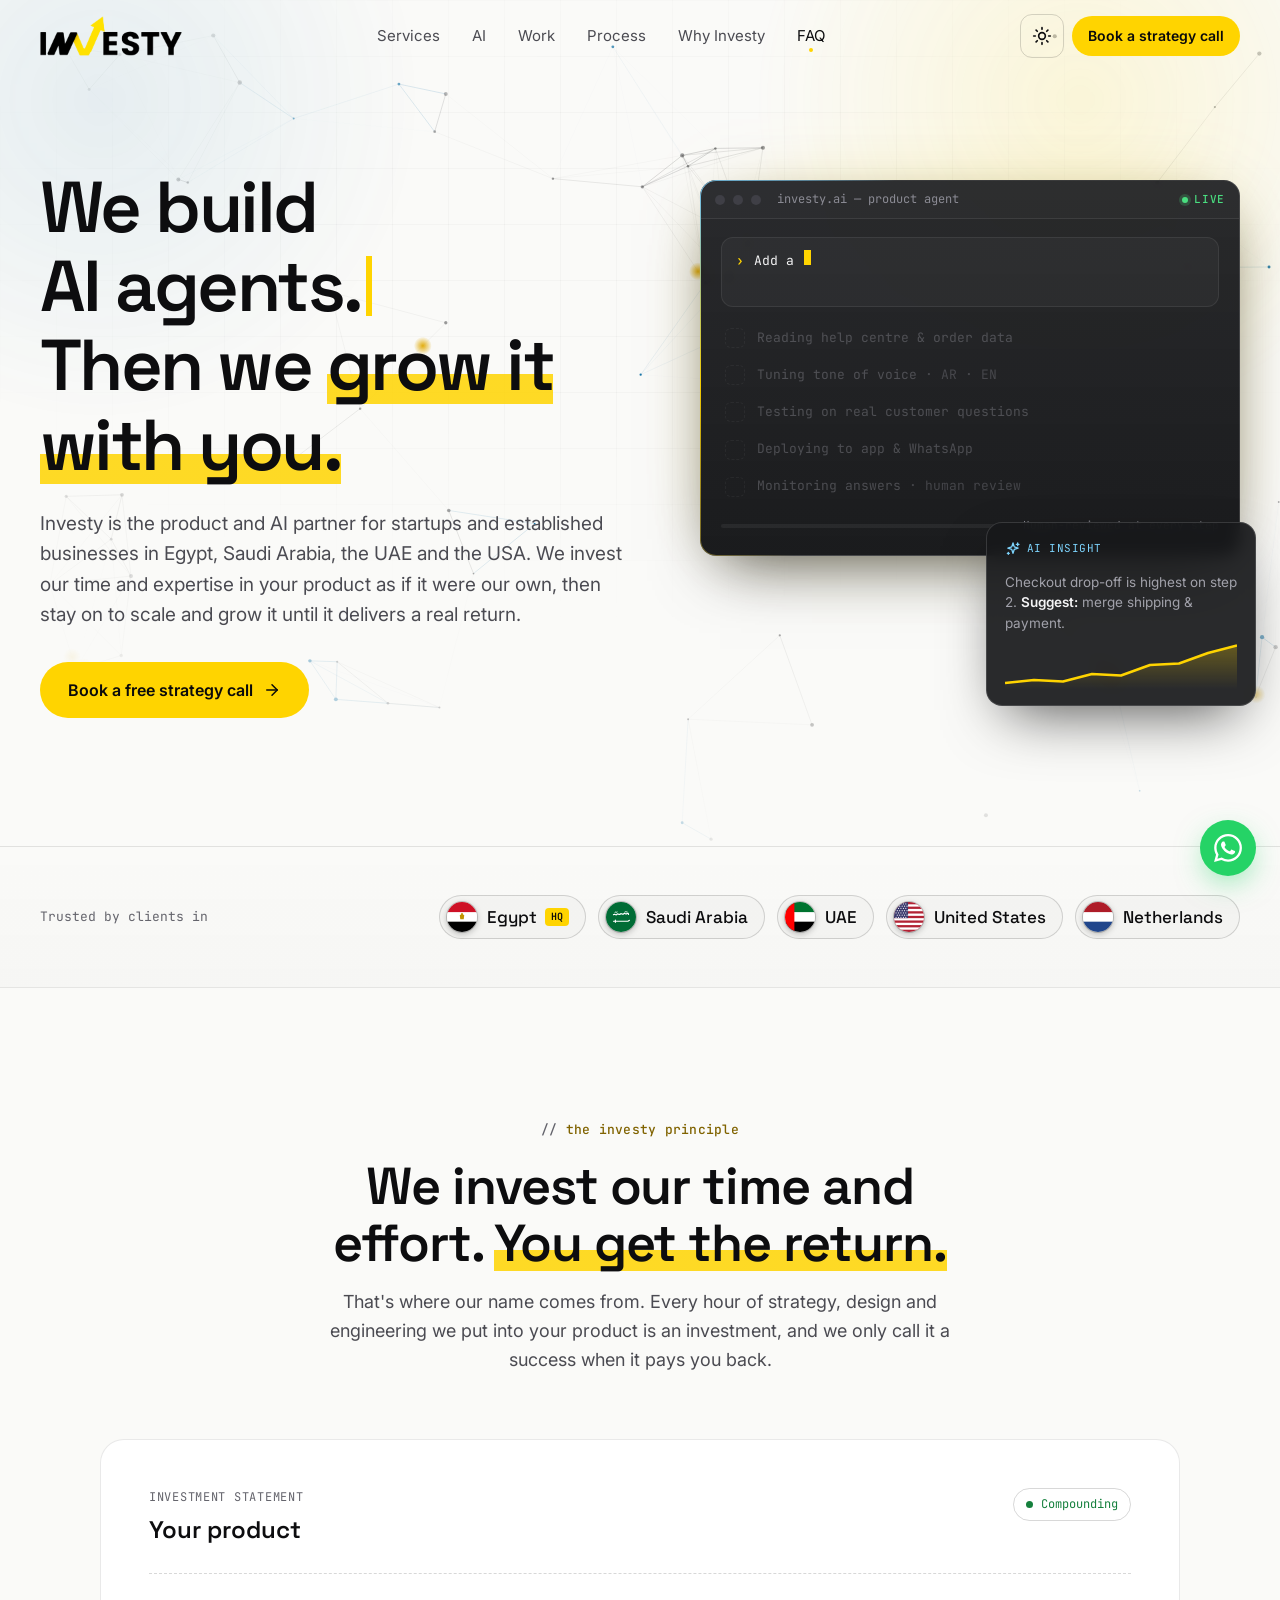
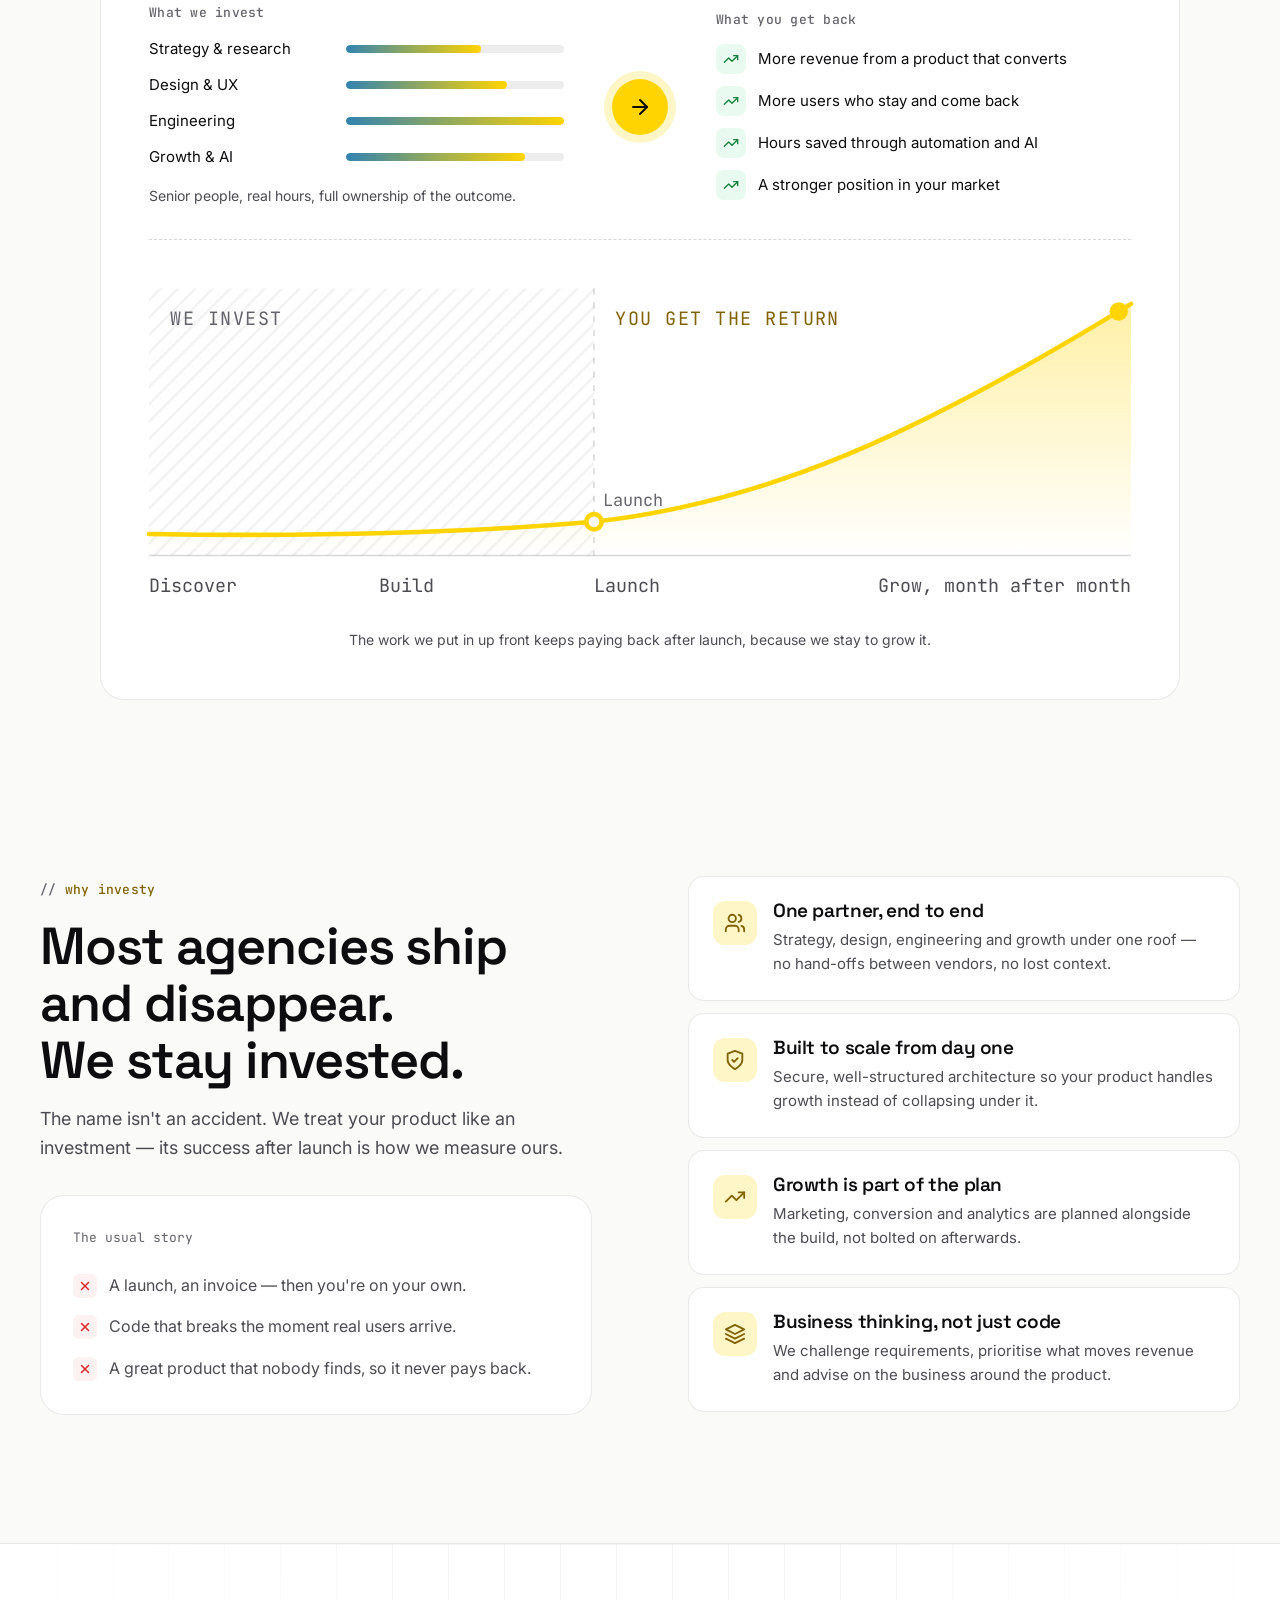
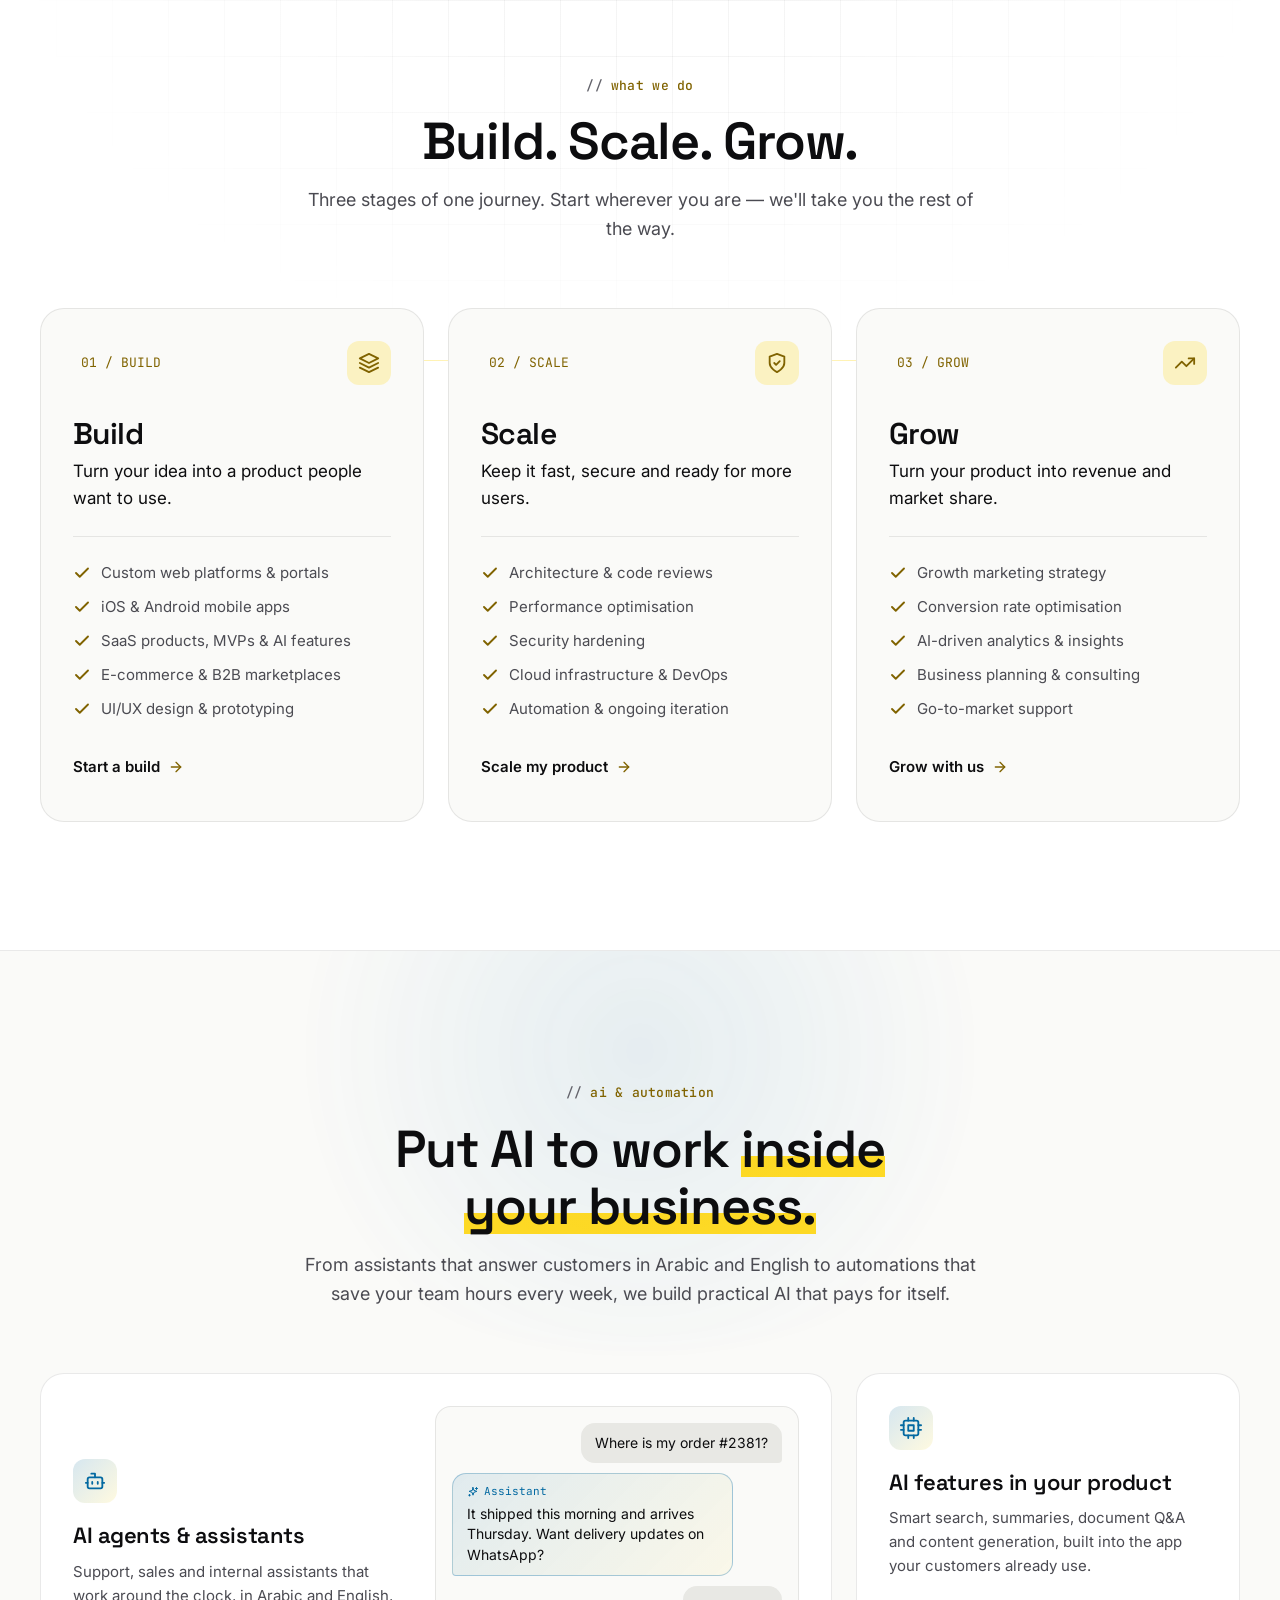
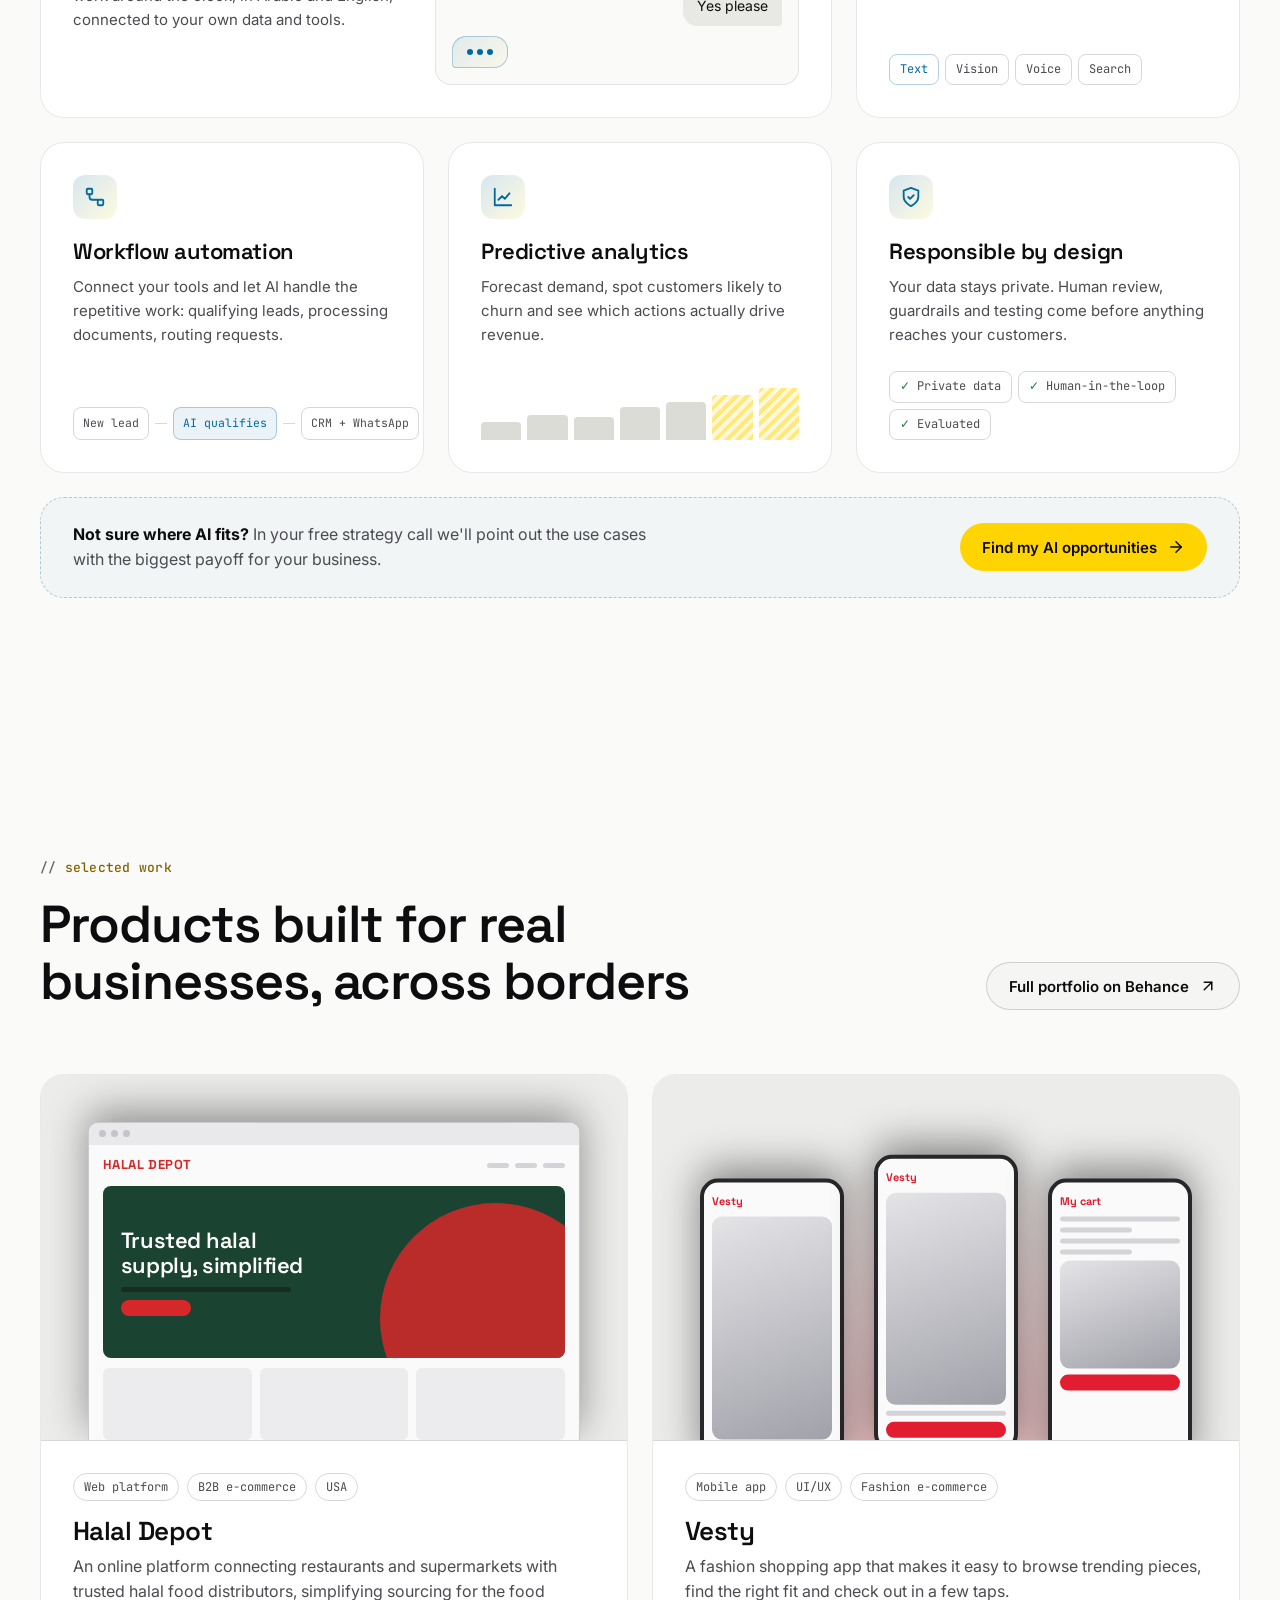
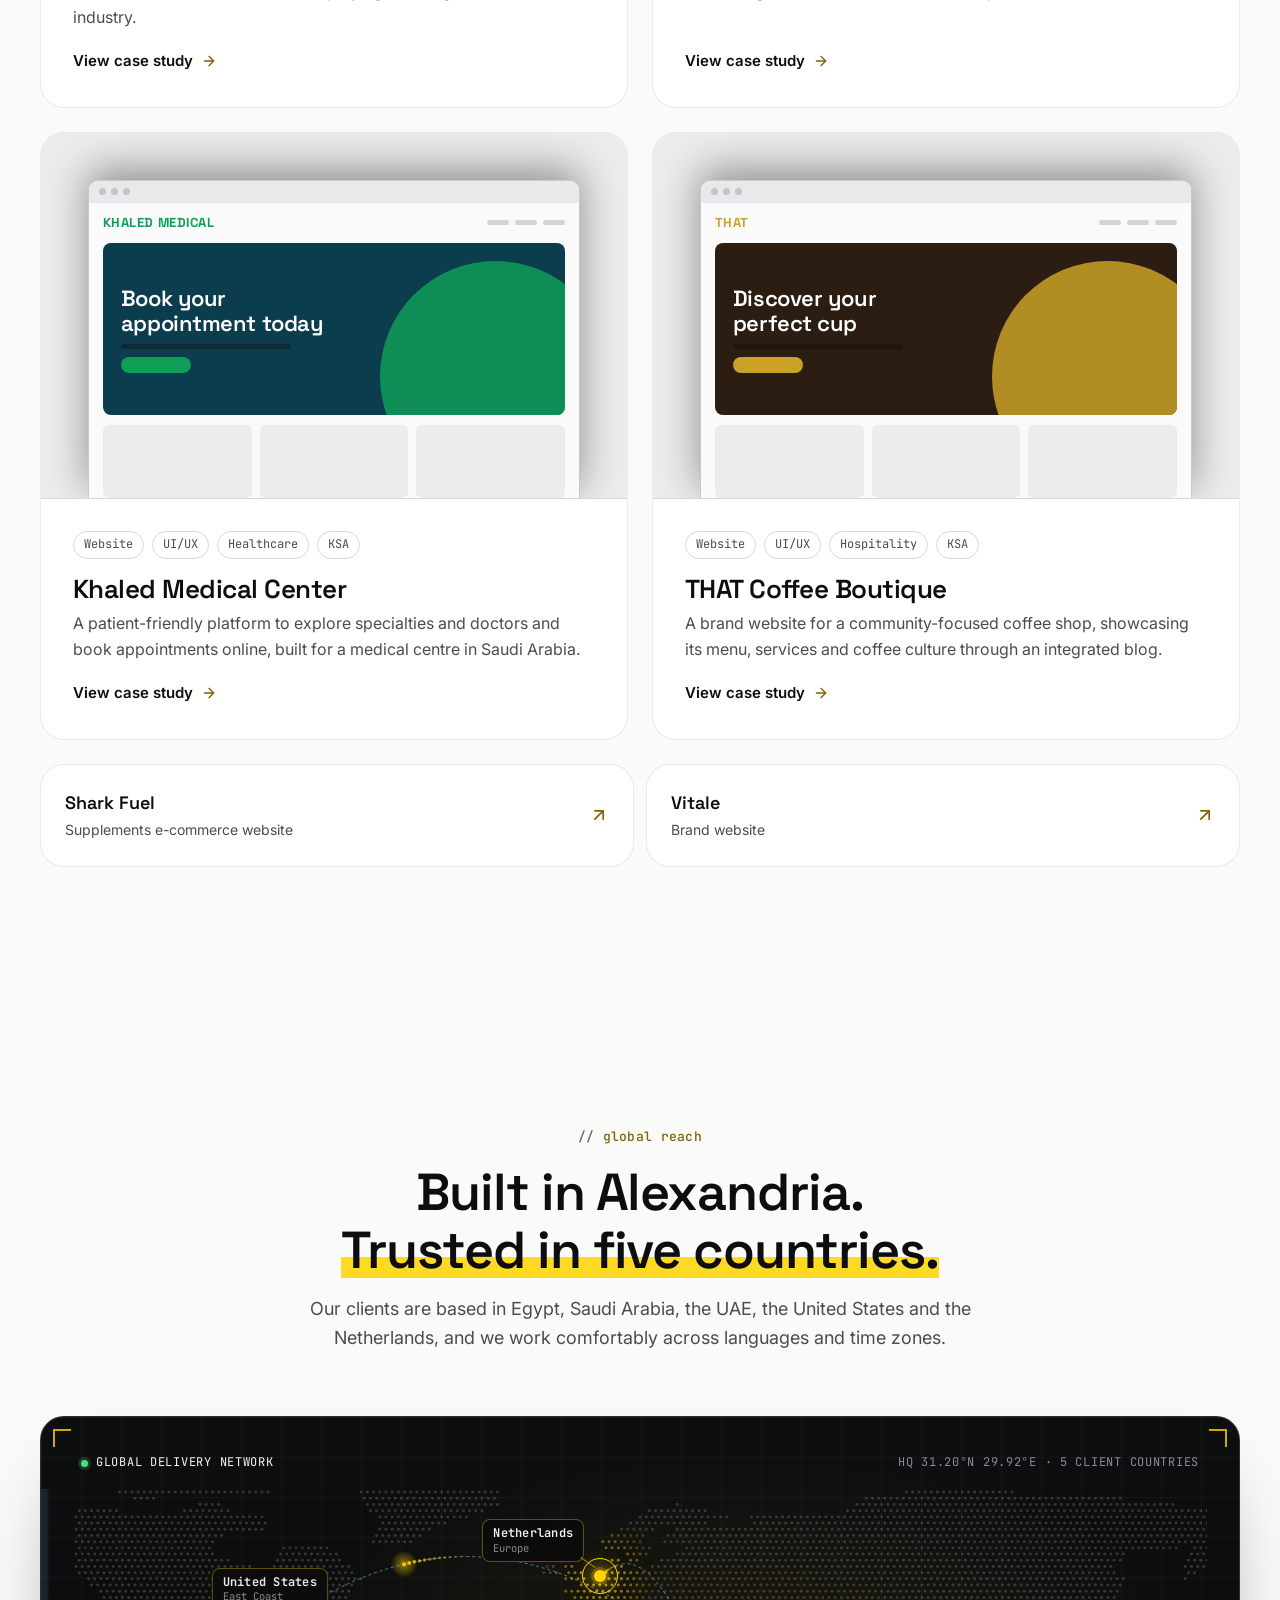
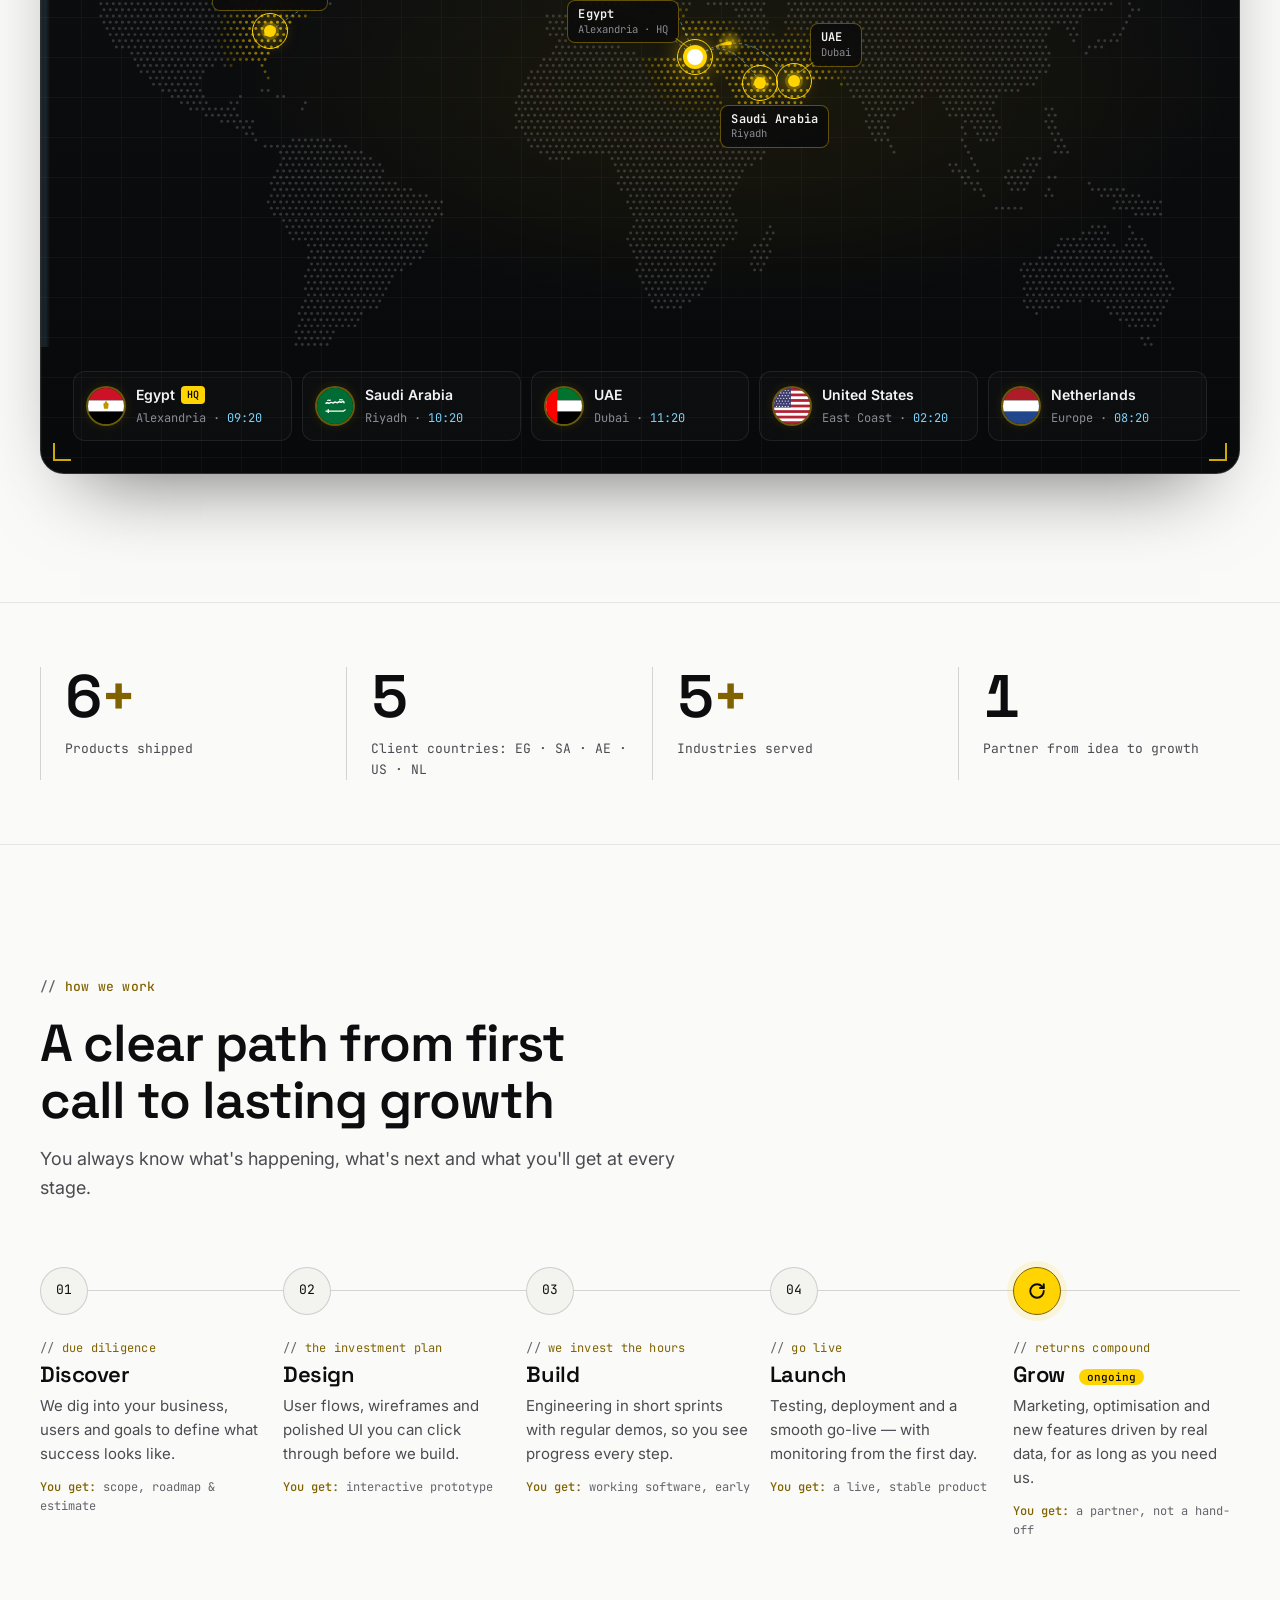
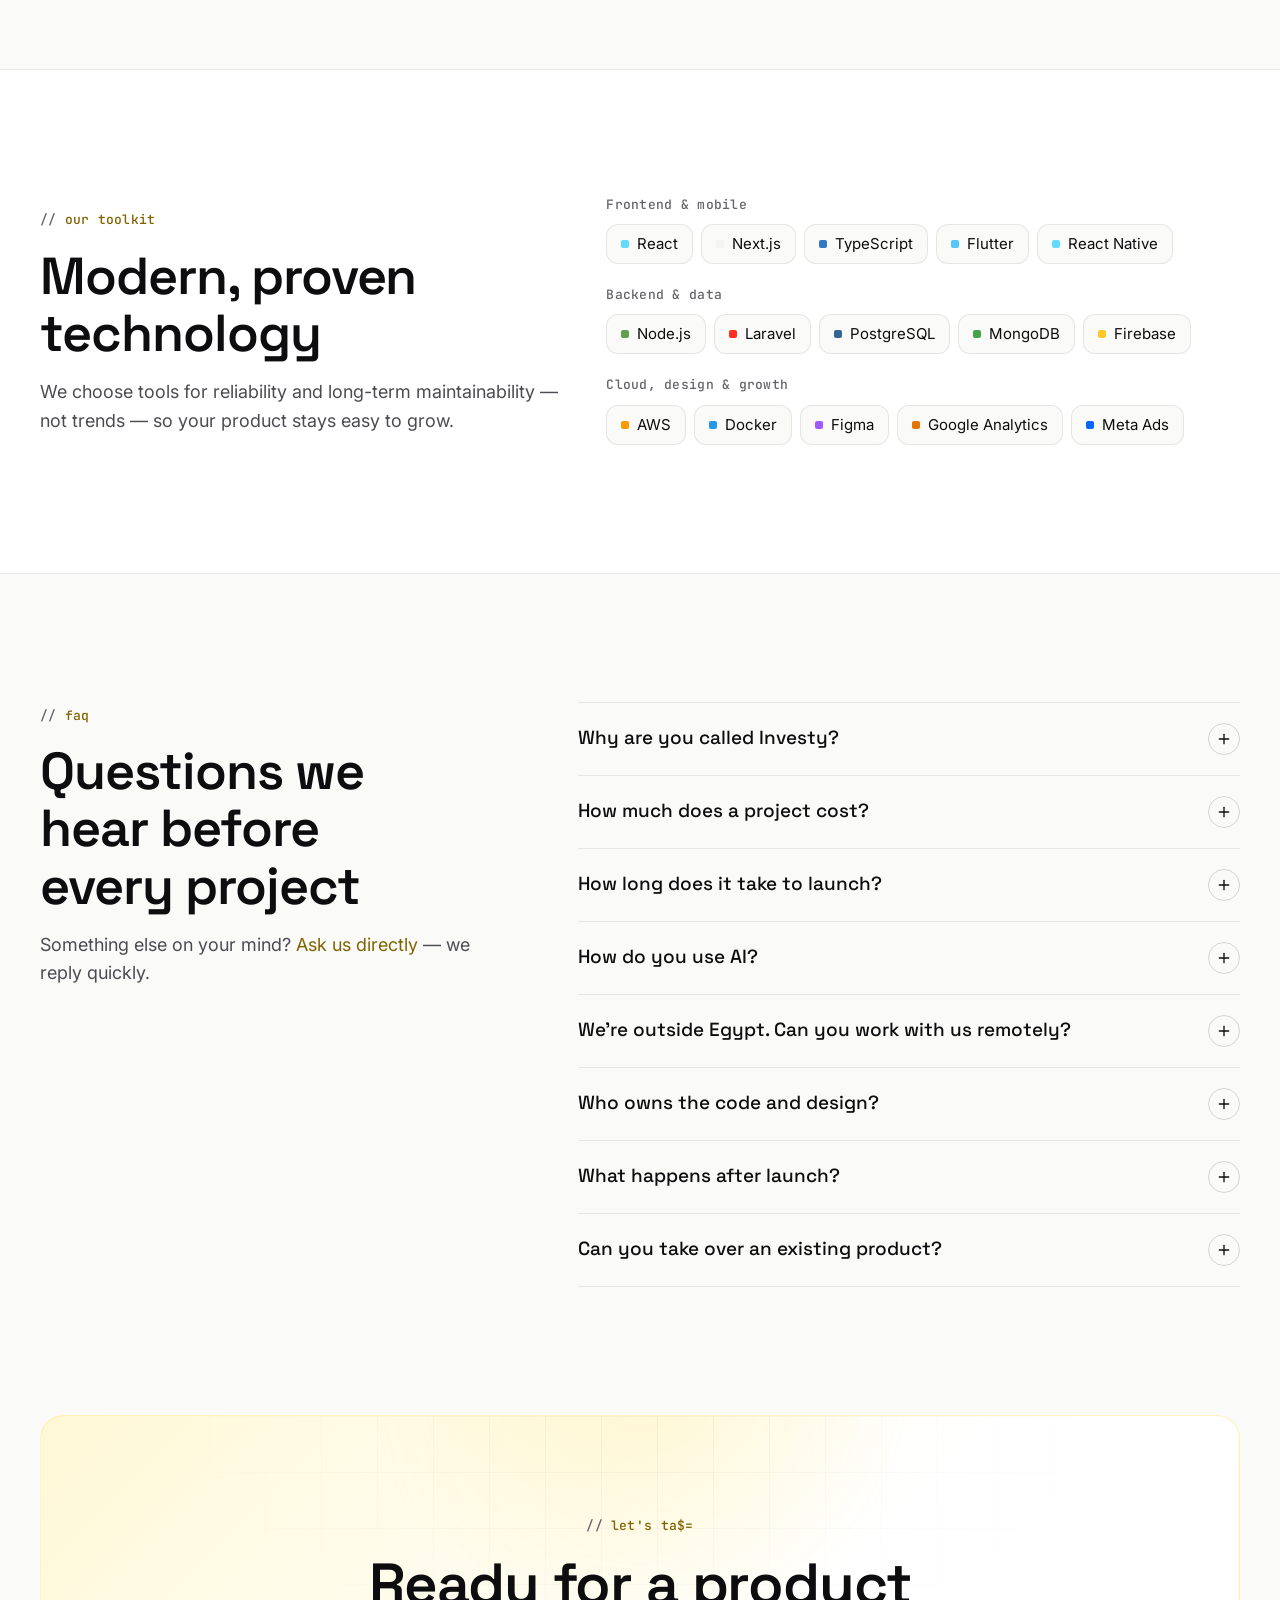
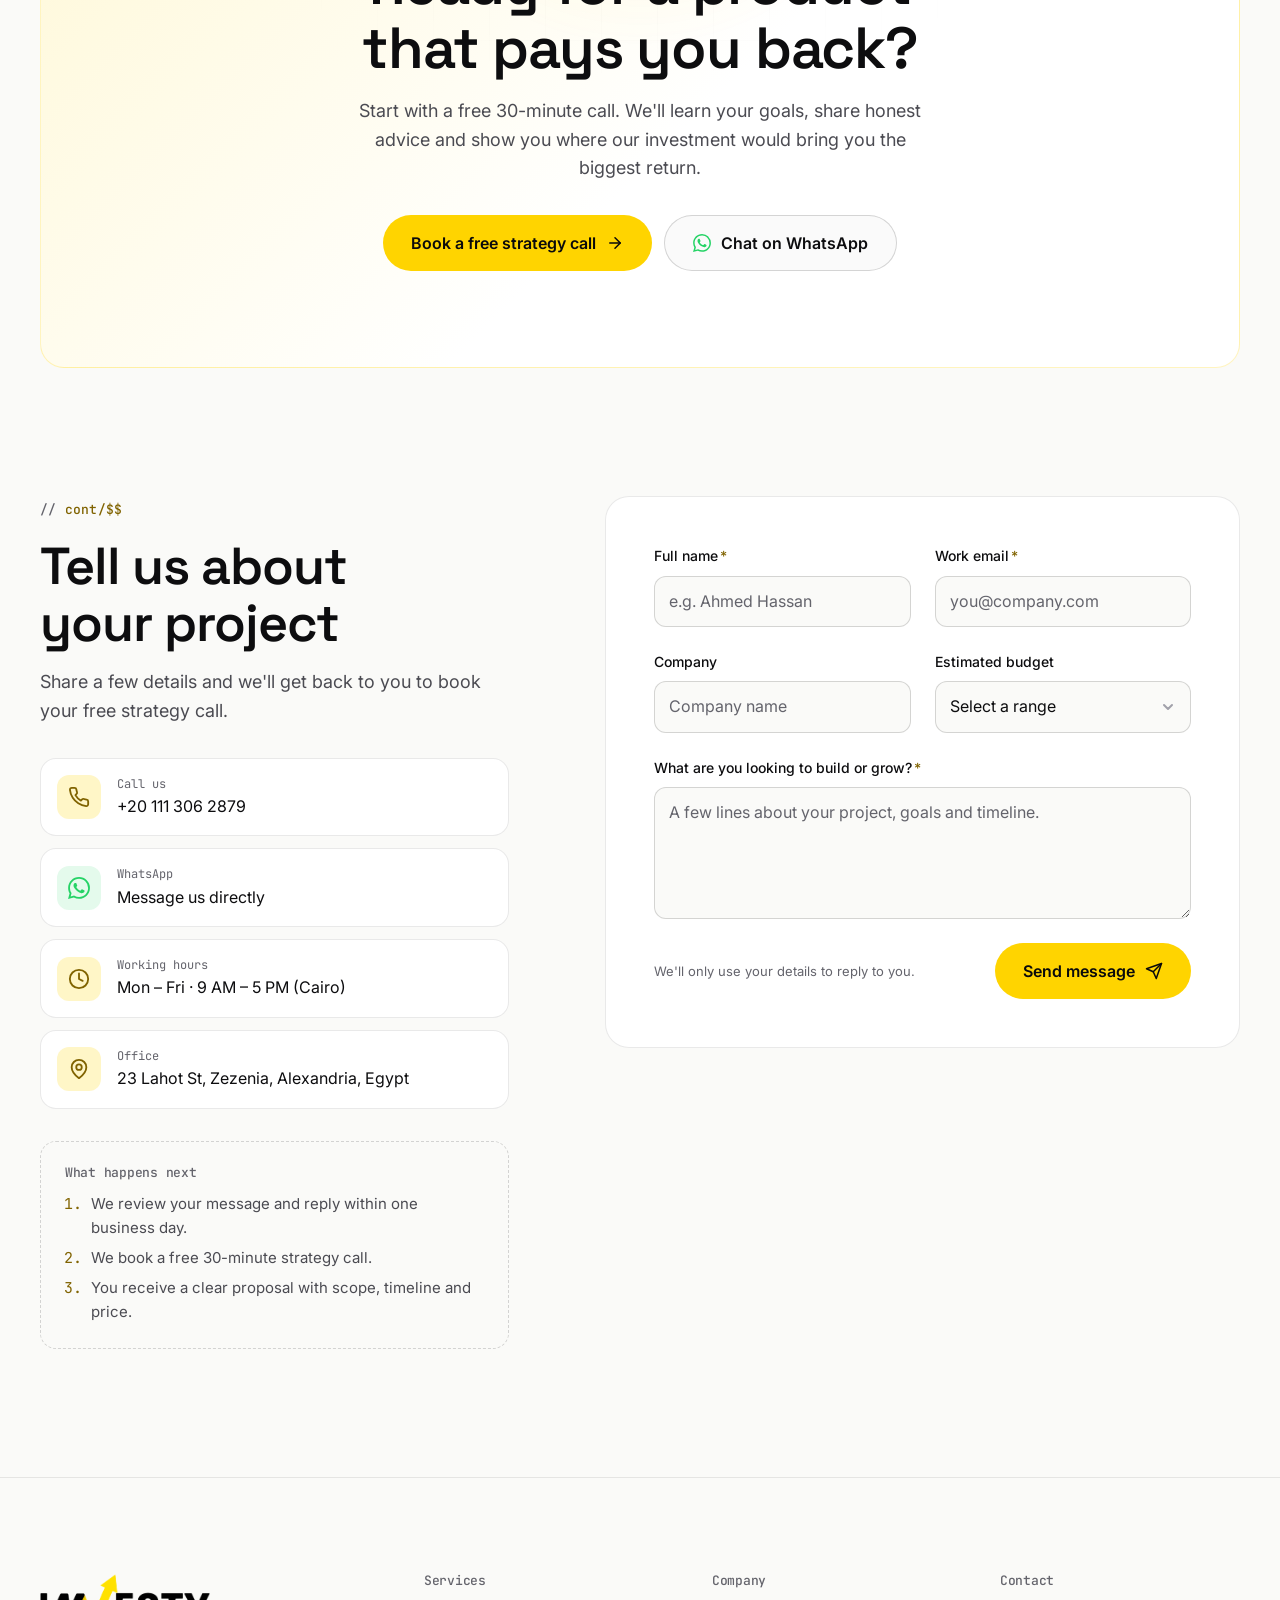
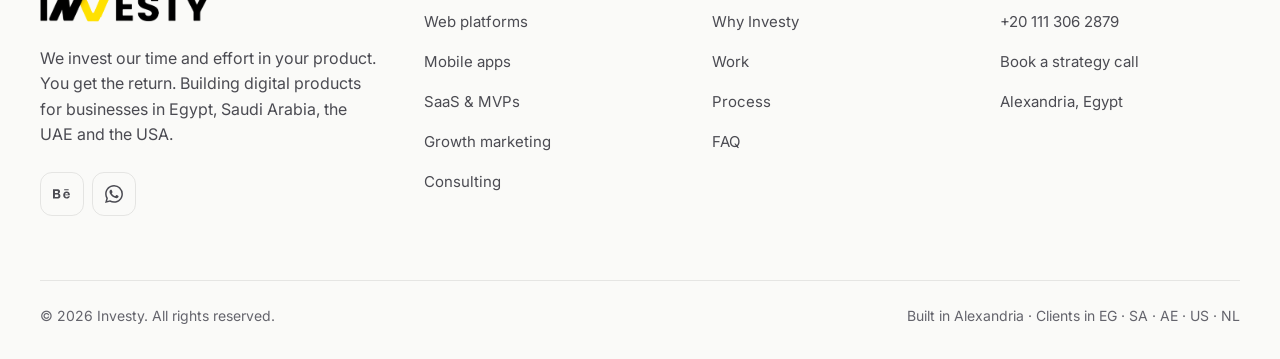
==== commit 06bb0530: "Send contact form to Netlify Forms Co-Authored-By: Claude Opus 5.5 <noreply@anthropic.com>" ====
--- a/index.html
+++ b/index.html
@@ -813,7 +813,8 @@
         </div>
 
         <div class="card form-card" data-reveal style="--d:80ms">
-          <form id="contact-form" novalidate>
+          <form id="contact-form" name="contact" method="POST" data-netlify="true" netlify-honeypot="website" novalidate>
+            <input type="hidden" name="form-name" value="contact">
             <div class="form-grid">
               <div class="field">
                 <label for="f-name">Full name<span class="req" aria-hidden="true">*</span></label>
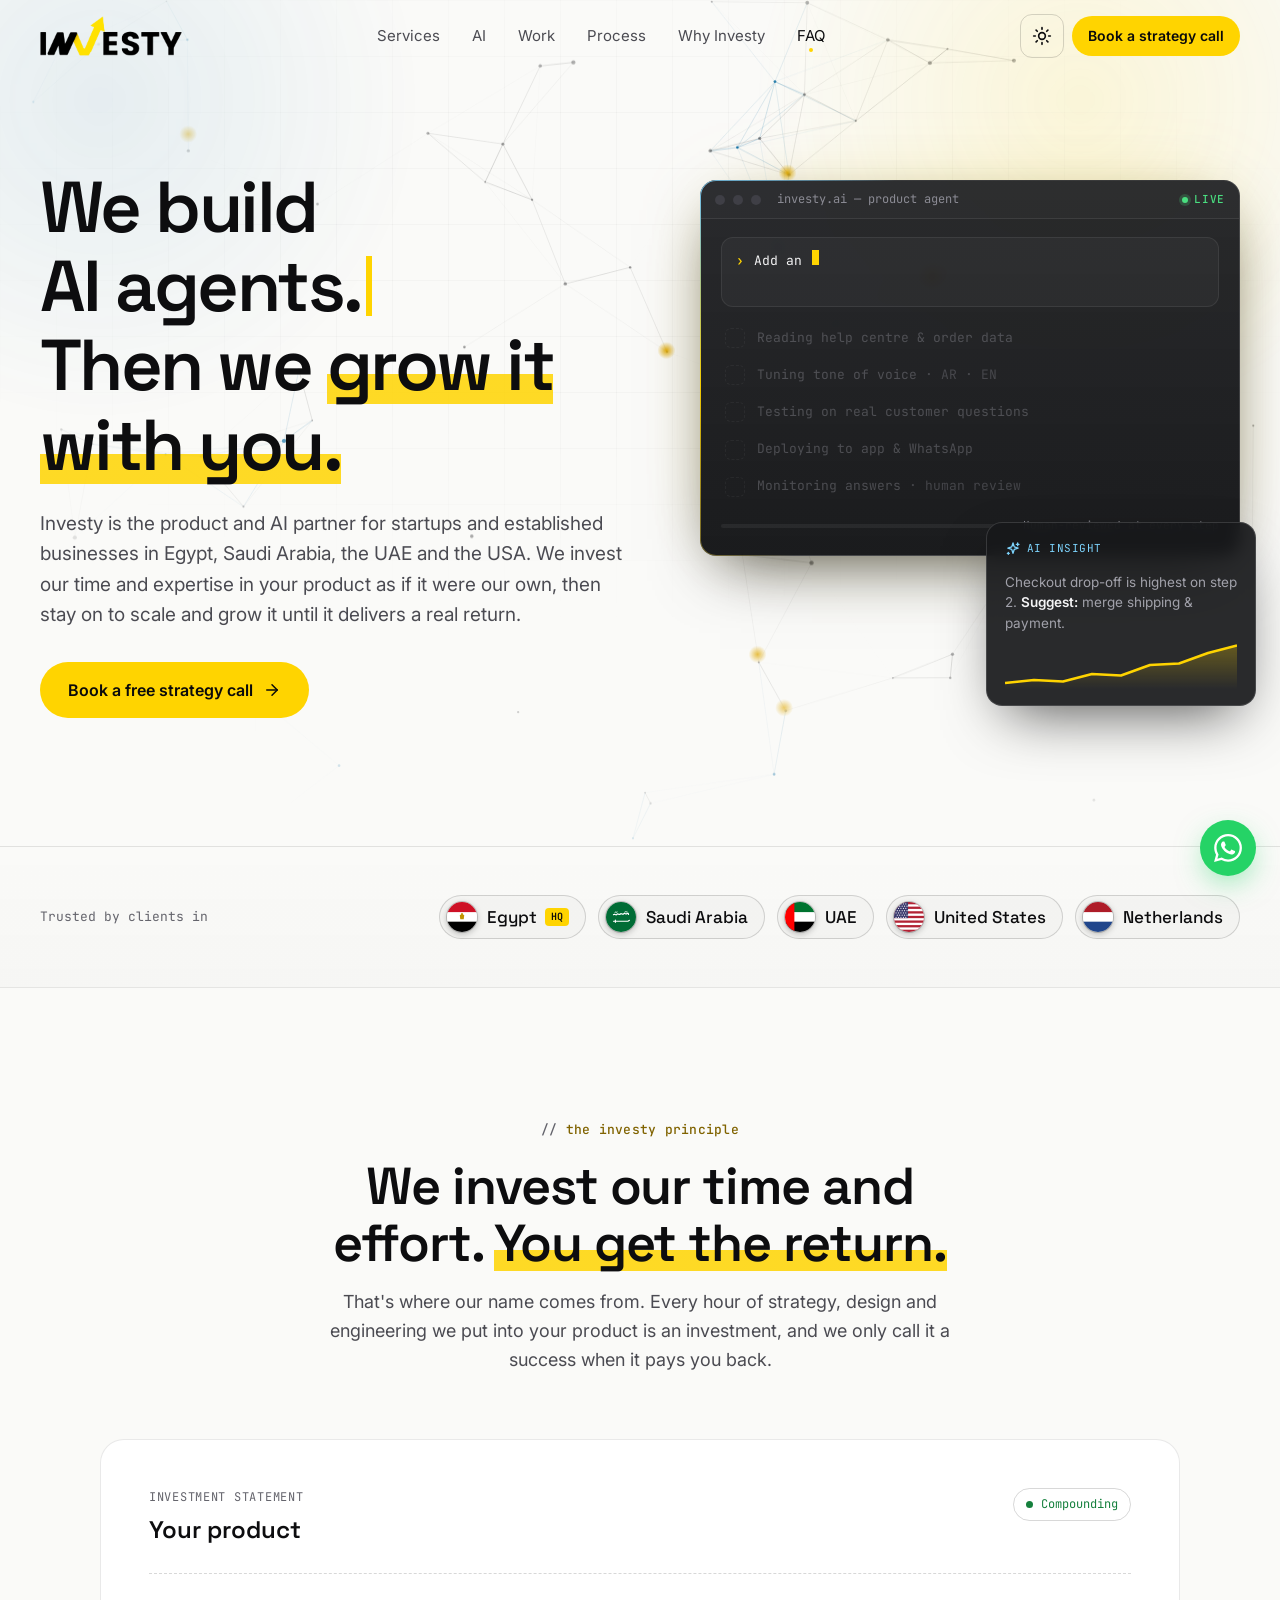
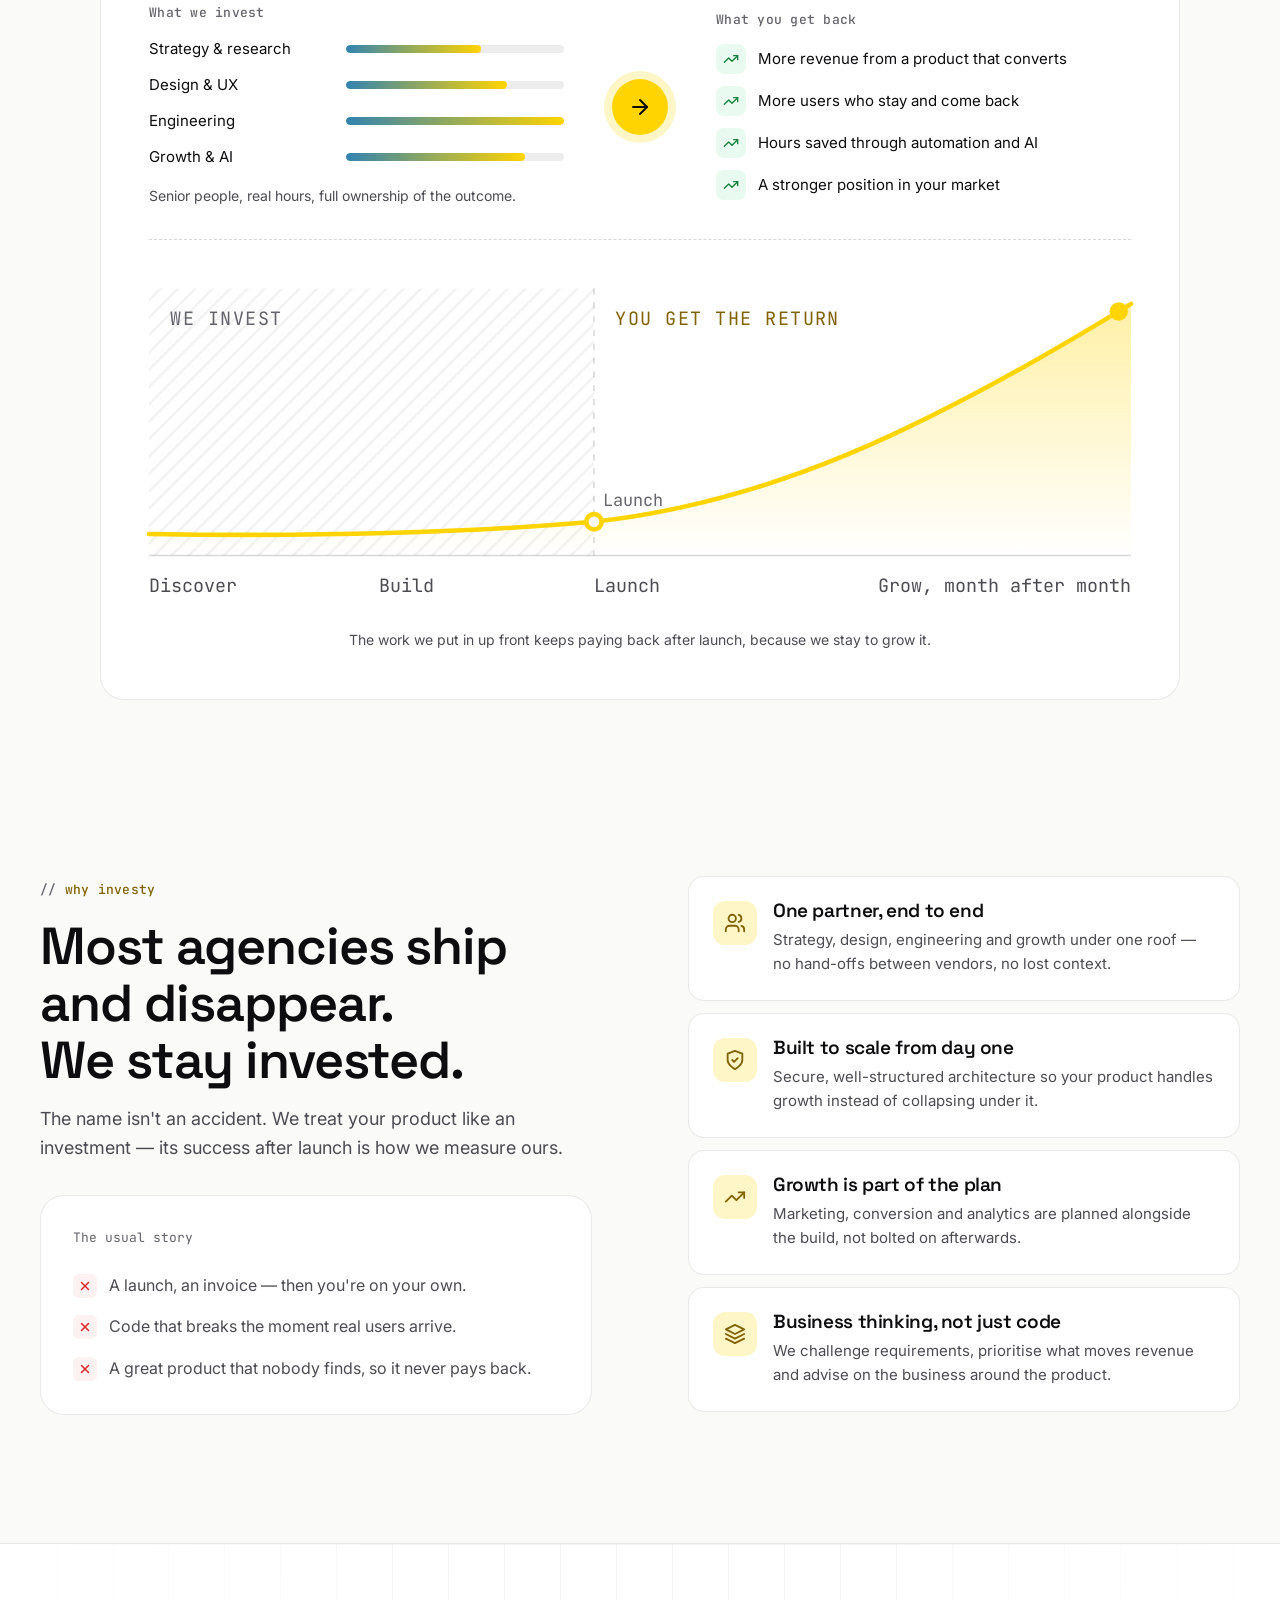
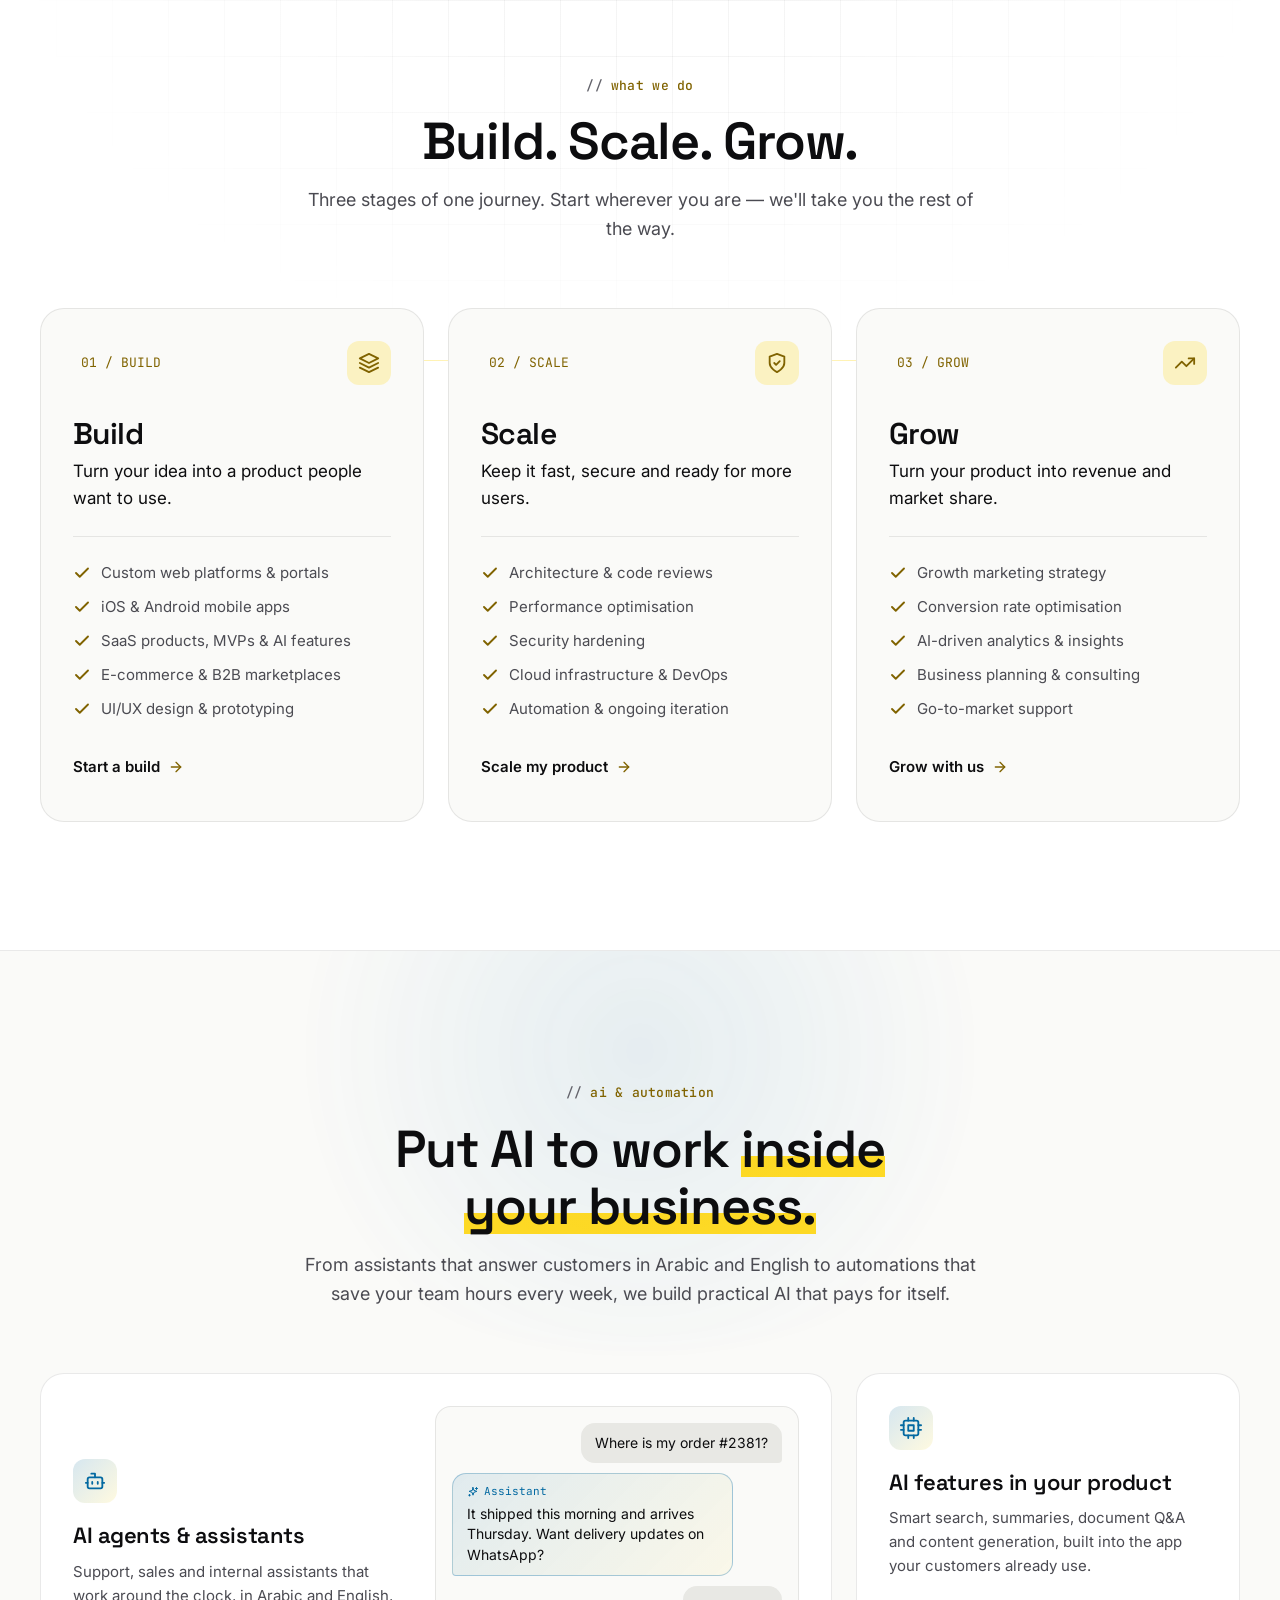
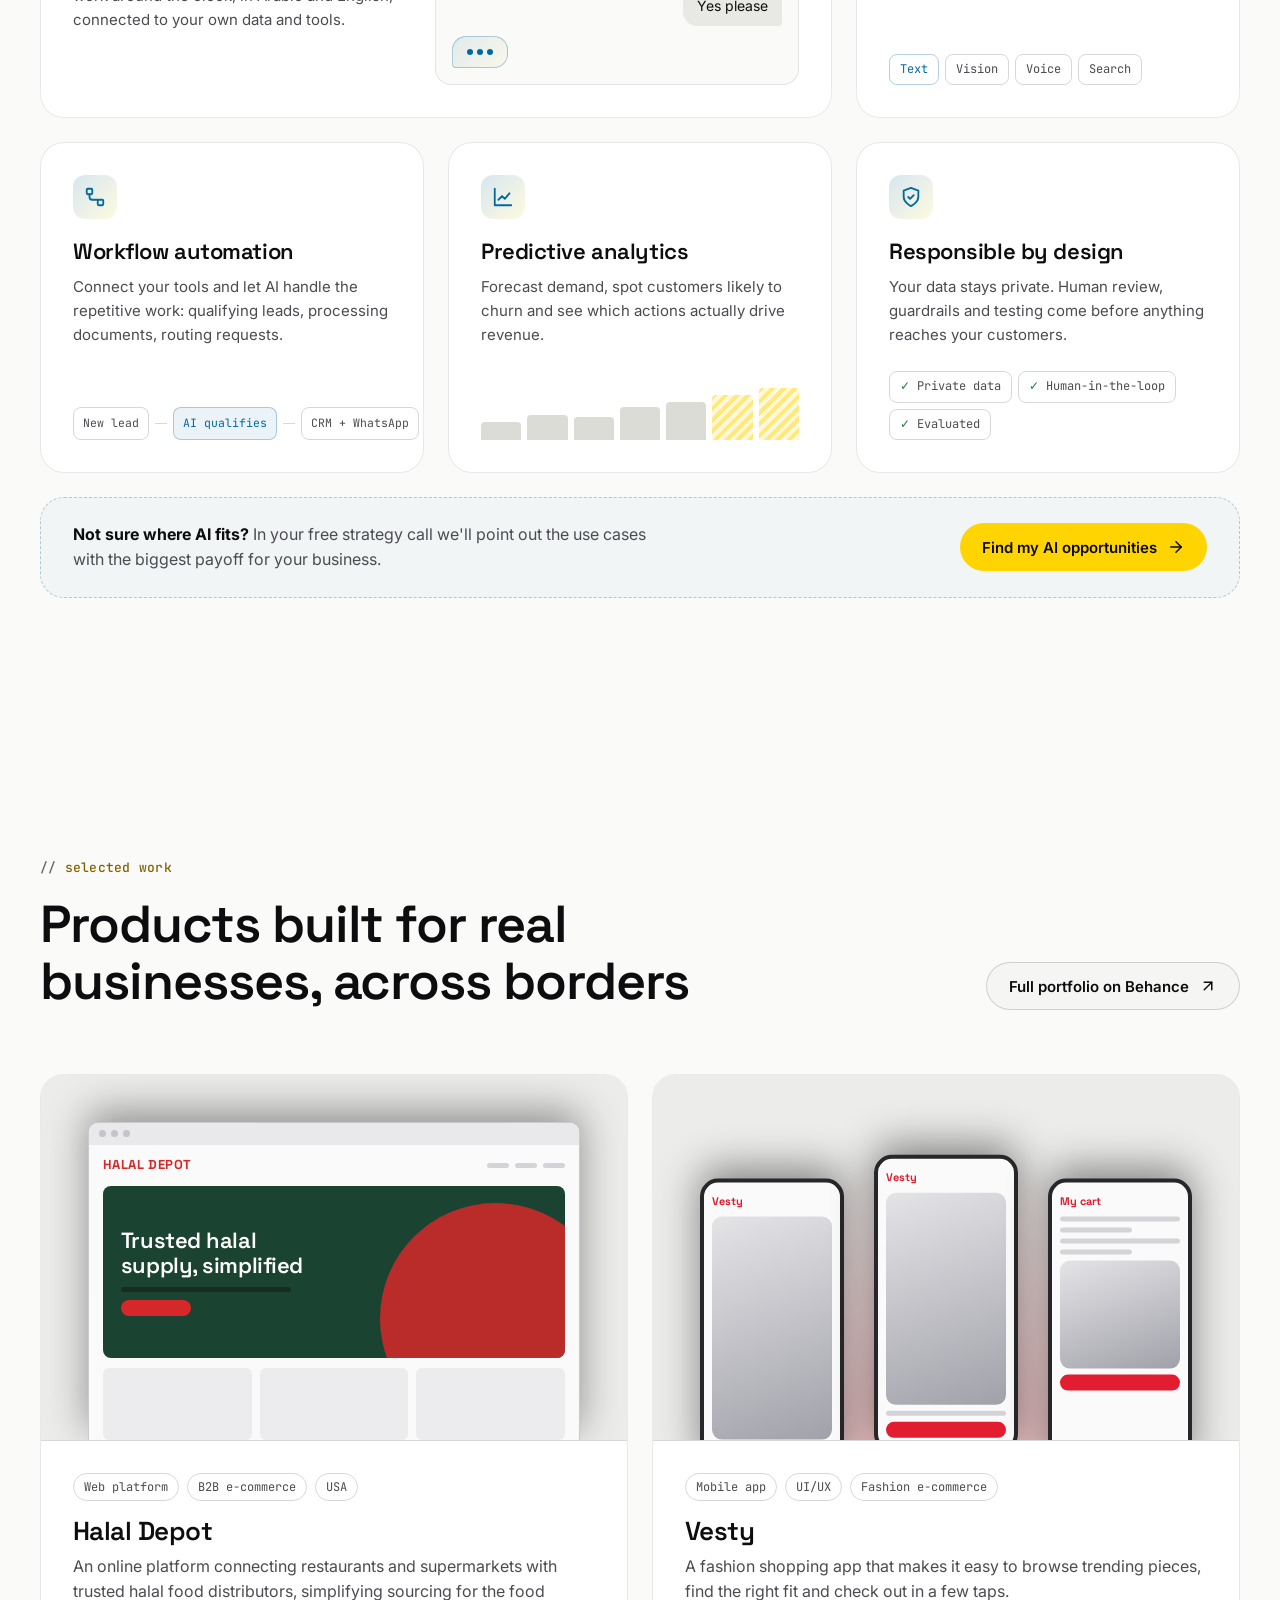
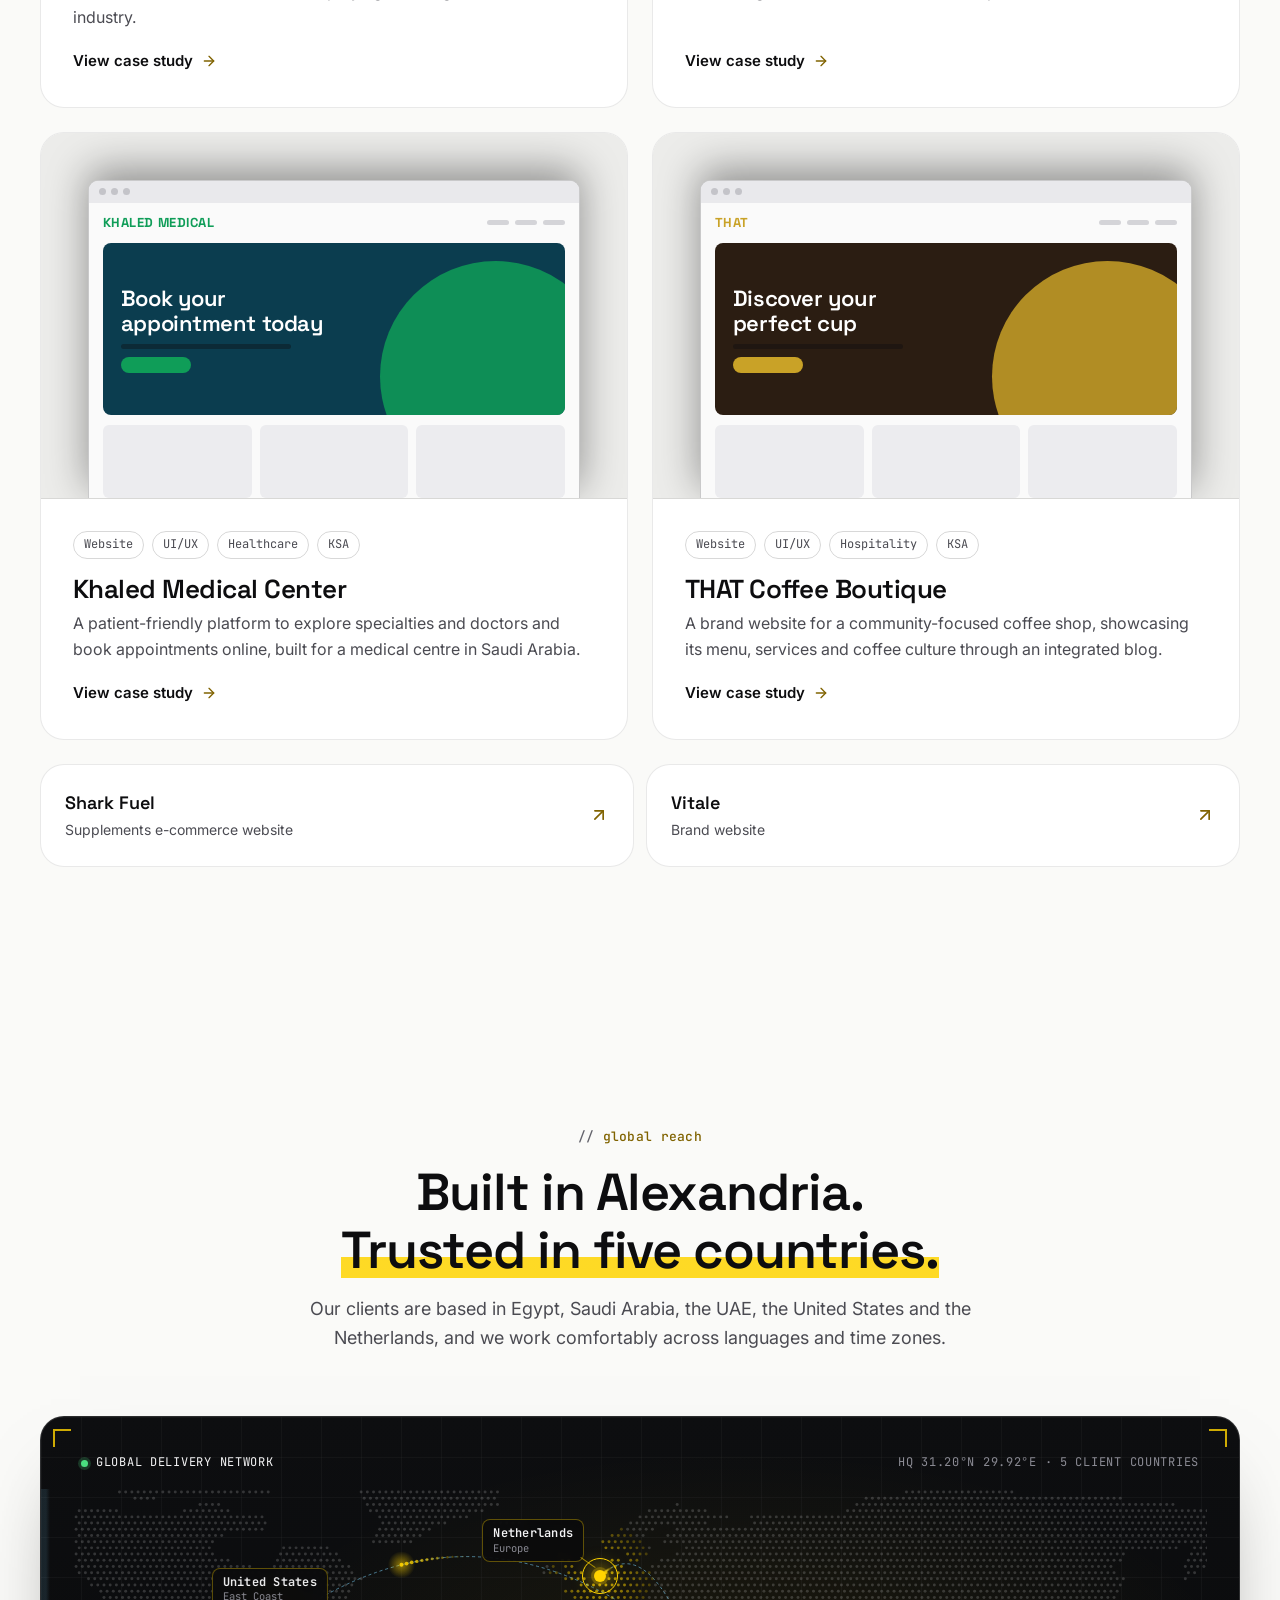
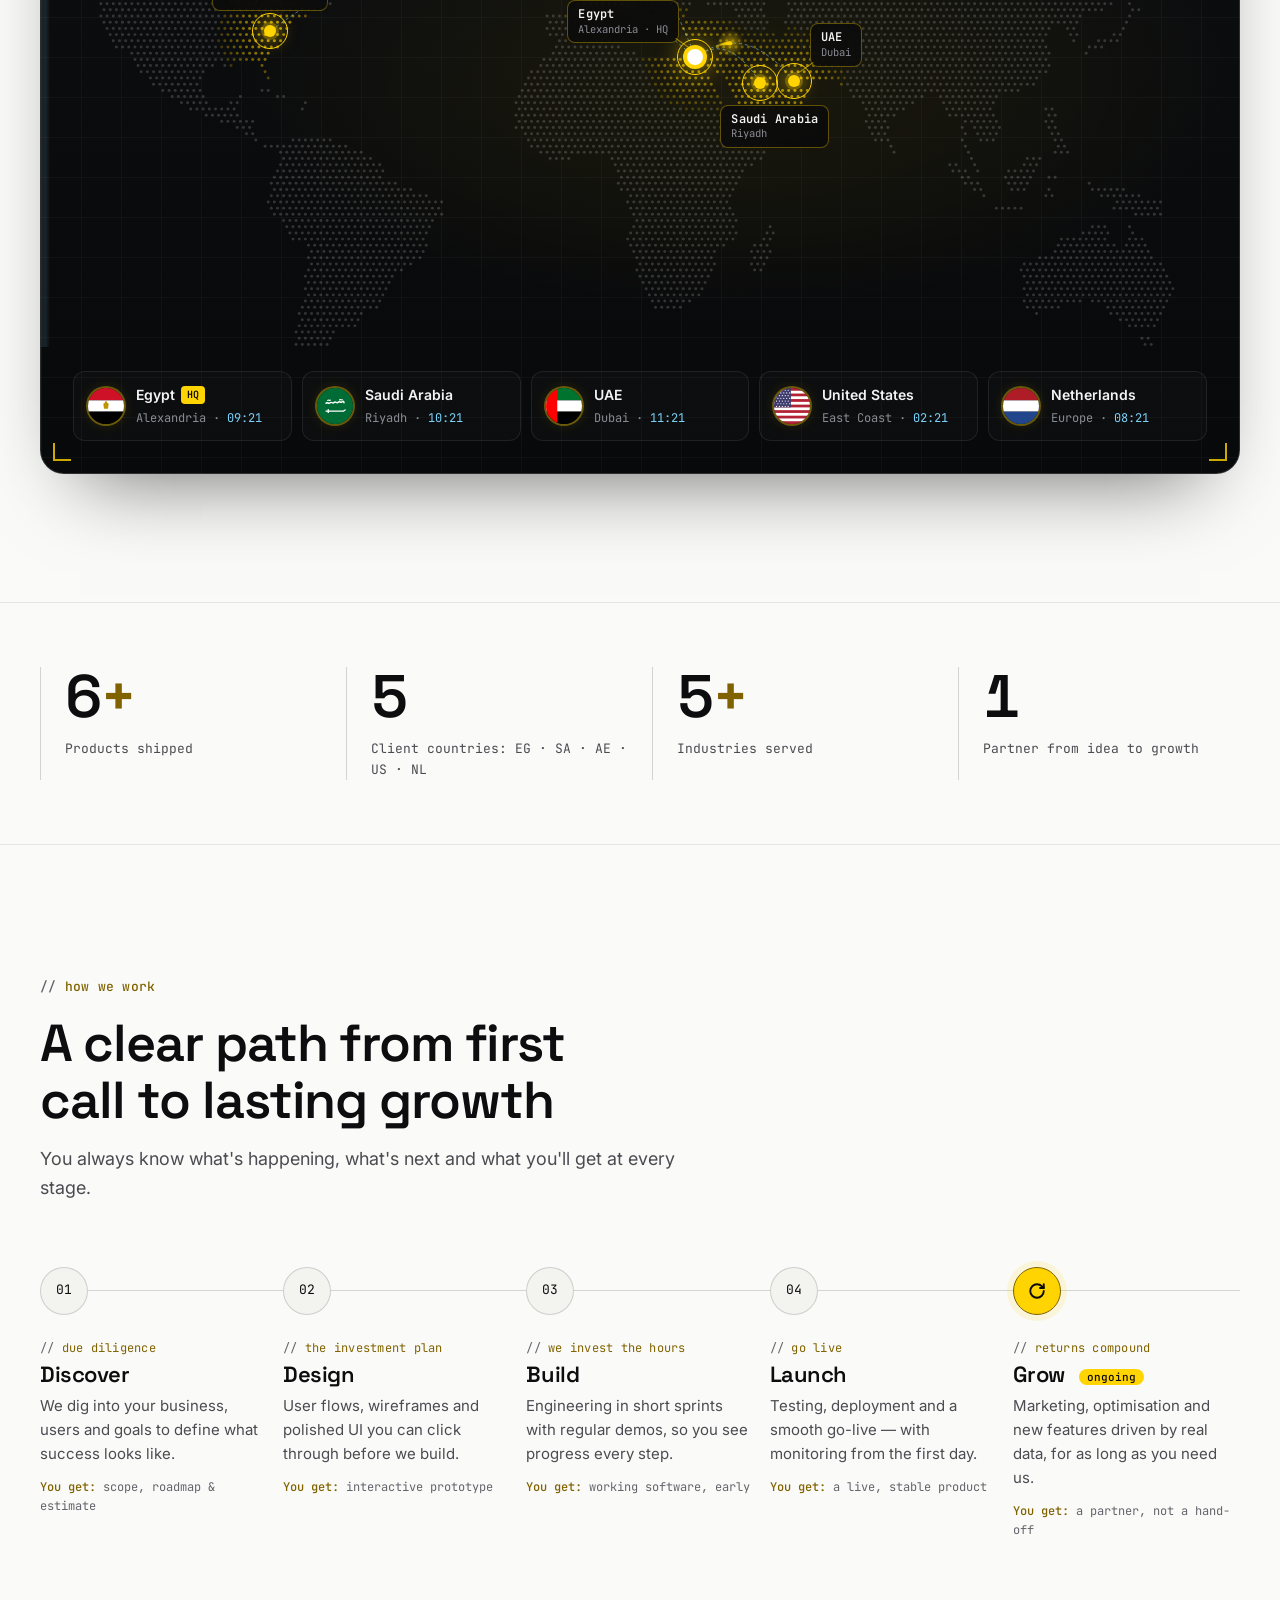
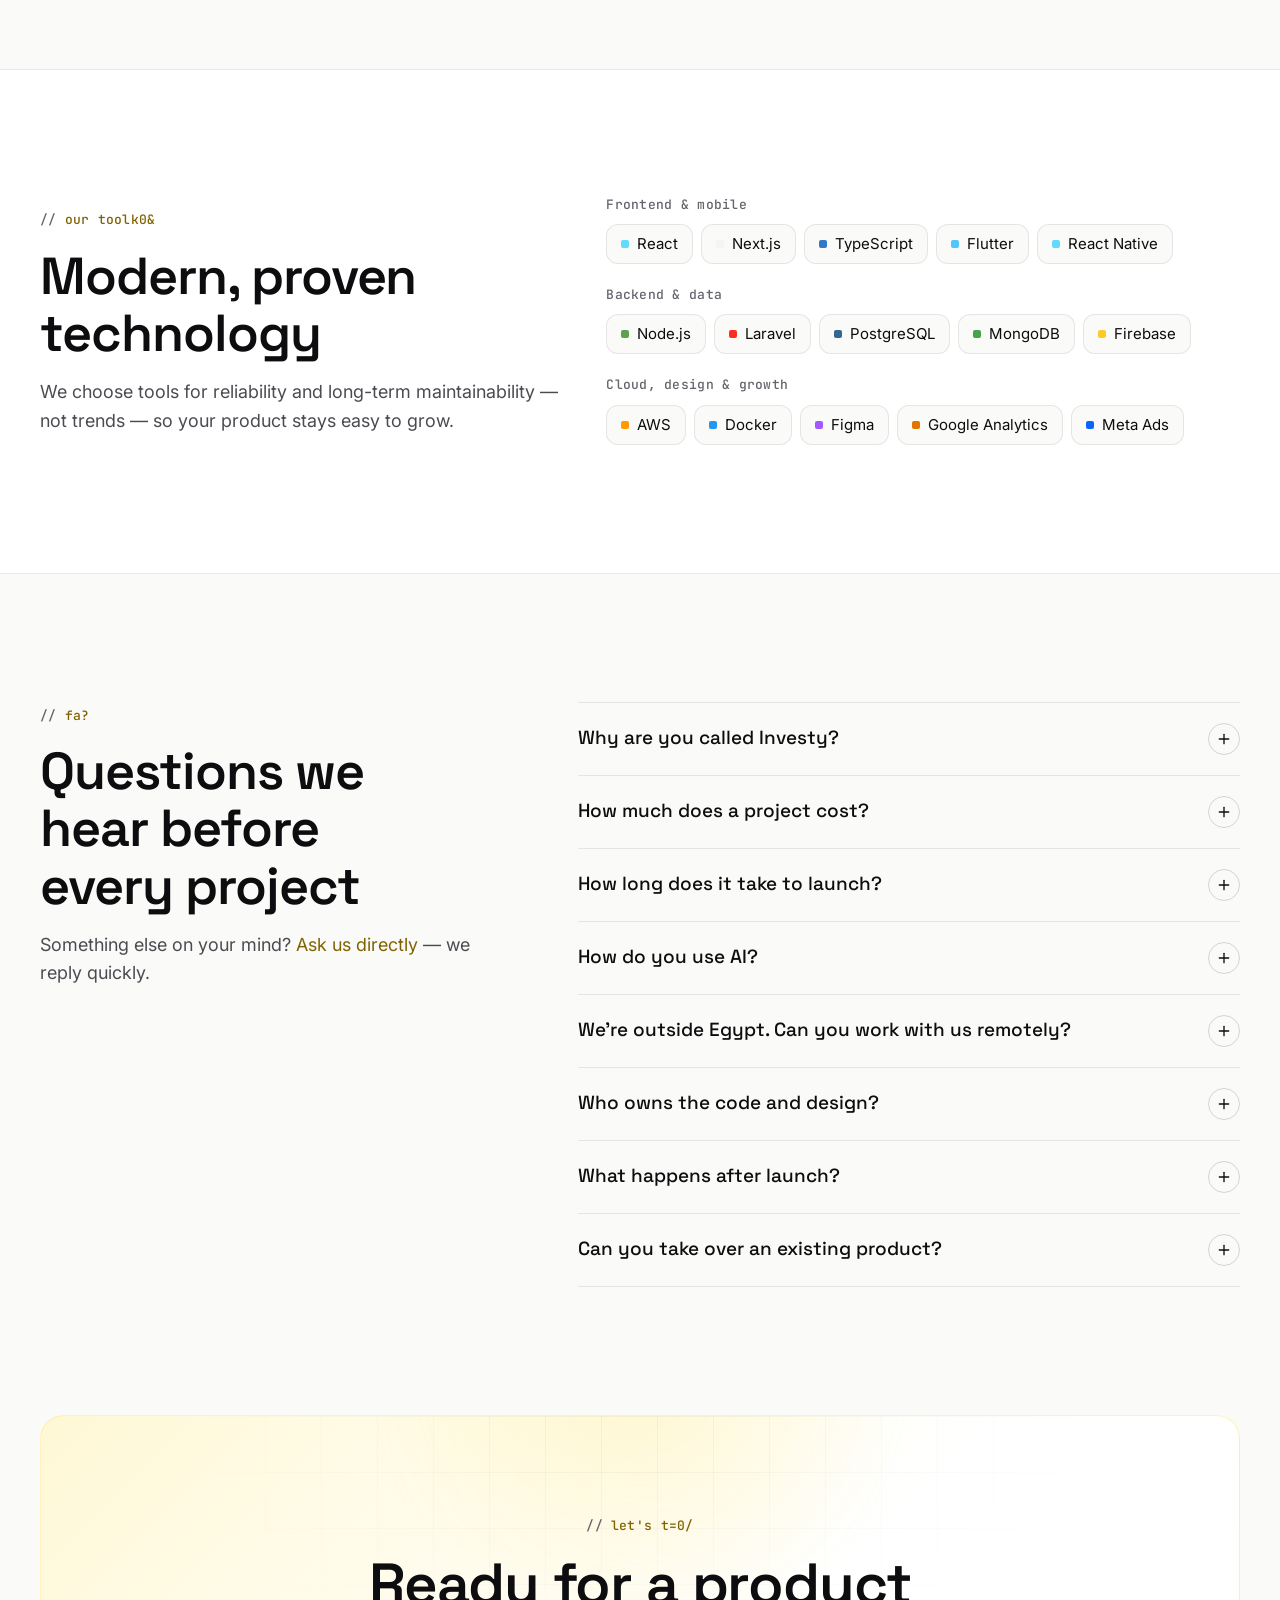
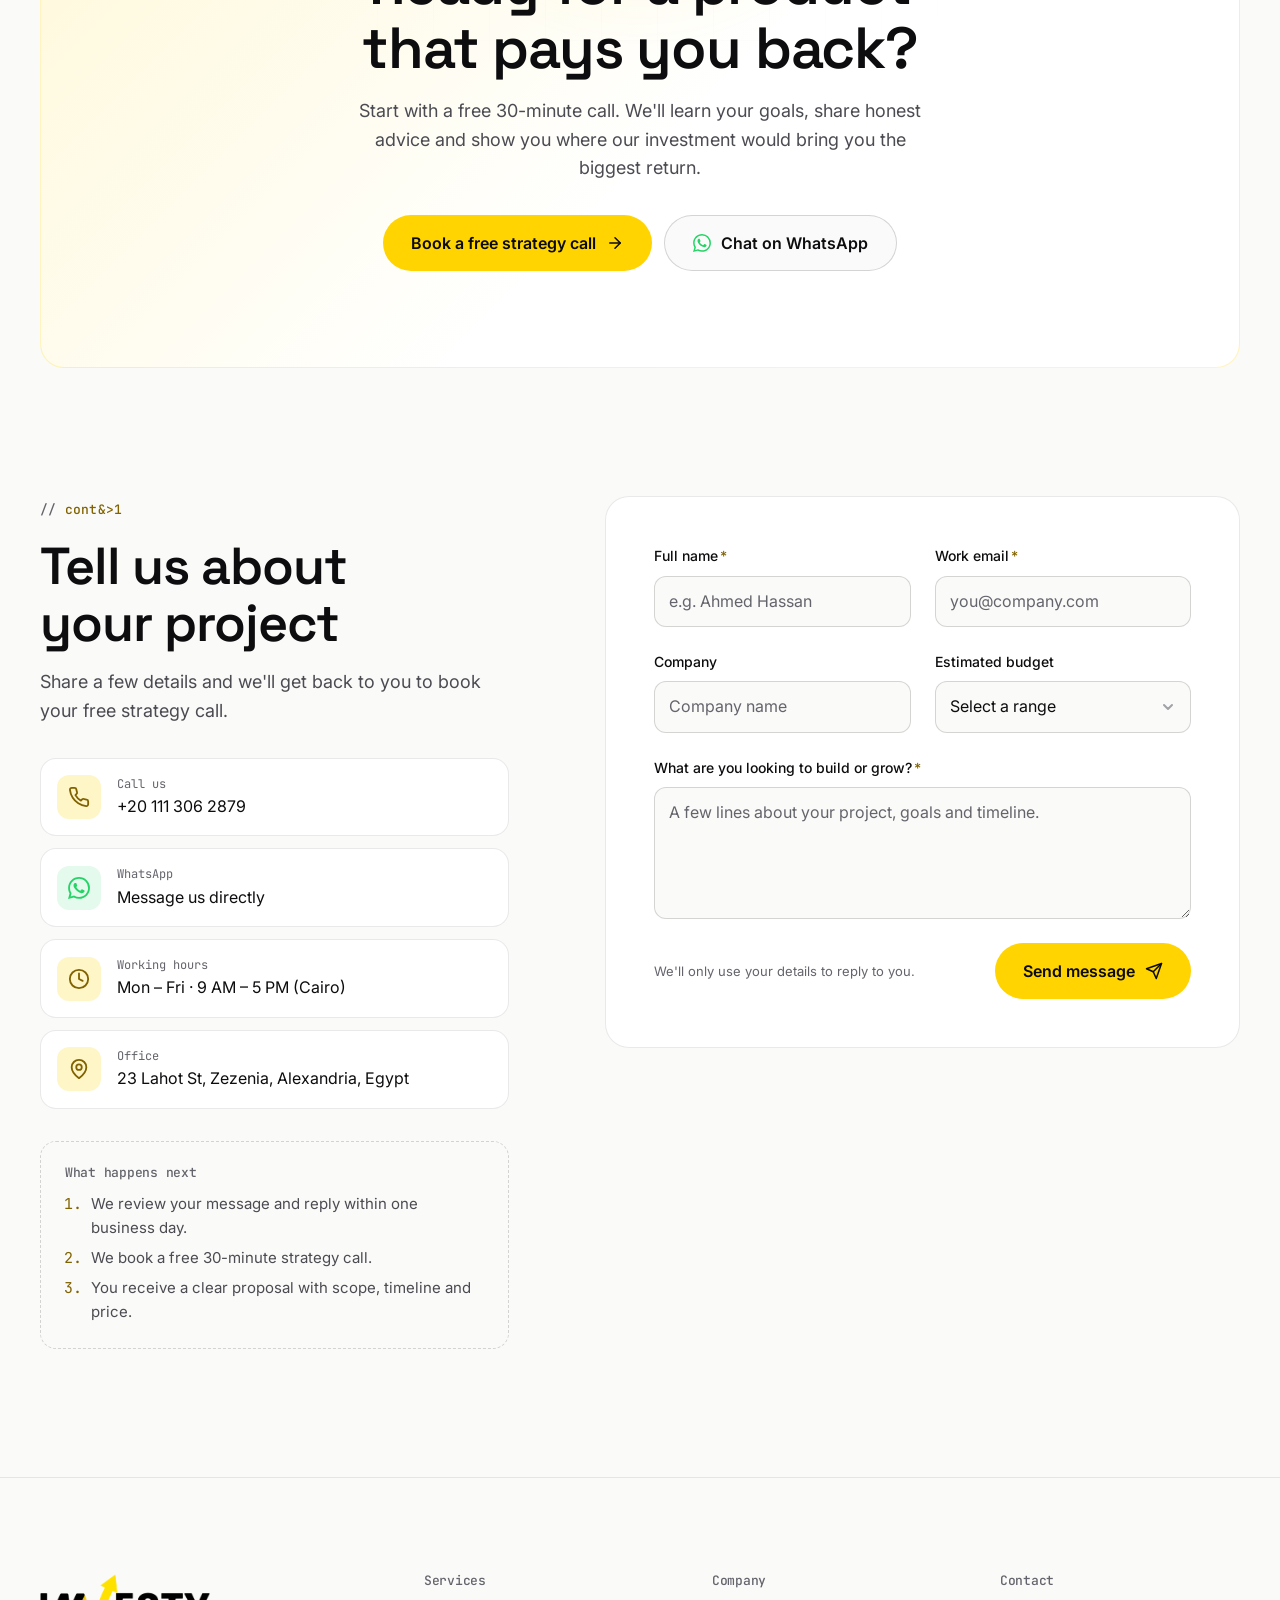
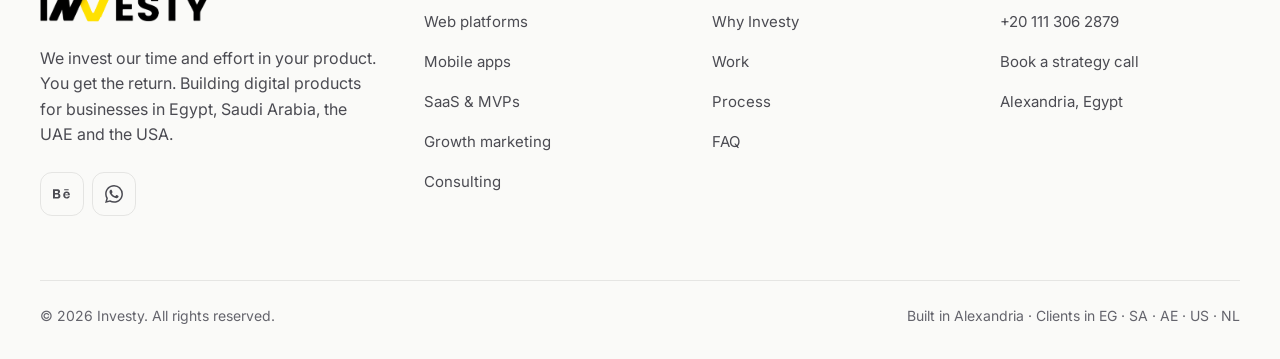
==== commit 09a0cb63: "Bust browser cache for CSS and JS Co-Authored-By: Claude Opus 5.5 <noreply@anthropic.com>" ====
--- a/index.html
+++ b/index.html
@@ -28,7 +28,7 @@
   <link rel="preconnect" href="https://fonts.gstatic.com" crossorigin>
   <link href="https://fonts.googleapis.com/css2?family=Inter:wght@400;500;600&family=JetBrains+Mono:wght@400;500&family=Space+Grotesk:wght@500;600;700&display=swap" rel="stylesheet">
 
-  <link rel="stylesheet" href="assets/css/styles.css">
+  <link rel="stylesheet" href="assets/css/styles.css?v=20261101">
   <script>
     document.documentElement.classList.add('js');
     // Apply a saved theme choice before paint (no flash). No choice = follow the system.
@@ -924,8 +924,8 @@
     <a href="https://wa.me/201113062879?text=Hi%20Investy%2C%20I%27d%20like%20to%20discuss%20a%20project." class="btn wa-btn" target="_blank" rel="noopener" aria-label="WhatsApp" tabindex="-1"><svg aria-hidden="true"><use href="#i-whatsapp"/></svg></a>
   </div>
 
-  <script src="assets/js/main.js" defer></script>
-  <script src="assets/js/ai-effects.js" defer></script>
-  <script src="assets/js/world-map.js" defer></script>
+  <script src="assets/js/main.js?v=20261101" defer></script>
+  <script src="assets/js/ai-effects.js?v=20261101" defer></script>
+  <script src="assets/js/world-map.js?v=20261101" defer></script>
 </body>
 </html>
